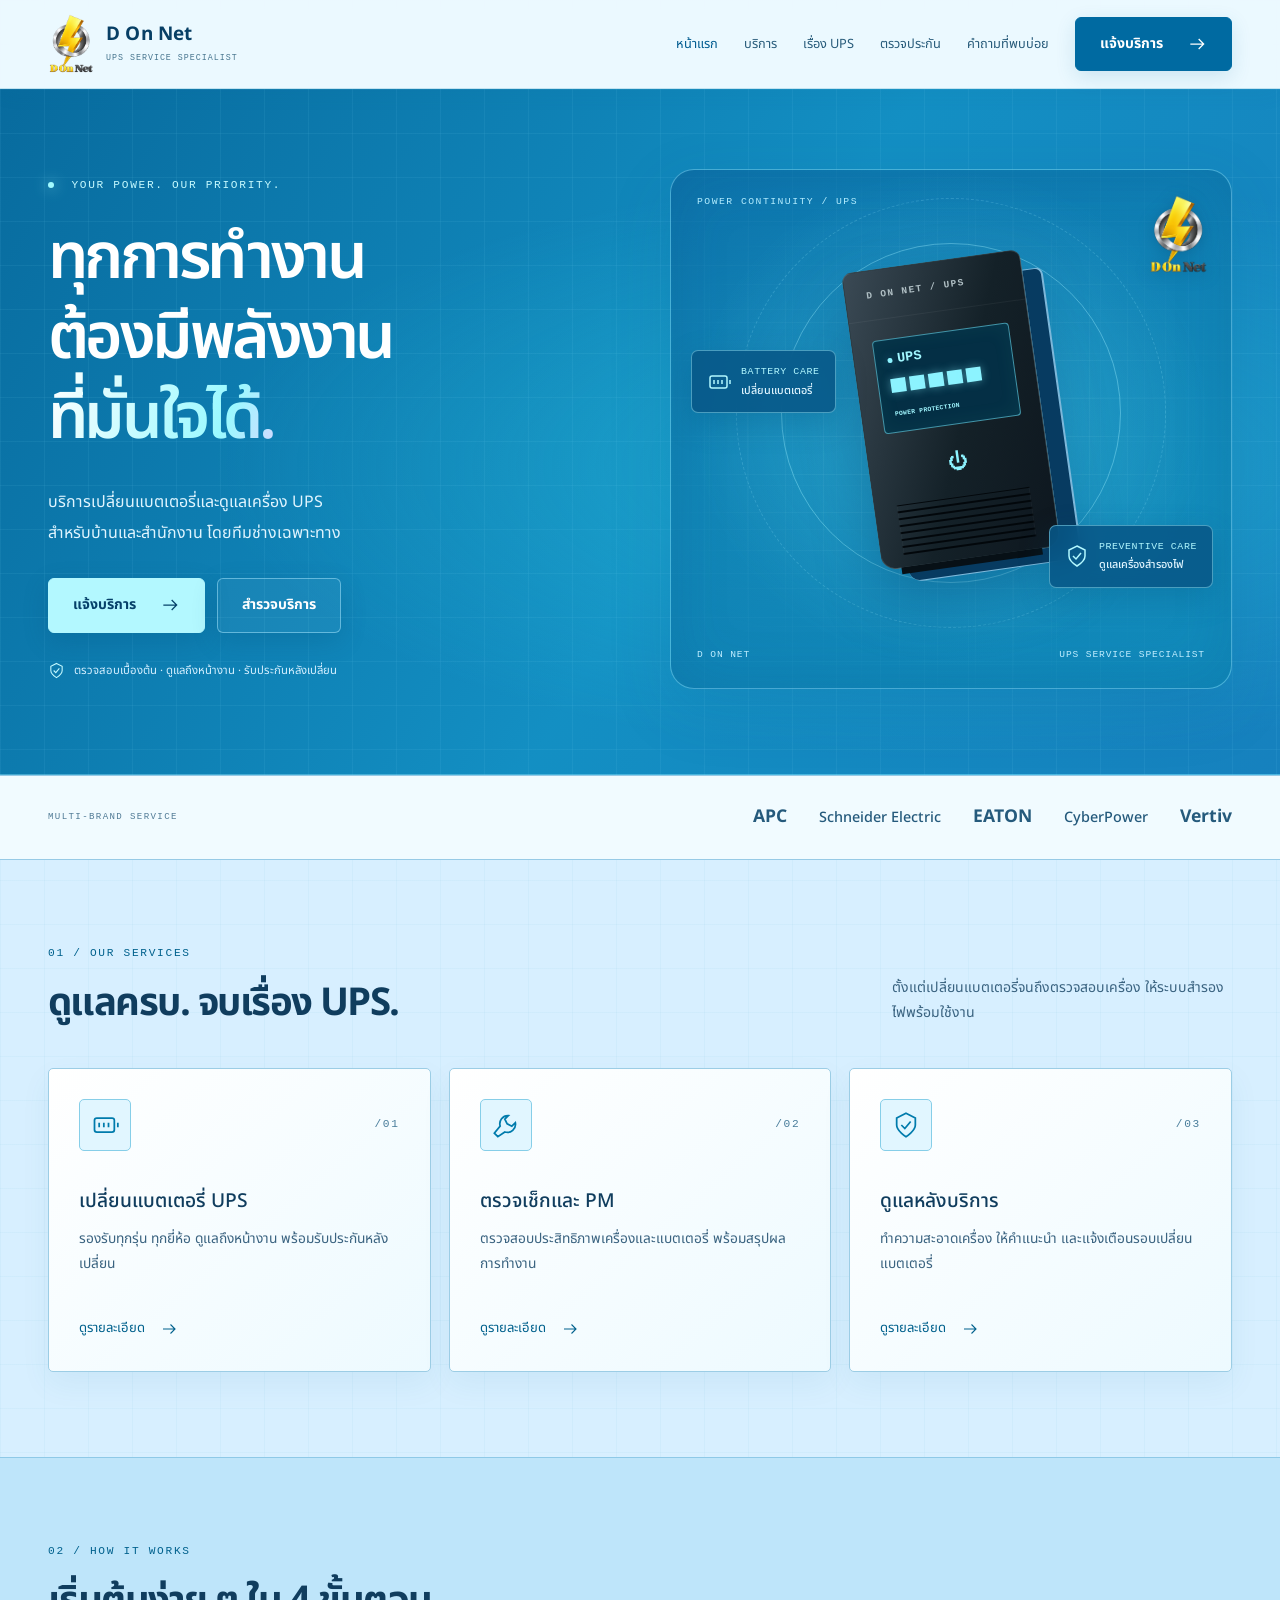
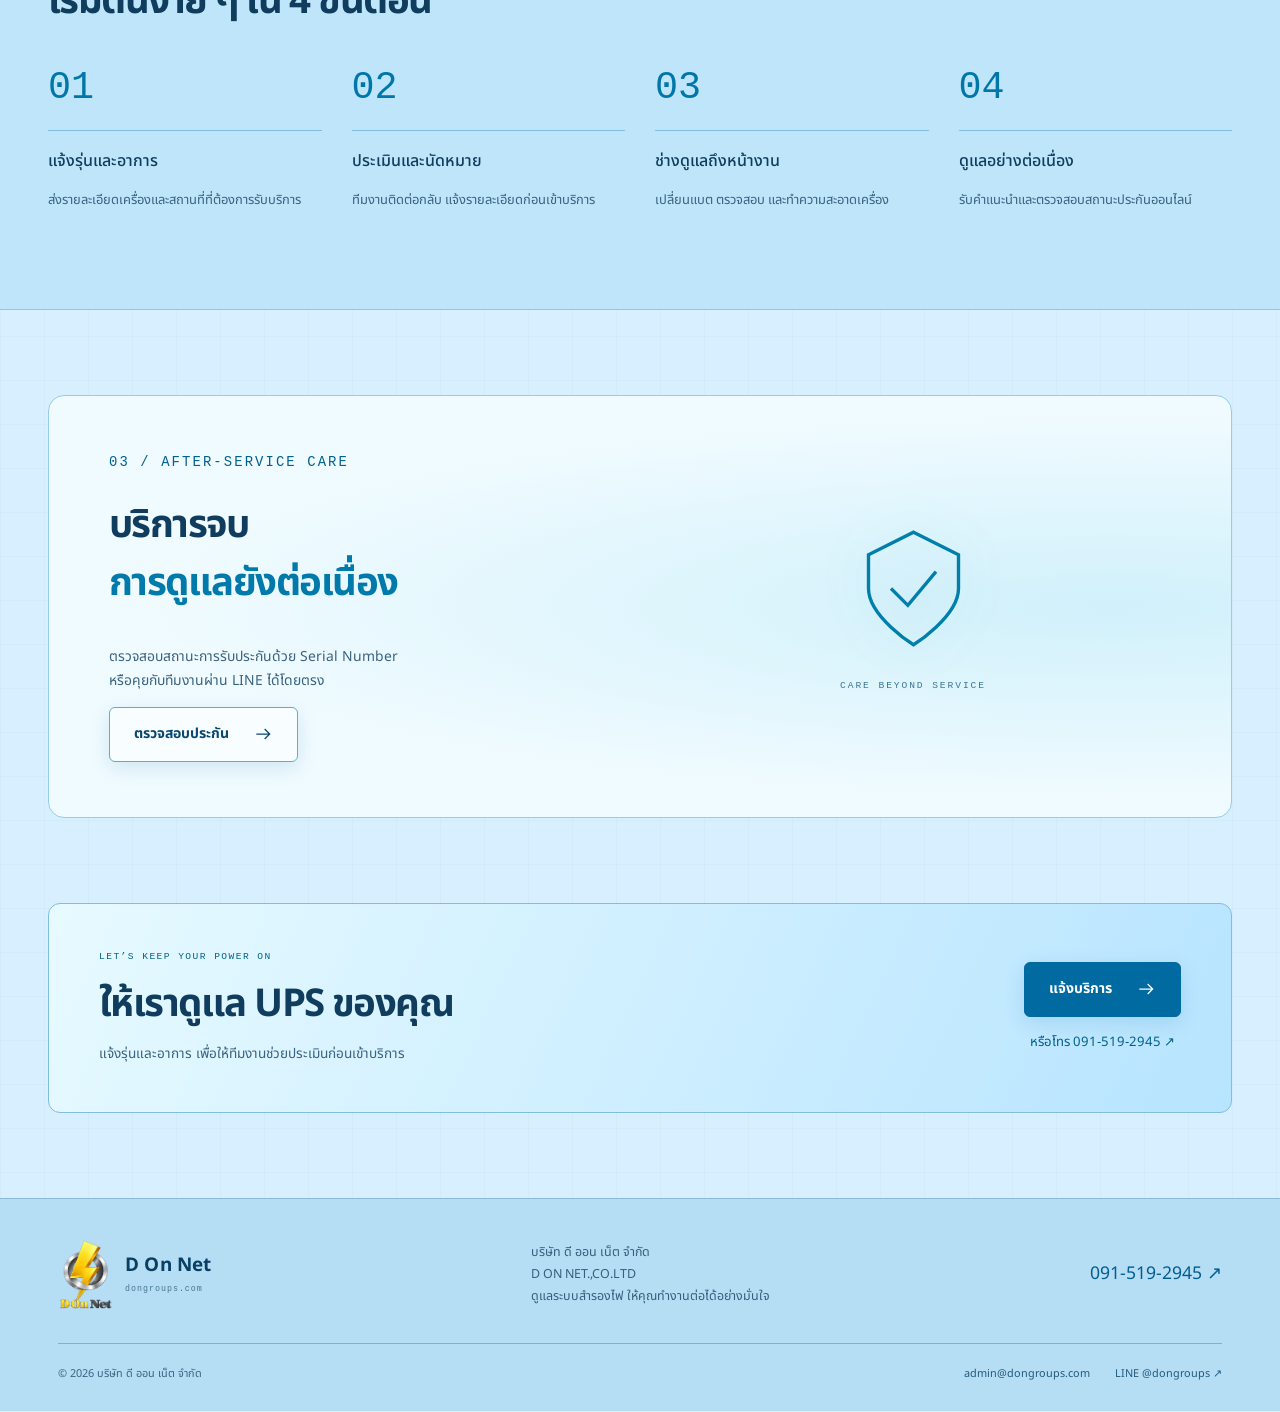
==== index.html @ e54dea1e "Redesign D On Net website with azure cyber theme and Leaflet maps" ====
<!DOCTYPE html><html lang="th"><head><meta charset="UTF-8"><meta name="viewport" content="width=device-width,initial-scale=1"><title>บริการ UPS และเปลี่ยนแบตเตอรี่ | D On Net</title><meta name="description" content="บริการเปลี่ยนแบตเตอรี่ UPS และ PM ตรวจสอบเครื่อง ติดต่อ D On Net โทร 091-519-2945"><link rel="icon" type="image/png" href="assets/d-on-net-logo.png"><link rel="preconnect" href="https://fonts.googleapis.com"><link rel="preconnect" href="https://fonts.gstatic.com" crossorigin><link href="https://fonts.googleapis.com/css2?family=Noto+Sans+Thai:wght@400;500;600;700;800&display=swap" rel="stylesheet"><link rel="stylesheet" href="site.css"><link rel="stylesheet" href="azure.css"></head><body><a class="skip" href="#main">ข้ามไปเนื้อหา</a><header class="site-header"><div class="nav-shell"><a class="logo company-logo" href="index.html" aria-label="D On Net หน้าแรก"><img src="assets/d-on-net-logo.png" alt="โลโก้ D On Net" width="1080" height="1482"><span>D On Net<small>UPS SERVICE SPECIALIST</small></span></a><button class="menu-toggle" aria-controls="site-menu" aria-expanded="false" aria-label="เปิดเมนู">☰</button><nav id="site-menu" class="site-menu" aria-label="เมนูหลัก"><a href="index.html" aria-current="page">หน้าแรก</a><a href="services.html" >บริการ</a><a href="ups-info.html" >เรื่อง UPS</a><a href="warranty.html" >ตรวจประกัน</a><a href="faq.html" >คำถามที่พบบ่อย</a><a class="button small" href="submit.html">แจ้งบริการ <svg viewBox="0 0 24 24" fill="none" stroke="currentColor" stroke-width="1.5" aria-hidden="true"><path d="M4 12h16m-6-6 6 6-6 6"/></svg></a></nav></div></header><main id="main"><section class="home-hero wrap"><div class="hero-copy"><p class="eyebrow"><span class="tiny-dot"></span> YOUR POWER. OUR PRIORITY.</p><h1>ทุกการทำงาน<br>ต้องมีพลังงาน<br><span class="gradient-text">ที่มั่นใจได้.</span></h1><p class="hero-description">บริการเปลี่ยนแบตเตอรี่และดูแลเครื่อง UPS<br>สำหรับบ้านและสำนักงาน โดยทีมช่างเฉพาะทาง</p><div class="hero-actions"><a href="submit.html" class="button">แจ้งบริการ <svg viewBox="0 0 24 24" fill="none" stroke="currentColor" stroke-width="1.5" aria-hidden="true"><path d="M4 12h16m-6-6 6 6-6 6"/></svg></a><a href="services.html" class="button secondary">สำรวจบริการ</a></div><div class="hero-note"><svg viewBox="0 0 24 24" fill="none" stroke="currentColor" stroke-width="1.5" aria-hidden="true"><path d="m12 2 8 4v6c0 5-8 10-8 10S4 17 4 12V6Z"/><path d="m8 12 3 3 5-6"/></svg> ตรวจสอบเบื้องต้น · ดูแลถึงหน้างาน · รับประกันหลังเปลี่ยน</div></div><div class="equipment-scene" aria-label="ภาพกราฟิกเครื่องสำรองไฟ UPS"><div class="scene-grid"></div><span class="scene-caption">POWER CONTINUITY / UPS</span><img class="scene-company-logo" src="assets/d-on-net-logo.png" alt="D On Net" width="1080" height="1482"><div class="orbit orbit-a"></div><div class="orbit orbit-b"></div><div class="ups-device"><div class="device-top">D ON NET / UPS</div><div class="device-display"><span class="display-dot"></span><span>UPS</span><div class="battery-bars"><i></i><i></i><i></i><i></i><i></i></div><small>POWER PROTECTION</small></div><div class="device-button">⏻</div><div class="device-vents"></div><div class="device-foot"></div></div><div class="scene-label label-a"><svg viewBox="0 0 24 24" fill="none" stroke="currentColor" stroke-width="1.5" aria-hidden="true"><rect x="3" y="6" width="17" height="12" rx="2"/><path d="M23 10v4M7 10v4m4-4v4m4-4v4"/></svg><span>BATTERY CARE<small>เปลี่ยนแบตเตอรี่</small></span></div><div class="scene-label label-b"><svg viewBox="0 0 24 24" fill="none" stroke="currentColor" stroke-width="1.5" aria-hidden="true"><path d="m12 2 8 4v6c0 5-8 10-8 10S4 17 4 12V6Z"/><path d="m8 12 3 3 5-6"/></svg><span>PREVENTIVE CARE<small>ดูแลเครื่องสำรองไฟ</small></span></div><div class="scene-base">D ON NET <span>UPS SERVICE SPECIALIST</span></div></div></section><div class="brand-strip"><div class="wrap"><span class="eyebrow">MULTI-BRAND SERVICE</span><div>APC <span>Schneider Electric</span> EATON <span>CyberPower</span> Vertiv</div></div></div><section class="wrap section-space"><div class="section-heading"><div><p class="eyebrow">01 / OUR SERVICES</p><h2>ดูแลครบ. จบเรื่อง UPS.</h2></div><p>ตั้งแต่เปลี่ยนแบตเตอรี่จนถึงตรวจสอบเครื่อง ให้ระบบสำรองไฟพร้อมใช้งาน</p></div><div class="service-grid"><article class="service-card"><div class="card-top"><span class="service-icon"><svg viewBox="0 0 24 24" fill="none" stroke="currentColor" stroke-width="1.5" aria-hidden="true"><rect x="3" y="6" width="17" height="12" rx="2"/><path d="M23 10v4M7 10v4m4-4v4m4-4v4"/></svg></span><span class="code">/01</span></div><h3>เปลี่ยนแบตเตอรี่ UPS</h3><p>รองรับทุกรุ่น ทุกยี่ห้อ ดูแลถึงหน้างาน พร้อมรับประกันหลังเปลี่ยน</p><a class="text-link" href="services.html#service-01">ดูรายละเอียด <svg viewBox="0 0 24 24" fill="none" stroke="currentColor" stroke-width="1.5" aria-hidden="true"><path d="M4 12h16m-6-6 6 6-6 6"/></svg></a></article><article class="service-card"><div class="card-top"><span class="service-icon"><svg viewBox="0 0 24 24" fill="none" stroke="currentColor" stroke-width="1.5" aria-hidden="true"><path d="m14 4-3 3 2 4 4 2 3-3a7 7 0 0 1-9 8l-6 4-3-3 5-6a7 7 0 0 1 7-9Z"/></svg></span><span class="code">/02</span></div><h3>ตรวจเช็กและ PM</h3><p>ตรวจสอบประสิทธิภาพเครื่องและแบตเตอรี่ พร้อมสรุปผลการทำงาน</p><a class="text-link" href="services.html#service-02">ดูรายละเอียด <svg viewBox="0 0 24 24" fill="none" stroke="currentColor" stroke-width="1.5" aria-hidden="true"><path d="M4 12h16m-6-6 6 6-6 6"/></svg></a></article><article class="service-card"><div class="card-top"><span class="service-icon"><svg viewBox="0 0 24 24" fill="none" stroke="currentColor" stroke-width="1.5" aria-hidden="true"><path d="m12 2 8 4v6c0 5-8 10-8 10S4 17 4 12V6Z"/><path d="m8 12 3 3 5-6"/></svg></span><span class="code">/03</span></div><h3>ดูแลหลังบริการ</h3><p>ทำความสะอาดเครื่อง ให้คำแนะนำ และแจ้งเตือนรอบเปลี่ยนแบตเตอรี่</p><a class="text-link" href="services.html#service-03">ดูรายละเอียด <svg viewBox="0 0 24 24" fill="none" stroke="currentColor" stroke-width="1.5" aria-hidden="true"><path d="M4 12h16m-6-6 6 6-6 6"/></svg></a></article></div></section><section class="workflow section-space"><div class="wrap"><div class="section-heading"><div><p class="eyebrow">02 / HOW IT WORKS</p><h2>เริ่มต้นง่าย ๆ ใน 4 ขั้นตอน</h2></div></div><div class="steps"><article><span class="step-number">01</span><h3>แจ้งรุ่นและอาการ</h3><p>ส่งรายละเอียดเครื่องและสถานที่ที่ต้องการรับบริการ</p></article><article><span class="step-number">02</span><h3>ประเมินและนัดหมาย</h3><p>ทีมงานติดต่อกลับ แจ้งรายละเอียดก่อนเข้าบริการ</p></article><article><span class="step-number">03</span><h3>ช่างดูแลถึงหน้างาน</h3><p>เปลี่ยนแบต ตรวจสอบ และทำความสะอาดเครื่อง</p></article><article><span class="step-number">04</span><h3>ดูแลอย่างต่อเนื่อง</h3><p>รับคำแนะนำและตรวจสอบสถานะประกันออนไลน์</p></article></div></div></section><section class="wrap section-space"><div class="care-panel"><div><p class="eyebrow">03 / AFTER-SERVICE CARE</p><h2>บริการจบ<br><span class="accent">การดูแลยังต่อเนื่อง</span></h2><p>ตรวจสอบสถานะการรับประกันด้วย Serial Number<br>หรือคุยกับทีมงานผ่าน LINE ได้โดยตรง</p><a class="button secondary" href="warranty.html">ตรวจสอบประกัน <svg viewBox="0 0 24 24" fill="none" stroke="currentColor" stroke-width="1.5" aria-hidden="true"><path d="M4 12h16m-6-6 6 6-6 6"/></svg></a></div><div class="care-art"><svg viewBox="0 0 24 24" fill="none" stroke="currentColor" stroke-width="1.5" aria-hidden="true"><path d="m12 2 8 4v6c0 5-8 10-8 10S4 17 4 12V6Z"/><path d="m8 12 3 3 5-6"/></svg><span>CARE BEYOND SERVICE</span></div></div></section><section class="contact-banner wrap"><div><p class="eyebrow">LET’S KEEP YOUR POWER ON</p><h2>ให้เราดูแล UPS ของคุณ</h2><p>แจ้งรุ่นและอาการ เพื่อให้ทีมงานช่วยประเมินก่อนเข้าบริการ</p></div><div class="cta-actions"><a class="button" href="submit.html">แจ้งบริการ <svg viewBox="0 0 24 24" fill="none" stroke="currentColor" stroke-width="1.5" aria-hidden="true"><path d="M4 12h16m-6-6 6 6-6 6"/></svg></a><a class="text-link" href="tel:0915192945">หรือโทร 091-519-2945 ↗</a></div></section></main><footer class="site-footer"><div class="footer-top"><a class="logo company-logo" href="index.html"><img src="assets/d-on-net-logo.png" alt="โลโก้ D On Net" width="1080" height="1482"><span>D On Net<small>dongroups.com</small></span></a><p>บริษัท ดี ออน เน็ต จำกัด<br><span lang="en">D ON NET.,CO.LTD</span><br>ดูแลระบบสำรองไฟ ให้คุณทำงานต่อได้อย่างมั่นใจ</p><a href="tel:0915192945">091-519-2945 ↗</a></div><div class="footer-bottom"><span>© 2026 บริษัท ดี ออน เน็ต จำกัด</span><div><a href="mailto:admin@dongroups.com">admin@dongroups.com</a><a href="https://page.line.me/624izvff" target="_blank" rel="noopener">LINE @dongroups ↗</a></div></div></footer><script src="site.js"></script></body></html>
---- site.css ----
*{box-sizing:border-box}html{scroll-behavior:smooth}body{margin:0;background:#080c14;color:#e9eef6;font-family:'Noto Sans Thai',sans-serif;line-height:1.75}a{color:inherit;text-decoration:none}button,input,select,textarea{font:inherit}button,a,input,select,textarea{-webkit-tap-highlight-color:transparent}svg{width:24px;height:24px;flex-shrink:0}button{cursor:pointer}h1,h2,h3,p{margin-top:0}h1,h2,h3{line-height:1.35}p{color:#9cacc2}h2{font-size:clamp(1.8rem,3vw,2.7rem);letter-spacing:-.04em}h3{font-size:1.2rem}::selection{background:#71e9c7;color:#080c14}:focus-visible{outline:2px solid #71e9c7;outline-offset:5px}.wrap{max-width:1260px;width:calc(100% - 96px);margin-inline:auto}.accent{color:#71e9c7}.eyebrow,.code{font:500 .7rem/1.6 Consolas,monospace;letter-spacing:.15em;color:#71e9c7}.eyebrow{margin-bottom:24px}.gradient-text{background:linear-gradient(115deg,#9bf5d7,#7edbfa 70%,#b4a0f5);background-clip:text;-webkit-text-fill-color:transparent}.skip{position:fixed;top:-80px;left:20px;z-index:300;background:#71e9c7;color:#080c14;padding:12px}.skip:focus{top:10px}
.site-header{position:sticky;top:0;z-index:100;background:#080c14eb;backdrop-filter:blur(20px);border-bottom:1px solid #ffffff0d}.nav-shell{max-width:1360px;margin:auto;padding:22px 48px;display:flex;align-items:center;justify-content:space-between;gap:24px}.logo{display:flex;align-items:center;gap:11px;font-weight:800;letter-spacing:.01em;font-size:1.2rem;line-height:1.3;color:#fff}.logo-light{font-weight:400}.logo small{display:block;font:500 .52rem/1.8 Consolas,monospace;letter-spacing:.2em;color:#7f90a8;margin-top:4px}.logo-mark{display:grid;place-items:center;width:38px;height:42px;background:#71e9c70d;border:1px solid #71e9c748;color:#71e9c7;border-radius:8px}.site-menu{display:flex;align-items:center;gap:26px;position:static;background:none;height:auto;padding:0;box-shadow:none}.site-menu>a{color:#a8b5c7;font-size:.8rem;white-space:nowrap}.site-menu>a:hover,.site-menu>a[aria-current]{color:#71e9c7}.menu-toggle{display:none;background:transparent;border:1px solid #334156;border-radius:6px;color:#e9eef6;padding:4px 12px;font-size:1.4rem}.button,.site-menu>a.button{display:inline-flex;align-items:center;justify-content:center;gap:24px;background:#71e9c7;border:1px solid #71e9c7;padding:14px 24px;color:#071711;border-radius:6px;font-size:.88rem;font-weight:700;transition:transform .2s,background .2s}.button:hover{transform:translateY(-2px);background:#a2f3dc}.button svg{width:20px}.button.small{padding:11px 18px;gap:12px}.button.secondary{background:#ffffff03;border-color:#ffffff26;color:#e9eef6}.button.secondary:hover{border-color:#71e9c7;background:#71e9c70a}
.home-hero{display:grid;grid-template-columns:1.05fr 1fr;gap:32px;align-items:center;padding-block:80px 86px}.hero-copy h1{font-size:clamp(3rem,5vw,4.6rem);font-weight:600;letter-spacing:-.055em;margin-bottom:28px;line-height:1.25}.hero-description{font-size:1rem;line-height:1.9;margin-bottom:30px}.hero-actions{display:flex;gap:12px;flex-wrap:wrap}.hero-note{display:flex;align-items:center;gap:9px;font-size:.71rem;color:#889bb2;margin-top:28px}.hero-note svg{width:17px;height:17px;color:#71e9c7}.tiny-dot{display:inline-block;width:6px;height:6px;border-radius:50%;background:#71e9c7;box-shadow:0 0 12px #71e9c7;margin-right:9px}
.equipment-scene{height:520px;position:relative;isolation:isolate;background:radial-gradient(ellipse at 45% 48%,#16483655,transparent 60%),radial-gradient(ellipse at 90% 90%,#53488b30,transparent 60%);border:1px solid #ffffff0e;border-radius:24px;overflow:hidden}.scene-grid{position:absolute;inset:0;background-image:linear-gradient(#71e9c707 1px,transparent 1px),linear-gradient(90deg,#71e9c707 1px,transparent 1px);background-size:38px 38px;mask-image:radial-gradient(#000,transparent 80%)}.scene-caption{position:absolute;top:26px;left:26px;font:500 .61rem Consolas,monospace;letter-spacing:.15em;color:#738d89}.orbit{position:absolute;border:1px solid #71e9c720;width:340px;height:340px;left:50%;top:47%;border-radius:50%;transform:translate(-50%,-50%)}.orbit-b{width:430px;height:430px;border-style:dashed;border-color:#71e9c710}.ups-device{position:absolute;top:90px;left:50%;width:180px;height:300px;transform:translateX(-50%) rotate(-8deg);background:linear-gradient(110deg,#3b4a55,#142128 55%,#0e171f);border:1px solid #708d9250;border-radius:10px 10px 15px 15px;box-shadow:22px 18px 0 -4px #0d1722,23px 18px 0 -3px #334455,0 30px 60px #0009;z-index:2}.device-top{font:600 .6rem Consolas,monospace;color:#b0bfc4;letter-spacing:.14em;padding:19px 21px;border-bottom:1px solid #ffffff0d}.device-display{margin:20px;background:#091610;border:1px solid #6ad6ad55;border-radius:4px;padding:12px;color:#8ae8bd;box-shadow:inset 0 0 20px #63dba810;font:600 .85rem Consolas,monospace}.display-dot{display:inline-block;height:5px;width:5px;background:#8ae8bd;border-radius:50%;margin-right:5px}.battery-bars{display:flex;gap:4px;margin:12px 0}.battery-bars i{width:15px;height:14px;background:#71e9c7;box-shadow:0 0 8px #71e9c740}.device-display small{font-size:.4rem;letter-spacing:.04em}.device-button{text-align:center;margin-bottom:17px;color:#6acbaa;font-size:20px}.device-vents{height:50px;margin-inline:22px;background:repeating-linear-gradient(0deg,#02070b 0 2px,transparent 2px 7px);border-inline:1px solid #ffffff08}.device-foot{position:absolute;left:18px;right:18px;bottom:-7px;height:7px;background:#071016}.scene-label{position:absolute;display:flex;align-items:center;gap:10px;background:#0e1c23e8;backdrop-filter:blur(10px);border:1px solid #71e9c72c;border-radius:7px;padding:12px 15px;z-index:3;color:#71e9c7;font:500 .62rem/1.8 Consolas,monospace;letter-spacing:.06em;box-shadow:0 15px 35px #0003}.scene-label small{display:block;font-family:'Noto Sans Thai',sans-serif;color:#a7b9c7;letter-spacing:0;font-size:.68rem}.label-a{left:20px;top:180px}.label-b{right:18px;bottom:100px}.scene-base{position:absolute;bottom:28px;left:26px;right:26px;display:flex;justify-content:space-between;gap:10px;color:#b0bfcb;font:500 .6rem Consolas,monospace;letter-spacing:.09em}.scene-base span{color:#53697b}
.brand-strip{border-block:1px solid #ffffff0d;padding:26px 0;background:#ffffff02}.brand-strip>.wrap{display:flex;justify-content:space-between;align-items:center;gap:25px}.brand-strip .eyebrow{color:#778a9e;margin:0;font-size:.57rem}.brand-strip .wrap>div{display:flex;gap:32px;align-items:center;color:#b7c1ce;font-weight:700;font-size:1.1rem;flex-wrap:wrap}.brand-strip .wrap>div span{font-size:.9rem;font-weight:500}.section-space{padding-block:85px}.section-heading{display:flex;align-items:end;justify-content:space-between;gap:30px;margin-bottom:38px}.section-heading h2{margin-bottom:0}.section-heading>p{max-width:340px;margin-bottom:4px;font-size:.88rem}.section-heading .eyebrow{margin-bottom:15px}.service-grid{display:grid;grid-template-columns:repeat(3,1fr);gap:18px}.service-card{background:linear-gradient(135deg,#111a27,#0c121b);border:1px solid #ffffff12;border-radius:10px;padding:30px;transition:border-color .2s,transform .2s}.service-card:hover{transform:translateY(-4px);border-color:#71e9c74d}.card-top{display:flex;justify-content:space-between;align-items:center;margin-bottom:38px}.service-icon{width:52px;height:52px;display:grid;place-items:center;border:1px solid #71e9c725;border-radius:9px;background:#71e9c708;color:#71e9c7}.service-icon svg{width:28px;height:28px}.code{color:#5e758c}.service-card h3{margin-bottom:13px;font-weight:500}.service-card p{font-size:.86rem;min-height:72px}.text-link{display:inline-flex;align-items:center;gap:15px;color:#71e9c7;font-size:.82rem}.text-link svg{width:18px}.workflow{background:#0c131f;border-block:1px solid #ffffff0c}.steps{display:grid;grid-template-columns:repeat(4,1fr);gap:30px}.step-number{display:block;font:400 2.4rem Consolas,monospace;color:#71e9c766;border-bottom:1px solid #71e9c722;padding-bottom:20px;margin-bottom:20px}.steps h3{font-size:1rem;font-weight:500}.steps p{font-size:.81rem}.care-panel{display:grid;grid-template-columns:1fr 1fr;align-items:center;gap:30px;padding:55px 60px;border:1px solid #ffffff14;border-radius:16px;background:radial-gradient(ellipse at 95% 50%,#34406b26,transparent 60%),#101721}.care-panel h2{line-height:1.5}.care-panel p{font-size:.87rem}.care-art{display:flex;flex-direction:column;align-items:center;gap:24px;color:#71e9c7}.care-art svg{width:135px;height:135px;stroke-width:.6;filter:drop-shadow(0 0 30px #71e9c730)}.care-art span{font:500 .6rem Consolas,monospace;letter-spacing:.2em;color:#74989b}.contact-banner{display:flex;justify-content:space-between;align-items:center;gap:30px;padding:45px 50px;margin-bottom:85px;background:linear-gradient(120deg,#17382c80,#121b2b);border:1px solid #71e9c72b;border-radius:12px}.contact-banner h2{margin-bottom:12px}.contact-banner .eyebrow{font-size:.6rem;margin-bottom:15px}.contact-banner p:last-child{font-size:.85rem;margin:0}.cta-actions{display:flex;flex-direction:column;align-items:center;gap:14px;flex-shrink:0}.site-footer{display:block;background:#070a10;border-top:1px solid #ffffff0e;padding:38px max(48px,calc((100vw - 1164px)/2)) 28px}.footer-top,.footer-bottom{display:flex;align-items:center;justify-content:space-between;gap:30px}.footer-top{padding-bottom:30px}.footer-top p{font-size:.78rem;margin:0}.footer-top>a:last-child{font-size:1.1rem;color:#71e9c7}.footer-bottom{padding-top:20px;border-top:1px solid #ffffff0d;color:#64798f;font-size:.68rem}.footer-bottom>div{display:flex;gap:25px}.footer-bottom a{color:#97a9bc}
.page-heading{padding-block:70px 55px}.page-heading h1{font-size:clamp(2.2rem,4vw,3.6rem);font-weight:600}.page-heading p:last-child{max-width:550px}.service-list{padding-bottom:75px}.service-row{display:grid;grid-template-columns:.8fr 1.2fr;gap:70px;padding-block:50px;border-top:1px solid #ffffff15;scroll-margin-top:110px}.service-row h2{font-size:2rem}.service-row p{font-size:.92rem}.large-icon{display:flex;flex-direction:column;align-items:center;justify-content:center;gap:30px;background:radial-gradient(circle,#71e9c70c,transparent 70%),#101824;border:1px solid #ffffff10;border-radius:14px;min-height:260px}.large-icon svg{width:100px;height:100px;color:#71e9c7;stroke-width:.7}.check-list{list-style:none;padding:0;margin:20px 0 28px;color:#a5b7cb;font-size:.86rem}.check-list li{margin-bottom:10px}.check-list li::before{content:'✓';color:#71e9c7;margin-right:12px}
/* Connected workflows and reference articles use the same new design system. */
:root{--navy:#080c14;--navy2:#101b2b;--navy3:#1a2b3b;--amber:#71e9c7;--amber2:#a2f3dc;--white:#e9eef6;--off:#101824;--text:#d5dfec;--muted:#9cacc2;--border:#2b394a;--success:#71e9c7;--danger:#ff8585;--font:'Noto Sans Thai',sans-serif;--shadow:0 15px 50px #0004;color-scheme:dark}
main>section:not(.wrap):not(.workflow),main>.page-hero{padding-inline:max(48px,calc((100vw - 1164px)/2))}.page-hero{background:radial-gradient(ellipse at 80% 20%,#274e4433,transparent 65%),#080c14;padding-block:65px;border-bottom:1px solid #ffffff10;text-align:left}.page-hero h1{font-size:clamp(2rem,4vw,3.4rem);font-weight:600}.page-hero h1 em{color:#71e9c7}.page-hero p{margin:0;max-width:600px;color:#9cacc2}.breadcrumb{justify-content:flex-start}.breadcrumb a{color:#9cacc2}.section-title,.form-card h2,.field label,.checklist-field label,.map-field label,.search-box h2,.info-card h3,.article-section h2,.type-card h4,.symptom-item h4,summary{color:#e9eef6}.section-tag{background:#71e9c708;border-color:#71e9c733;color:#71e9c7;border-radius:5px}.form-card,.info-card,.search-box,.type-card,.result-card,.toc{background:#101824;border:1px solid #ffffff16;box-shadow:none}.submit-layout{grid-template-columns:minmax(0,1fr) 340px;gap:30px}.field input,.field textarea,.field select,#serialInput{background:#080f19;color:#d5dfec;border-color:#344358}.field input::placeholder,.field textarea::placeholder{color:#8497ae}.field select option{color:#d5dfec;background:#080f19}.btn-submit,.btn-search,.btn-primary{background:#71e9c7;color:#071711}.btn-navy{background:#152c29;color:#e9eef6;border:1px solid #71e9c744}.map-btn{color:#d5dfec;background:#152033}.check-options label{color:#a8b8cc;background:#0c1420;border-color:#344358}.check-opt:checked+label{background:#71e9c713;color:#71e9c7;border-color:#71e9c7}.contact-link{background:#0c1420;color:#d5dfec}.contact-link:hover{border-color:#71e9c7}.info-section{background:#0c131f}.result-table td{color:#d5dfec}.result-table td:first-child{color:#9cacc2}.status-title{color:#e9eef6}.days-valid,.valid .status-label,#successMsg h3{color:#71e9c7}.days-expire,.expired .status-label{color:#ffb395}.faq-list details{background:#101824}.faq-list .faq-ans{color:#9cacc2}.still-q{border-top:1px solid #ffffff14;background:#0d1824}.article-section h2{border-color:#71e9c744}.badge-green{color:#71e9c7}.badge-amber{color:#ffd899}.badge-blue{color:#9fcbff}.lifespan-table th{background:#182636}.lifespan-table td{color:#d5dfec}.toc a{color:#9cacc2}.site-footer p{color:#9cacc2}.site-header .site-menu{border:0}.site-header .logo{font-family:'Noto Sans Thai',sans-serif}
@media(max-width:1060px){.nav-shell{padding:18px 30px}.menu-toggle{display:block}.site-menu{display:none;position:absolute;top:100%;left:0;right:0;flex-direction:column;align-items:stretch;gap:0;padding:16px 30px;background:#0d1623;border-bottom:1px solid #ffffff20}.site-menu.is-open{display:flex}.site-menu>a{padding:12px 0;font-size:.9rem}.site-menu>a.button{margin-top:12px}.wrap{width:calc(100% - 60px)}.home-hero{gap:20px}.equipment-scene{height:460px}.label-a{left:10px;top:195px}.label-b{right:10px;bottom:60px}.scene-caption{font-size:.5rem}.scene-base span{display:none}.service-card{padding:24px}.brand-strip>.wrap{flex-direction:column;align-items:flex-start}.submit-layout{grid-template-columns:minmax(0,1fr) 290px;gap:20px}.form-card{padding:25px}.site-footer{padding-inline:30px}main>section:not(.wrap):not(.workflow),main>.page-hero{padding-inline:30px}}
@media(max-width:760px){.home-hero{grid-template-columns:1fr;padding-block:48px}.hero-copy h1{font-size:3.4rem}.hero-description br{display:none}.equipment-scene{margin-top:18px;height:440px;max-width:540px;width:100%;justify-self:center}.ups-device{top:65px}.scene-base{bottom:20px}.label-a{left:20px;top:160px}.label-b{right:20px;bottom:80px}.section-space{padding-block:56px}.section-heading{display:block}.section-heading>p{margin-top:20px;max-width:100%}.service-grid{grid-template-columns:1fr}.service-card p{min-height:0}.card-top{margin-bottom:22px}.steps{grid-template-columns:1fr 1fr;gap:22px}.care-panel{padding:30px;grid-template-columns:1fr}.care-art{padding-block:25px}.contact-banner{padding:30px;flex-direction:column;align-items:flex-start;margin-bottom:55px}.cta-actions{align-items:flex-start}.footer-top,.footer-bottom{align-items:flex-start;flex-direction:column;gap:18px}.footer-bottom>div{flex-wrap:wrap;gap:12px}.brand-strip .wrap>div{gap:22px;font-size:.95rem}.service-row{grid-template-columns:1fr;gap:28px}.large-icon{min-height:200px}.submit-layout{grid-template-columns:1fr}.page-hero{padding-block:45px}.page-heading{padding-block:50px 30px}.page-hero h1{font-size:2.2rem}.care-panel p br{display:none}}
@media(max-width:420px){.wrap{width:calc(100% - 36px)}.nav-shell{padding:16px 18px}.logo{font-size:1rem}.logo small{font-size:.44rem}.logo-mark{width:30px;height:36px}.hero-copy h1{font-size:2.8rem}.eyebrow{font-size:.59rem}.hero-actions .button{flex:1;padding:13px 16px;gap:12px}.hero-note{font-size:.61rem;align-items:flex-start}.equipment-scene{height:405px}.scene-label{padding:9px 11px;font-size:.54rem}.label-a{left:10px;top:170px}.label-b{right:10px;bottom:65px}.ups-device{width:155px;height:280px}.scene-base{font-size:.51rem}.steps{grid-template-columns:1fr}.care-panel,.contact-banner{padding:24px}.form-card{padding:20px}.field-row{grid-template-columns:1fr}main>section:not(.wrap):not(.workflow),main>.page-hero{padding-inline:18px}.site-footer{padding-inline:18px}}
@media(prefers-reduced-motion:reduce){html{scroll-behavior:auto}*,*::before,*::after{transition:none!important;animation:none!important}}
.info-block h3{color:#e9eef6}.check-opt{display:block;position:absolute;opacity:0;width:1px;height:1px}.check-opt:focus-visible+label{outline:2px solid #71e9c7;outline-offset:4px}.site-footer .logo{color:#e9eef6}
---- azure.css ----
/* Azure Cyber: bright blue canvas, precise grid, electric cyan accents. */
:root{--navy:#063e68;--navy2:#0a6091;--navy3:#087dac;--amber:#006397;--amber2:#0084b5;--white:#fff;--off:#d9f1ff;--text:#123f60;--muted:#3a6380;--border:#a2cfe6;--success:#087657;--danger:#b42c45;color-scheme:light}
body{color:#103d5e;background-color:#d7efff;background-image:linear-gradient(#087bae09 1px,transparent 1px),linear-gradient(90deg,#087bae09 1px,transparent 1px);background-size:44px 44px}
p{color:#3a6380}.accent{color:#0079ab}.eyebrow,.text-link{color:#00618d}.code{color:#497d9b}.gradient-text{background-image:linear-gradient(115deg,#00649e,#0095b0 65%,#425dc0)}
.site-header{background:#edf9fff2;border-bottom-color:#7cbeda60;box-shadow:0 3px 22px #0c628912}.logo,.site-footer .logo{color:#073f65}.logo small{color:#47768f}.logo-mark{color:#007ab0;background:#008ab00b;border-color:#008ab044}.site-menu>a{color:#285c7b}.site-menu>a:hover,.site-menu>a[aria-current]{color:#005c90}.menu-toggle{color:#06416a;border-color:#7ab6d4}
.button,.site-menu>a.button,.btn-submit,.btn-search,.btn-primary{background:#006aa1;color:#fff;border-color:#006aa1;box-shadow:0 6px 20px #006a9e24}.button:hover,.btn-submit:hover,.btn-search:hover{background:#005484}.button.secondary{background:#ffffff8a;color:#084870;border-color:#66a9ce}.button.secondary:hover{background:#fff;border-color:#006ca2}.skip{background:#006aa1;color:#fff}
.home-hero{position:relative;isolation:isolate;color:#fff}.home-hero::before{content:"";position:absolute;inset:0 calc((100% - 100vw)/2);z-index:-1;background:linear-gradient(#8de4ff12 1px,transparent 1px),linear-gradient(90deg,#8de4ff12 1px,transparent 1px),radial-gradient(ellipse at 75% 55%,#35d8e755,transparent 55%),linear-gradient(120deg,#086b9e,#138fc3 55%,#1681be);background-size:44px 44px,44px 44px,auto,auto;border-bottom:1px solid #80e4ff80}
.hero-copy .gradient-text{background-image:linear-gradient(110deg,#fff,#99f9ff 75%,#d9d6ff)}.hero-copy .eyebrow,.hero-note svg{color:#c5faff}.hero-description{color:#e0f5ff}.hero-note{color:#d4efff}.tiny-dot{background:#a2faff;box-shadow:0 0 15px #a2faff}.hero-actions .button{background:#b3f8ff;color:#06416a;border-color:#b3f8ff;box-shadow:0 8px 26px #00446e33}.hero-actions .button:hover{background:#fff}.hero-actions .secondary{background:#ffffff0b;color:#fff;border-color:#ade9ff80}
.equipment-scene{background:radial-gradient(ellipse at 50% 48%,#72ebff40,transparent 65%),linear-gradient(140deg,#0b619c88,#0b89b488);border-color:#90e7ff70;box-shadow:inset 0 0 60px #0a4c7525,0 20px 65px #004e8222}.scene-grid{background-image:linear-gradient(#b1faff1c 1px,transparent 1px),linear-gradient(90deg,#b1faff1c 1px,transparent 1px)}.scene-caption{color:#b3edff}.orbit{border-color:#99edff66}.orbit-b{border-color:#99edff35}.scene-label{background:#075787df;border-color:#a0efff70;color:#b3f8ff;box-shadow:0 10px 30px #00507840}.scene-label small{color:#e0f5ff}.scene-base,.scene-base span{color:#bfedff}.ups-device{box-shadow:22px 18px 0 -4px #073b61,23px 18px 0 -3px #7db7d9,0 30px 60px #00447270}.device-display{background:#042f45;border-color:#76edff88;color:#a1f7ff}.display-dot,.battery-bars i{background:#8cf3ff;box-shadow:0 0 10px #8cf3ff70}.device-button{color:#8cf3ff}
.brand-strip{background:#f1fbff;border-color:#97cae6}.brand-strip .eyebrow{color:#517b96}.brand-strip .wrap>div{color:#255a7c}.service-card{background:linear-gradient(140deg,#fff,#edfaff);border-color:#9ccde5;box-shadow:0 12px 30px #086b9110;border-radius:5px}.service-card:hover{border-color:#0085b8;box-shadow:0 16px 35px #00659122}.service-icon{color:#007bac;background:#e1f6ff;border-color:#86cee8;border-radius:5px}.workflow{background:#bee5fa;border-color:#8ec9e7}.step-number{color:#0076a9;border-color:#82bedc}.care-panel{background:radial-gradient(ellipse at 90% 50%,#79d3ef44,transparent 65%),#f0fbff;border-color:#97cde6}.care-art{color:#007eac}.care-art svg{filter:drop-shadow(0 0 24px #007eac30)}.care-art span{color:#397698}.contact-banner{background:linear-gradient(115deg,#e7faff,#b7e4ff);border-color:#7fbedf}.large-icon{background:radial-gradient(circle,#63d5f133,transparent 70%),#eaf9ff;border-color:#96c8e4}.large-icon svg{color:#007bac}.check-list{color:#315f7c}.check-list li::before{color:#007cac}.service-row{border-color:#91c3df}
.site-footer{background:#b5ddf4;border-color:#8bbbd8}.site-footer p{color:#355f7c}.footer-top>a:last-child{color:#005d91}.footer-bottom{color:#3a6380;border-color:#7fb2d1}.footer-bottom a{color:#225a7c}
.page-hero{background:linear-gradient(#a8ecff10 1px,transparent 1px),linear-gradient(90deg,#a8ecff10 1px,transparent 1px),linear-gradient(120deg,#096c9f,#138dc0);background-size:44px 44px,44px 44px,auto;border-color:#75cbe9}.page-hero h1{color:#fff}.page-hero h1 em{color:#b3f8ff}.page-hero p,.breadcrumb a{color:#d8f3ff}.breadcrumb span{color:#fff}.section-title,.form-card h2,.field label,.checklist-field label,.map-field label,.search-box h2,.info-card h3,.info-block h3,.article-section h2,.type-card h4,.symptom-item h4,summary{color:#103e60}.section-tag{background:#e9faff;border-color:#84c5e1;color:#006996}.form-card,.info-card,.search-box,.type-card,.result-card,.toc,.info-block{background:#f2fbff;border-color:#96c8e2}.field input,.field textarea,.field select,#serialInput{background:#fff;color:#103e60;border-color:#87b7d3}.field input::placeholder,.field textarea::placeholder{color:#637f94}.field select option{background:#fff;color:#103e60}.map-btn{background:#e0f3ff;color:#174766}.check-options label{background:#e5f5ff;border-color:#97c5df;color:#214d6d}.check-opt:checked+label{background:#006aa1;color:#fff;border-color:#006aa1}.contact-link{background:#fff;color:#164768}.contact-link:hover{border-color:#0082b4}.info-section,.still-q{background:#c7e8fa}.result-table td,.lifespan-table td{color:#164768}.result-table td:first-child{color:#446982}.status-title{color:#164768}.days-valid,.valid .status-label,#successMsg h3{color:#076c4e}.days-expire,.expired .status-label{color:#a44920}.faq-list details{background:#f3fbff}.faq-list .faq-ans{color:#355f7c}.article-section h2{border-color:#86bed9}.badge-green{color:#087555}.badge-amber{color:#885500}.badge-blue{color:#005c97}.lifespan-table th{background:#096b9e;color:#fff}.toc a{color:#245c7d}.btn-navy{background:#096b9e;color:#fff;border-color:#096b9e}.check-opt:focus-visible+label,:focus-visible{outline-color:#005f96}
@media(max-width:1060px){.site-menu{background:#eefaff;border-bottom-color:#87bad8}.site-menu>a{color:#285c7b}}
.company-logo{gap:12px}.company-logo img{display:block;width:46px;height:64px;object-fit:contain;flex-shrink:0}.company-logo>span{font-weight:700;font-size:1.18rem}.company-logo small{letter-spacing:.12em}.scene-company-logo{position:absolute;top:22px;right:22px;width:62px;height:85px;object-fit:contain;z-index:4;filter:drop-shadow(0 3px 8px #00416b55)}.site-footer .company-logo img{width:55px;height:76px}.site-header .nav-shell{padding-block:12px}@media(max-width:420px){.company-logo img{width:35px;height:48px}.company-logo>span{font-size:1rem}.scene-company-logo{width:48px;height:66px;right:15px}}
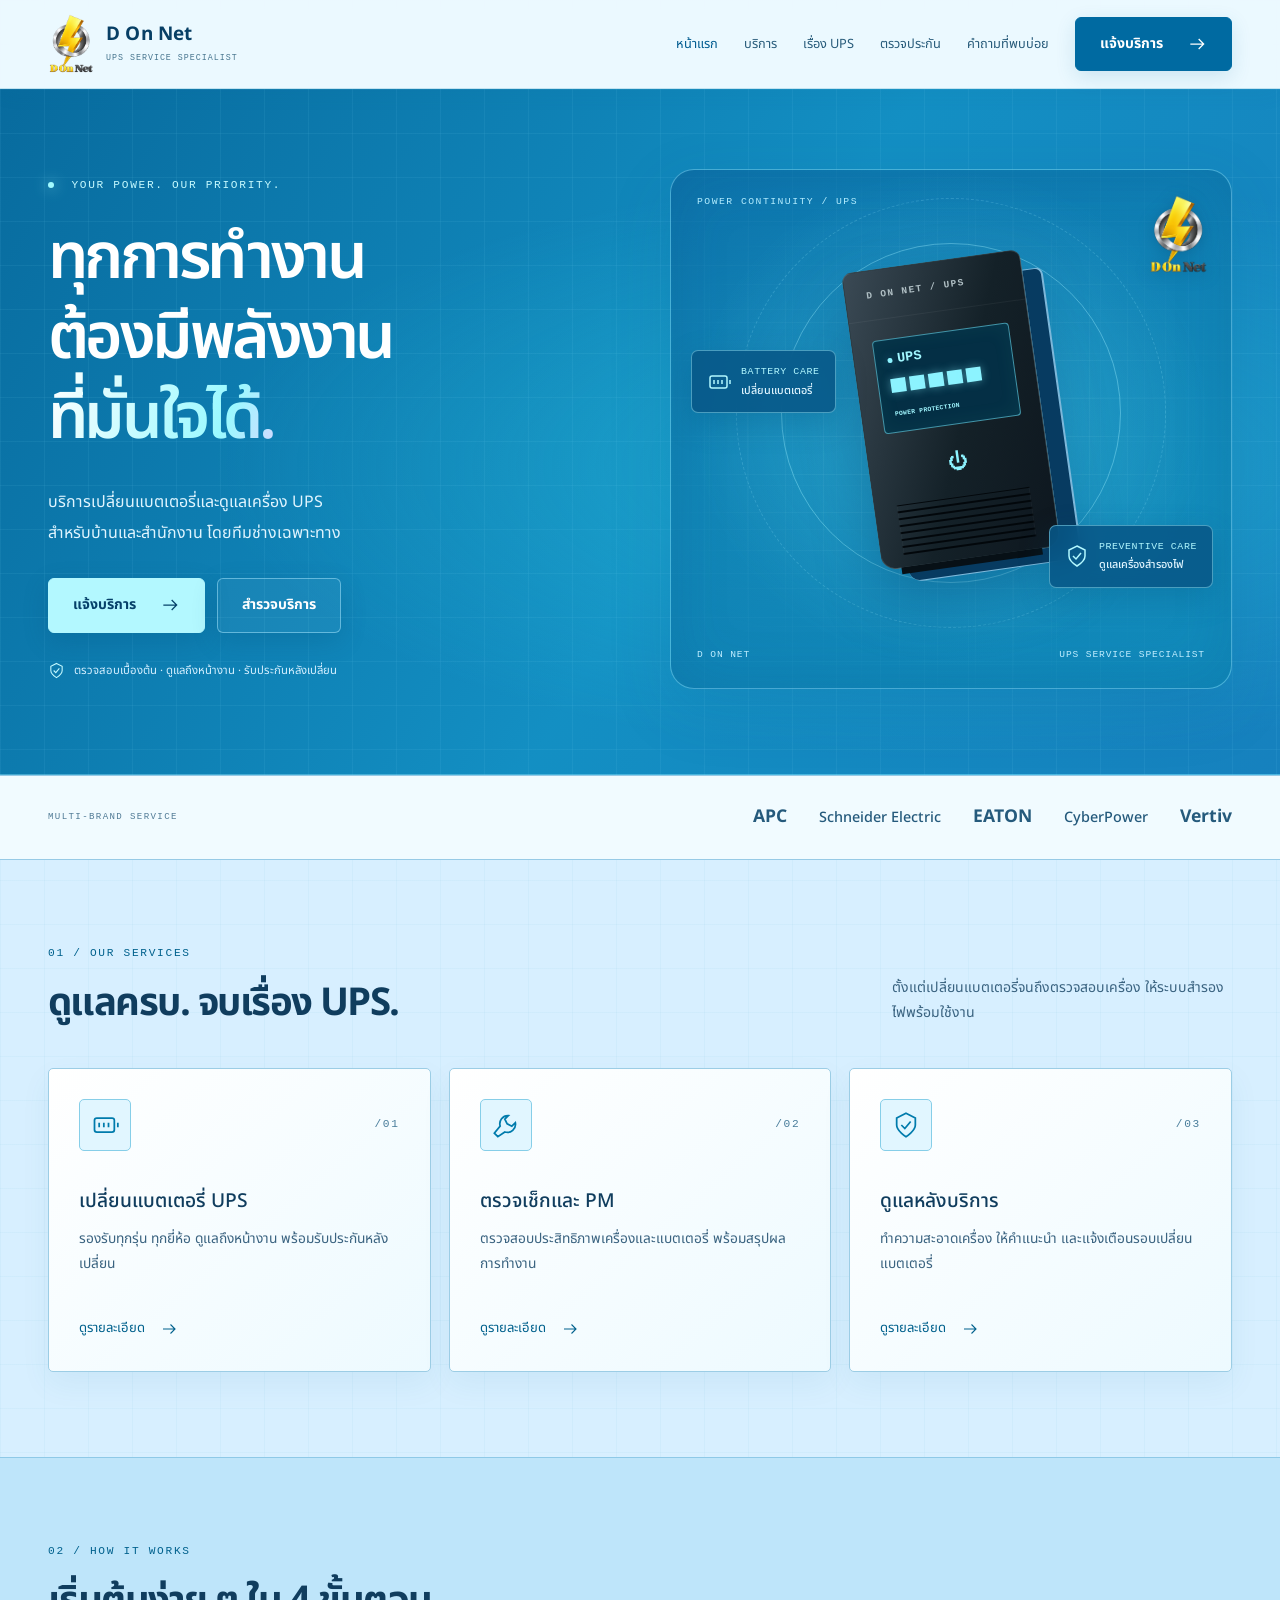
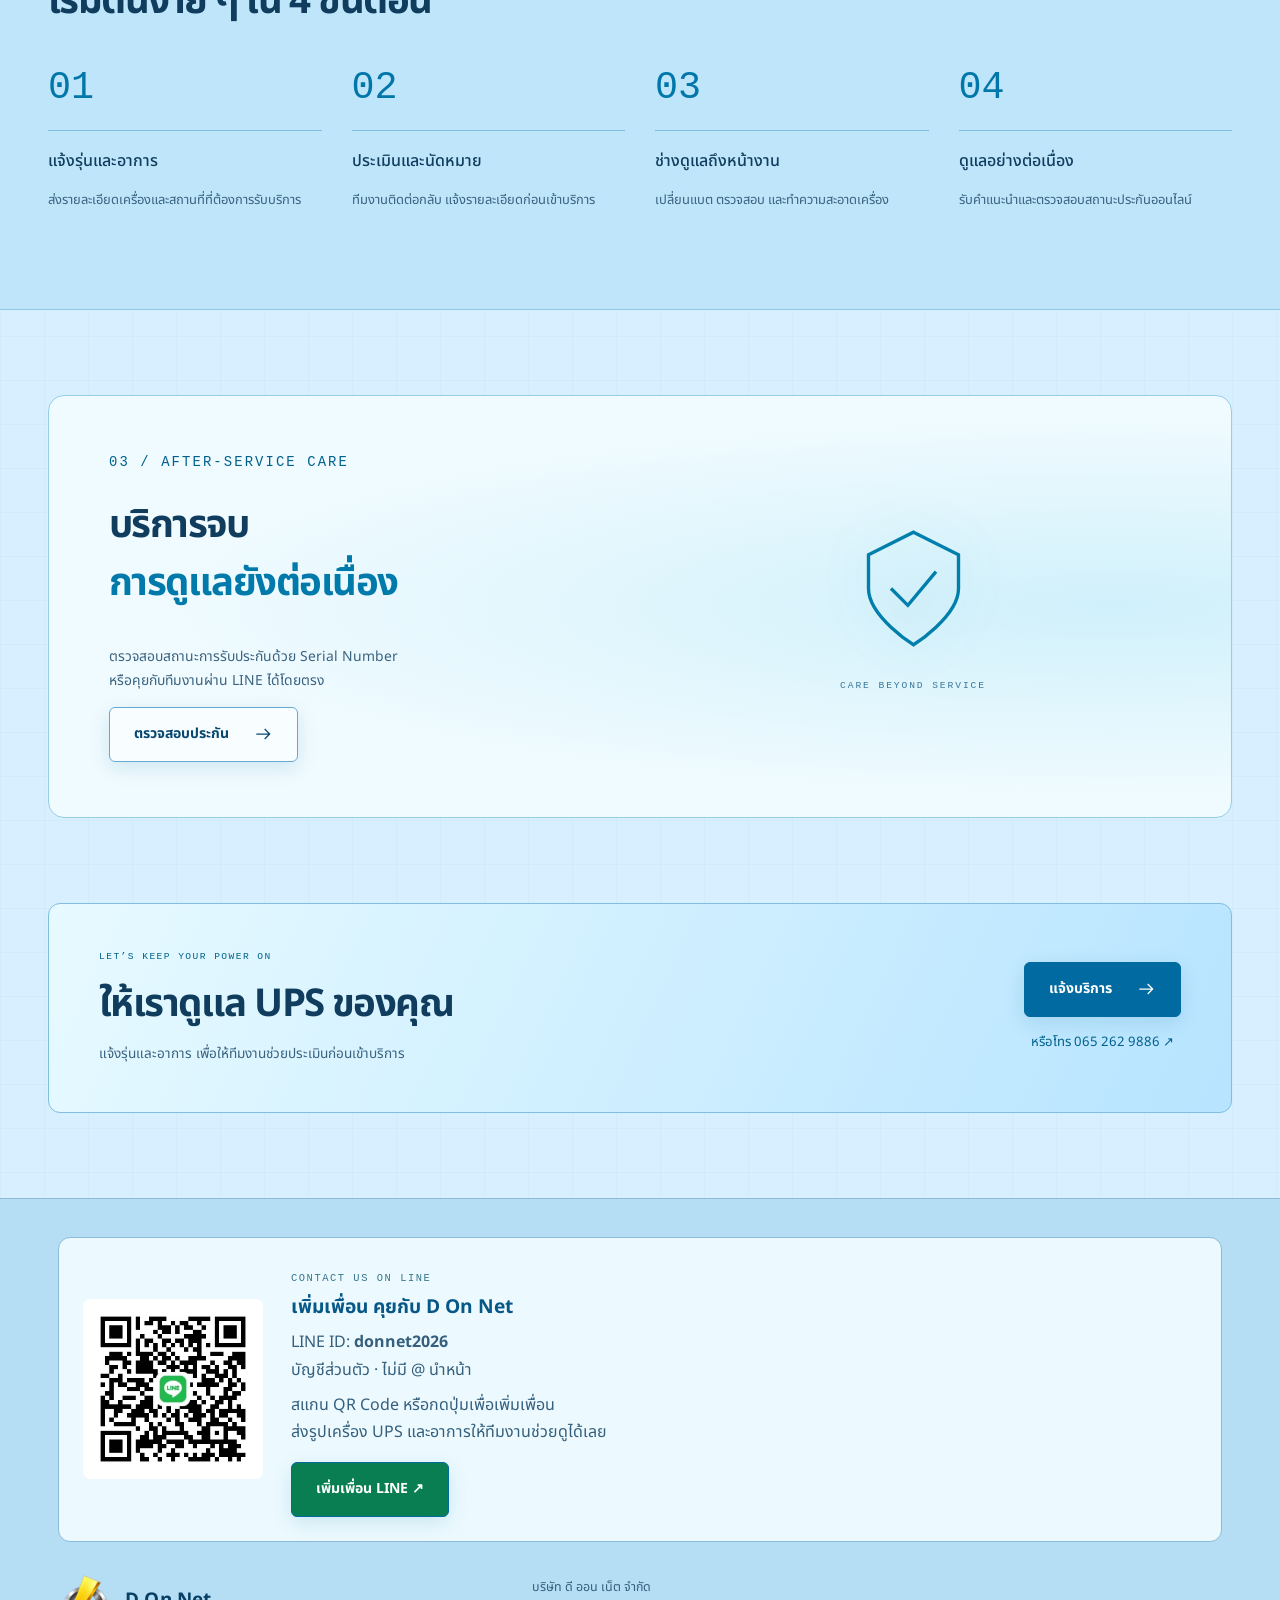
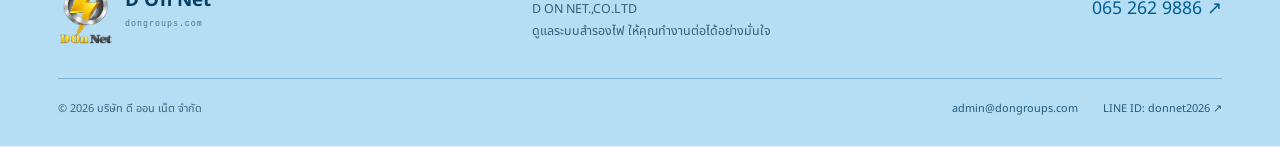
==== commit 00dde9d1: "Update company phone and LINE Personal contact with QR code" ====
--- a/index.html
+++ b/index.html
@@ -1 +1 @@
-<!DOCTYPE html><html lang="th"><head><meta charset="UTF-8"><meta name="viewport" content="width=device-width,initial-scale=1"><title>บริการ UPS และเปลี่ยนแบตเตอรี่ | D On Net</title><meta name="description" content="บริการเปลี่ยนแบตเตอรี่ UPS และ PM ตรวจสอบเครื่อง ติดต่อ D On Net โทร 091-519-2945"><link rel="icon" type="image/png" href="assets/d-on-net-logo.png"><link rel="preconnect" href="https://fonts.googleapis.com"><link rel="preconnect" href="https://fonts.gstatic.com" crossorigin><link href="https://fonts.googleapis.com/css2?family=Noto+Sans+Thai:wght@400;500;600;700;800&display=swap" rel="stylesheet"><link rel="stylesheet" href="site.css"><link rel="stylesheet" href="azure.css"></head><body><a class="skip" href="#main">ข้ามไปเนื้อหา</a><header class="site-header"><div class="nav-shell"><a class="logo company-logo" href="index.html" aria-label="D On Net หน้าแรก"><img src="assets/d-on-net-logo.png" alt="โลโก้ D On Net" width="1080" height="1482"><span>D On Net<small>UPS SERVICE SPECIALIST</small></span></a><button class="menu-toggle" aria-controls="site-menu" aria-expanded="false" aria-label="เปิดเมนู">☰</button><nav id="site-menu" class="site-menu" aria-label="เมนูหลัก"><a href="index.html" aria-current="page">หน้าแรก</a><a href="services.html" >บริการ</a><a href="ups-info.html" >เรื่อง UPS</a><a href="warranty.html" >ตรวจประกัน</a><a href="faq.html" >คำถามที่พบบ่อย</a><a class="button small" href="submit.html">แจ้งบริการ <svg viewBox="0 0 24 24" fill="none" stroke="currentColor" stroke-width="1.5" aria-hidden="true"><path d="M4 12h16m-6-6 6 6-6 6"/></svg></a></nav></div></header><main id="main"><section class="home-hero wrap"><div class="hero-copy"><p class="eyebrow"><span class="tiny-dot"></span> YOUR POWER. OUR PRIORITY.</p><h1>ทุกการทำงาน<br>ต้องมีพลังงาน<br><span class="gradient-text">ที่มั่นใจได้.</span></h1><p class="hero-description">บริการเปลี่ยนแบตเตอรี่และดูแลเครื่อง UPS<br>สำหรับบ้านและสำนักงาน โดยทีมช่างเฉพาะทาง</p><div class="hero-actions"><a href="submit.html" class="button">แจ้งบริการ <svg viewBox="0 0 24 24" fill="none" stroke="currentColor" stroke-width="1.5" aria-hidden="true"><path d="M4 12h16m-6-6 6 6-6 6"/></svg></a><a href="services.html" class="button secondary">สำรวจบริการ</a></div><div class="hero-note"><svg viewBox="0 0 24 24" fill="none" stroke="currentColor" stroke-width="1.5" aria-hidden="true"><path d="m12 2 8 4v6c0 5-8 10-8 10S4 17 4 12V6Z"/><path d="m8 12 3 3 5-6"/></svg> ตรวจสอบเบื้องต้น · ดูแลถึงหน้างาน · รับประกันหลังเปลี่ยน</div></div><div class="equipment-scene" aria-label="ภาพกราฟิกเครื่องสำรองไฟ UPS"><div class="scene-grid"></div><span class="scene-caption">POWER CONTINUITY / UPS</span><img class="scene-company-logo" src="assets/d-on-net-logo.png" alt="D On Net" width="1080" height="1482"><div class="orbit orbit-a"></div><div class="orbit orbit-b"></div><div class="ups-device"><div class="device-top">D ON NET / UPS</div><div class="device-display"><span class="display-dot"></span><span>UPS</span><div class="battery-bars"><i></i><i></i><i></i><i></i><i></i></div><small>POWER PROTECTION</small></div><div class="device-button">⏻</div><div class="device-vents"></div><div class="device-foot"></div></div><div class="scene-label label-a"><svg viewBox="0 0 24 24" fill="none" stroke="currentColor" stroke-width="1.5" aria-hidden="true"><rect x="3" y="6" width="17" height="12" rx="2"/><path d="M23 10v4M7 10v4m4-4v4m4-4v4"/></svg><span>BATTERY CARE<small>เปลี่ยนแบตเตอรี่</small></span></div><div class="scene-label label-b"><svg viewBox="0 0 24 24" fill="none" stroke="currentColor" stroke-width="1.5" aria-hidden="true"><path d="m12 2 8 4v6c0 5-8 10-8 10S4 17 4 12V6Z"/><path d="m8 12 3 3 5-6"/></svg><span>PREVENTIVE CARE<small>ดูแลเครื่องสำรองไฟ</small></span></div><div class="scene-base">D ON NET <span>UPS SERVICE SPECIALIST</span></div></div></section><div class="brand-strip"><div class="wrap"><span class="eyebrow">MULTI-BRAND SERVICE</span><div>APC <span>Schneider Electric</span> EATON <span>CyberPower</span> Vertiv</div></div></div><section class="wrap section-space"><div class="section-heading"><div><p class="eyebrow">01 / OUR SERVICES</p><h2>ดูแลครบ. จบเรื่อง UPS.</h2></div><p>ตั้งแต่เปลี่ยนแบตเตอรี่จนถึงตรวจสอบเครื่อง ให้ระบบสำรองไฟพร้อมใช้งาน</p></div><div class="service-grid"><article class="service-card"><div class="card-top"><span class="service-icon"><svg viewBox="0 0 24 24" fill="none" stroke="currentColor" stroke-width="1.5" aria-hidden="true"><rect x="3" y="6" width="17" height="12" rx="2"/><path d="M23 10v4M7 10v4m4-4v4m4-4v4"/></svg></span><span class="code">/01</span></div><h3>เปลี่ยนแบตเตอรี่ UPS</h3><p>รองรับทุกรุ่น ทุกยี่ห้อ ดูแลถึงหน้างาน พร้อมรับประกันหลังเปลี่ยน</p><a class="text-link" href="services.html#service-01">ดูรายละเอียด <svg viewBox="0 0 24 24" fill="none" stroke="currentColor" stroke-width="1.5" aria-hidden="true"><path d="M4 12h16m-6-6 6 6-6 6"/></svg></a></article><article class="service-card"><div class="card-top"><span class="service-icon"><svg viewBox="0 0 24 24" fill="none" stroke="currentColor" stroke-width="1.5" aria-hidden="true"><path d="m14 4-3 3 2 4 4 2 3-3a7 7 0 0 1-9 8l-6 4-3-3 5-6a7 7 0 0 1 7-9Z"/></svg></span><span class="code">/02</span></div><h3>ตรวจเช็กและ PM</h3><p>ตรวจสอบประสิทธิภาพเครื่องและแบตเตอรี่ พร้อมสรุปผลการทำงาน</p><a class="text-link" href="services.html#service-02">ดูรายละเอียด <svg viewBox="0 0 24 24" fill="none" stroke="currentColor" stroke-width="1.5" aria-hidden="true"><path d="M4 12h16m-6-6 6 6-6 6"/></svg></a></article><article class="service-card"><div class="card-top"><span class="service-icon"><svg viewBox="0 0 24 24" fill="none" stroke="currentColor" stroke-width="1.5" aria-hidden="true"><path d="m12 2 8 4v6c0 5-8 10-8 10S4 17 4 12V6Z"/><path d="m8 12 3 3 5-6"/></svg></span><span class="code">/03</span></div><h3>ดูแลหลังบริการ</h3><p>ทำความสะอาดเครื่อง ให้คำแนะนำ และแจ้งเตือนรอบเปลี่ยนแบตเตอรี่</p><a class="text-link" href="services.html#service-03">ดูรายละเอียด <svg viewBox="0 0 24 24" fill="none" stroke="currentColor" stroke-width="1.5" aria-hidden="true"><path d="M4 12h16m-6-6 6 6-6 6"/></svg></a></article></div></section><section class="workflow section-space"><div class="wrap"><div class="section-heading"><div><p class="eyebrow">02 / HOW IT WORKS</p><h2>เริ่มต้นง่าย ๆ ใน 4 ขั้นตอน</h2></div></div><div class="steps"><article><span class="step-number">01</span><h3>แจ้งรุ่นและอาการ</h3><p>ส่งรายละเอียดเครื่องและสถานที่ที่ต้องการรับบริการ</p></article><article><span class="step-number">02</span><h3>ประเมินและนัดหมาย</h3><p>ทีมงานติดต่อกลับ แจ้งรายละเอียดก่อนเข้าบริการ</p></article><article><span class="step-number">03</span><h3>ช่างดูแลถึงหน้างาน</h3><p>เปลี่ยนแบต ตรวจสอบ และทำความสะอาดเครื่อง</p></article><article><span class="step-number">04</span><h3>ดูแลอย่างต่อเนื่อง</h3><p>รับคำแนะนำและตรวจสอบสถานะประกันออนไลน์</p></article></div></div></section><section class="wrap section-space"><div class="care-panel"><div><p class="eyebrow">03 / AFTER-SERVICE CARE</p><h2>บริการจบ<br><span class="accent">การดูแลยังต่อเนื่อง</span></h2><p>ตรวจสอบสถานะการรับประกันด้วย Serial Number<br>หรือคุยกับทีมงานผ่าน LINE ได้โดยตรง</p><a class="button secondary" href="warranty.html">ตรวจสอบประกัน <svg viewBox="0 0 24 24" fill="none" stroke="currentColor" stroke-width="1.5" aria-hidden="true"><path d="M4 12h16m-6-6 6 6-6 6"/></svg></a></div><div class="care-art"><svg viewBox="0 0 24 24" fill="none" stroke="currentColor" stroke-width="1.5" aria-hidden="true"><path d="m12 2 8 4v6c0 5-8 10-8 10S4 17 4 12V6Z"/><path d="m8 12 3 3 5-6"/></svg><span>CARE BEYOND SERVICE</span></div></div></section><section class="contact-banner wrap"><div><p class="eyebrow">LET’S KEEP YOUR POWER ON</p><h2>ให้เราดูแล UPS ของคุณ</h2><p>แจ้งรุ่นและอาการ เพื่อให้ทีมงานช่วยประเมินก่อนเข้าบริการ</p></div><div class="cta-actions"><a class="button" href="submit.html">แจ้งบริการ <svg viewBox="0 0 24 24" fill="none" stroke="currentColor" stroke-width="1.5" aria-hidden="true"><path d="M4 12h16m-6-6 6 6-6 6"/></svg></a><a class="text-link" href="tel:0915192945">หรือโทร 091-519-2945 ↗</a></div></section></main><footer class="site-footer"><div class="footer-top"><a class="logo company-logo" href="index.html"><img src="assets/d-on-net-logo.png" alt="โลโก้ D On Net" width="1080" height="1482"><span>D On Net<small>dongroups.com</small></span></a><p>บริษัท ดี ออน เน็ต จำกัด<br><span lang="en">D ON NET.,CO.LTD</span><br>ดูแลระบบสำรองไฟ ให้คุณทำงานต่อได้อย่างมั่นใจ</p><a href="tel:0915192945">091-519-2945 ↗</a></div><div class="footer-bottom"><span>© 2026 บริษัท ดี ออน เน็ต จำกัด</span><div><a href="mailto:admin@dongroups.com">admin@dongroups.com</a><a href="https://page.line.me/624izvff" target="_blank" rel="noopener">LINE @dongroups ↗</a></div></div></footer><script src="site.js"></script></body></html>+<!DOCTYPE html><html lang="th"><head><meta charset="UTF-8"><meta name="viewport" content="width=device-width,initial-scale=1"><title>บริการ UPS และเปลี่ยนแบตเตอรี่ | D On Net</title><meta name="description" content="บริการเปลี่ยนแบตเตอรี่ UPS และ PM ตรวจสอบเครื่อง ติดต่อ D On Net โทร 065 262 9886"><link rel="icon" type="image/png" href="assets/d-on-net-logo.png"><link rel="preconnect" href="https://fonts.googleapis.com"><link rel="preconnect" href="https://fonts.gstatic.com" crossorigin><link href="https://fonts.googleapis.com/css2?family=Noto+Sans+Thai:wght@400;500;600;700;800&display=swap" rel="stylesheet"><link rel="stylesheet" href="site.css"><link rel="stylesheet" href="azure.css?v=line20261031"></head><body><a class="skip" href="#main">ข้ามไปเนื้อหา</a><header class="site-header"><div class="nav-shell"><a class="logo company-logo" href="index.html" aria-label="D On Net หน้าแรก"><img src="assets/d-on-net-logo.png" alt="โลโก้ D On Net" width="1080" height="1482"><span>D On Net<small>UPS SERVICE SPECIALIST</small></span></a><button class="menu-toggle" aria-controls="site-menu" aria-expanded="false" aria-label="เปิดเมนู">☰</button><nav id="site-menu" class="site-menu" aria-label="เมนูหลัก"><a href="index.html" aria-current="page">หน้าแรก</a><a href="services.html" >บริการ</a><a href="ups-info.html" >เรื่อง UPS</a><a href="warranty.html" >ตรวจประกัน</a><a href="faq.html" >คำถามที่พบบ่อย</a><a class="button small" href="submit.html">แจ้งบริการ <svg viewBox="0 0 24 24" fill="none" stroke="currentColor" stroke-width="1.5" aria-hidden="true"><path d="M4 12h16m-6-6 6 6-6 6"/></svg></a></nav></div></header><main id="main"><section class="home-hero wrap"><div class="hero-copy"><p class="eyebrow"><span class="tiny-dot"></span> YOUR POWER. OUR PRIORITY.</p><h1>ทุกการทำงาน<br>ต้องมีพลังงาน<br><span class="gradient-text">ที่มั่นใจได้.</span></h1><p class="hero-description">บริการเปลี่ยนแบตเตอรี่และดูแลเครื่อง UPS<br>สำหรับบ้านและสำนักงาน โดยทีมช่างเฉพาะทาง</p><div class="hero-actions"><a href="submit.html" class="button">แจ้งบริการ <svg viewBox="0 0 24 24" fill="none" stroke="currentColor" stroke-width="1.5" aria-hidden="true"><path d="M4 12h16m-6-6 6 6-6 6"/></svg></a><a href="services.html" class="button secondary">สำรวจบริการ</a></div><div class="hero-note"><svg viewBox="0 0 24 24" fill="none" stroke="currentColor" stroke-width="1.5" aria-hidden="true"><path d="m12 2 8 4v6c0 5-8 10-8 10S4 17 4 12V6Z"/><path d="m8 12 3 3 5-6"/></svg> ตรวจสอบเบื้องต้น · ดูแลถึงหน้างาน · รับประกันหลังเปลี่ยน</div></div><div class="equipment-scene" aria-label="ภาพกราฟิกเครื่องสำรองไฟ UPS"><div class="scene-grid"></div><span class="scene-caption">POWER CONTINUITY / UPS</span><img class="scene-company-logo" src="assets/d-on-net-logo.png" alt="D On Net" width="1080" height="1482"><div class="orbit orbit-a"></div><div class="orbit orbit-b"></div><div class="ups-device"><div class="device-top">D ON NET / UPS</div><div class="device-display"><span class="display-dot"></span><span>UPS</span><div class="battery-bars"><i></i><i></i><i></i><i></i><i></i></div><small>POWER PROTECTION</small></div><div class="device-button">⏻</div><div class="device-vents"></div><div class="device-foot"></div></div><div class="scene-label label-a"><svg viewBox="0 0 24 24" fill="none" stroke="currentColor" stroke-width="1.5" aria-hidden="true"><rect x="3" y="6" width="17" height="12" rx="2"/><path d="M23 10v4M7 10v4m4-4v4m4-4v4"/></svg><span>BATTERY CARE<small>เปลี่ยนแบตเตอรี่</small></span></div><div class="scene-label label-b"><svg viewBox="0 0 24 24" fill="none" stroke="currentColor" stroke-width="1.5" aria-hidden="true"><path d="m12 2 8 4v6c0 5-8 10-8 10S4 17 4 12V6Z"/><path d="m8 12 3 3 5-6"/></svg><span>PREVENTIVE CARE<small>ดูแลเครื่องสำรองไฟ</small></span></div><div class="scene-base">D ON NET <span>UPS SERVICE SPECIALIST</span></div></div></section><div class="brand-strip"><div class="wrap"><span class="eyebrow">MULTI-BRAND SERVICE</span><div>APC <span>Schneider Electric</span> EATON <span>CyberPower</span> Vertiv</div></div></div><section class="wrap section-space"><div class="section-heading"><div><p class="eyebrow">01 / OUR SERVICES</p><h2>ดูแลครบ. จบเรื่อง UPS.</h2></div><p>ตั้งแต่เปลี่ยนแบตเตอรี่จนถึงตรวจสอบเครื่อง ให้ระบบสำรองไฟพร้อมใช้งาน</p></div><div class="service-grid"><article class="service-card"><div class="card-top"><span class="service-icon"><svg viewBox="0 0 24 24" fill="none" stroke="currentColor" stroke-width="1.5" aria-hidden="true"><rect x="3" y="6" width="17" height="12" rx="2"/><path d="M23 10v4M7 10v4m4-4v4m4-4v4"/></svg></span><span class="code">/01</span></div><h3>เปลี่ยนแบตเตอรี่ UPS</h3><p>รองรับทุกรุ่น ทุกยี่ห้อ ดูแลถึงหน้างาน พร้อมรับประกันหลังเปลี่ยน</p><a class="text-link" href="services.html#service-01">ดูรายละเอียด <svg viewBox="0 0 24 24" fill="none" stroke="currentColor" stroke-width="1.5" aria-hidden="true"><path d="M4 12h16m-6-6 6 6-6 6"/></svg></a></article><article class="service-card"><div class="card-top"><span class="service-icon"><svg viewBox="0 0 24 24" fill="none" stroke="currentColor" stroke-width="1.5" aria-hidden="true"><path d="m14 4-3 3 2 4 4 2 3-3a7 7 0 0 1-9 8l-6 4-3-3 5-6a7 7 0 0 1 7-9Z"/></svg></span><span class="code">/02</span></div><h3>ตรวจเช็กและ PM</h3><p>ตรวจสอบประสิทธิภาพเครื่องและแบตเตอรี่ พร้อมสรุปผลการทำงาน</p><a class="text-link" href="services.html#service-02">ดูรายละเอียด <svg viewBox="0 0 24 24" fill="none" stroke="currentColor" stroke-width="1.5" aria-hidden="true"><path d="M4 12h16m-6-6 6 6-6 6"/></svg></a></article><article class="service-card"><div class="card-top"><span class="service-icon"><svg viewBox="0 0 24 24" fill="none" stroke="currentColor" stroke-width="1.5" aria-hidden="true"><path d="m12 2 8 4v6c0 5-8 10-8 10S4 17 4 12V6Z"/><path d="m8 12 3 3 5-6"/></svg></span><span class="code">/03</span></div><h3>ดูแลหลังบริการ</h3><p>ทำความสะอาดเครื่อง ให้คำแนะนำ และแจ้งเตือนรอบเปลี่ยนแบตเตอรี่</p><a class="text-link" href="services.html#service-03">ดูรายละเอียด <svg viewBox="0 0 24 24" fill="none" stroke="currentColor" stroke-width="1.5" aria-hidden="true"><path d="M4 12h16m-6-6 6 6-6 6"/></svg></a></article></div></section><section class="workflow section-space"><div class="wrap"><div class="section-heading"><div><p class="eyebrow">02 / HOW IT WORKS</p><h2>เริ่มต้นง่าย ๆ ใน 4 ขั้นตอน</h2></div></div><div class="steps"><article><span class="step-number">01</span><h3>แจ้งรุ่นและอาการ</h3><p>ส่งรายละเอียดเครื่องและสถานที่ที่ต้องการรับบริการ</p></article><article><span class="step-number">02</span><h3>ประเมินและนัดหมาย</h3><p>ทีมงานติดต่อกลับ แจ้งรายละเอียดก่อนเข้าบริการ</p></article><article><span class="step-number">03</span><h3>ช่างดูแลถึงหน้างาน</h3><p>เปลี่ยนแบต ตรวจสอบ และทำความสะอาดเครื่อง</p></article><article><span class="step-number">04</span><h3>ดูแลอย่างต่อเนื่อง</h3><p>รับคำแนะนำและตรวจสอบสถานะประกันออนไลน์</p></article></div></div></section><section class="wrap section-space"><div class="care-panel"><div><p class="eyebrow">03 / AFTER-SERVICE CARE</p><h2>บริการจบ<br><span class="accent">การดูแลยังต่อเนื่อง</span></h2><p>ตรวจสอบสถานะการรับประกันด้วย Serial Number<br>หรือคุยกับทีมงานผ่าน LINE ได้โดยตรง</p><a class="button secondary" href="warranty.html">ตรวจสอบประกัน <svg viewBox="0 0 24 24" fill="none" stroke="currentColor" stroke-width="1.5" aria-hidden="true"><path d="M4 12h16m-6-6 6 6-6 6"/></svg></a></div><div class="care-art"><svg viewBox="0 0 24 24" fill="none" stroke="currentColor" stroke-width="1.5" aria-hidden="true"><path d="m12 2 8 4v6c0 5-8 10-8 10S4 17 4 12V6Z"/><path d="m8 12 3 3 5-6"/></svg><span>CARE BEYOND SERVICE</span></div></div></section><section class="contact-banner wrap"><div><p class="eyebrow">LET’S KEEP YOUR POWER ON</p><h2>ให้เราดูแล UPS ของคุณ</h2><p>แจ้งรุ่นและอาการ เพื่อให้ทีมงานช่วยประเมินก่อนเข้าบริการ</p></div><div class="cta-actions"><a class="button" href="submit.html">แจ้งบริการ <svg viewBox="0 0 24 24" fill="none" stroke="currentColor" stroke-width="1.5" aria-hidden="true"><path d="M4 12h16m-6-6 6 6-6 6"/></svg></a><a class="text-link" href="tel:0652629886">หรือโทร 065 262 9886 ↗</a></div></section></main><footer class="site-footer"><div class="line-contact"><a class="line-contact-qr" href="https://line.me/ti/p/7WVA7WKmYW" target="_blank" rel="noopener" aria-label="เพิ่มเพื่อน LINE donnet2026"><img src="assets/line-donnet2026-qr.jpg" alt="QR Code เพิ่มเพื่อน LINE ส่วนตัว donnet2026" width="574" height="574" loading="lazy"></a><div><p class="eyebrow">CONTACT US ON LINE</p><h3>เพิ่มเพื่อน คุยกับ D On Net</h3><p>LINE ID: <strong>donnet2026</strong><br>บัญชีส่วนตัว · ไม่มี @ นำหน้า</p><p>สแกน QR Code หรือกดปุ่มเพื่อเพิ่มเพื่อน<br>ส่งรูปเครื่อง UPS และอาการให้ทีมงานช่วยดูได้เลย</p><a class="button" href="https://line.me/ti/p/7WVA7WKmYW" target="_blank" rel="noopener">เพิ่มเพื่อน LINE ↗</a></div></div><div class="footer-top"><a class="logo company-logo" href="index.html"><img src="assets/d-on-net-logo.png" alt="โลโก้ D On Net" width="1080" height="1482"><span>D On Net<small>dongroups.com</small></span></a><p>บริษัท ดี ออน เน็ต จำกัด<br><span lang="en">D ON NET.,CO.LTD</span><br>ดูแลระบบสำรองไฟ ให้คุณทำงานต่อได้อย่างมั่นใจ</p><a href="tel:0652629886">065 262 9886 ↗</a></div><div class="footer-bottom"><span>© 2026 บริษัท ดี ออน เน็ต จำกัด</span><div><a href="mailto:admin@dongroups.com">admin@dongroups.com</a><a href="https://line.me/ti/p/7WVA7WKmYW" target="_blank" rel="noopener">LINE ID: donnet2026 ↗</a></div></div></footer><script src="site.js"></script></body></html>
--- a/azure.css
+++ b/azure.css
@@ -12,3 +12,6 @@
 .page-hero{background:linear-gradient(#a8ecff10 1px,transparent 1px),linear-gradient(90deg,#a8ecff10 1px,transparent 1px),linear-gradient(120deg,#096c9f,#138dc0);background-size:44px 44px,44px 44px,auto;border-color:#75cbe9}.page-hero h1{color:#fff}.page-hero h1 em{color:#b3f8ff}.page-hero p,.breadcrumb a{color:#d8f3ff}.breadcrumb span{color:#fff}.section-title,.form-card h2,.field label,.checklist-field label,.map-field label,.search-box h2,.info-card h3,.info-block h3,.article-section h2,.type-card h4,.symptom-item h4,summary{color:#103e60}.section-tag{background:#e9faff;border-color:#84c5e1;color:#006996}.form-card,.info-card,.search-box,.type-card,.result-card,.toc,.info-block{background:#f2fbff;border-color:#96c8e2}.field input,.field textarea,.field select,#serialInput{background:#fff;color:#103e60;border-color:#87b7d3}.field input::placeholder,.field textarea::placeholder{color:#637f94}.field select option{background:#fff;color:#103e60}.map-btn{background:#e0f3ff;color:#174766}.check-options label{background:#e5f5ff;border-color:#97c5df;color:#214d6d}.check-opt:checked+label{background:#006aa1;color:#fff;border-color:#006aa1}.contact-link{background:#fff;color:#164768}.contact-link:hover{border-color:#0082b4}.info-section,.still-q{background:#c7e8fa}.result-table td,.lifespan-table td{color:#164768}.result-table td:first-child{color:#446982}.status-title{color:#164768}.days-valid,.valid .status-label,#successMsg h3{color:#076c4e}.days-expire,.expired .status-label{color:#a44920}.faq-list details{background:#f3fbff}.faq-list .faq-ans{color:#355f7c}.article-section h2{border-color:#86bed9}.badge-green{color:#087555}.badge-amber{color:#885500}.badge-blue{color:#005c97}.lifespan-table th{background:#096b9e;color:#fff}.toc a{color:#245c7d}.btn-navy{background:#096b9e;color:#fff;border-color:#096b9e}.check-opt:focus-visible+label,:focus-visible{outline-color:#005f96}
 @media(max-width:1060px){.site-menu{background:#eefaff;border-bottom-color:#87bad8}.site-menu>a{color:#285c7b}}
 .company-logo{gap:12px}.company-logo img{display:block;width:46px;height:64px;object-fit:contain;flex-shrink:0}.company-logo>span{font-weight:700;font-size:1.18rem}.company-logo small{letter-spacing:.12em}.scene-company-logo{position:absolute;top:22px;right:22px;width:62px;height:85px;object-fit:contain;z-index:4;filter:drop-shadow(0 3px 8px #00416b55)}.site-footer .company-logo img{width:55px;height:76px}.site-header .nav-shell{padding-block:12px}@media(max-width:420px){.company-logo img{width:35px;height:48px}.company-logo>span{font-size:1rem}.scene-company-logo{width:48px;height:66px;right:15px}}
+
+/* Company LINE Personal contact */
+.line-contact{display:flex;align-items:center;gap:28px;max-width:1180px;margin:0 auto 30px;padding:24px;border:1px solid #8bbbd8;border-radius:12px;background:#ecfaff;color:#225a7c}.line-contact-qr{display:block;flex:0 0 180px;background:#fff;border-radius:8px;overflow:hidden}.line-contact-qr img{display:block;width:180px;height:180px;max-width:100%;object-fit:contain}.line-contact h3{margin:0 0 8px;color:#075787}.line-contact p{margin:8px 0;line-height:1.7}.line-contact .eyebrow{font-size:.65rem;color:#35758c}.line-contact .button{margin-top:8px;background:#087e52;color:#fff}.line-contact a:focus-visible{outline:3px solid #087e52;outline-offset:5px}@media(max-width:540px){.line-contact{flex-direction:column;align-items:flex-start;padding:20px;gap:16px}.line-contact-qr{flex-basis:auto}}
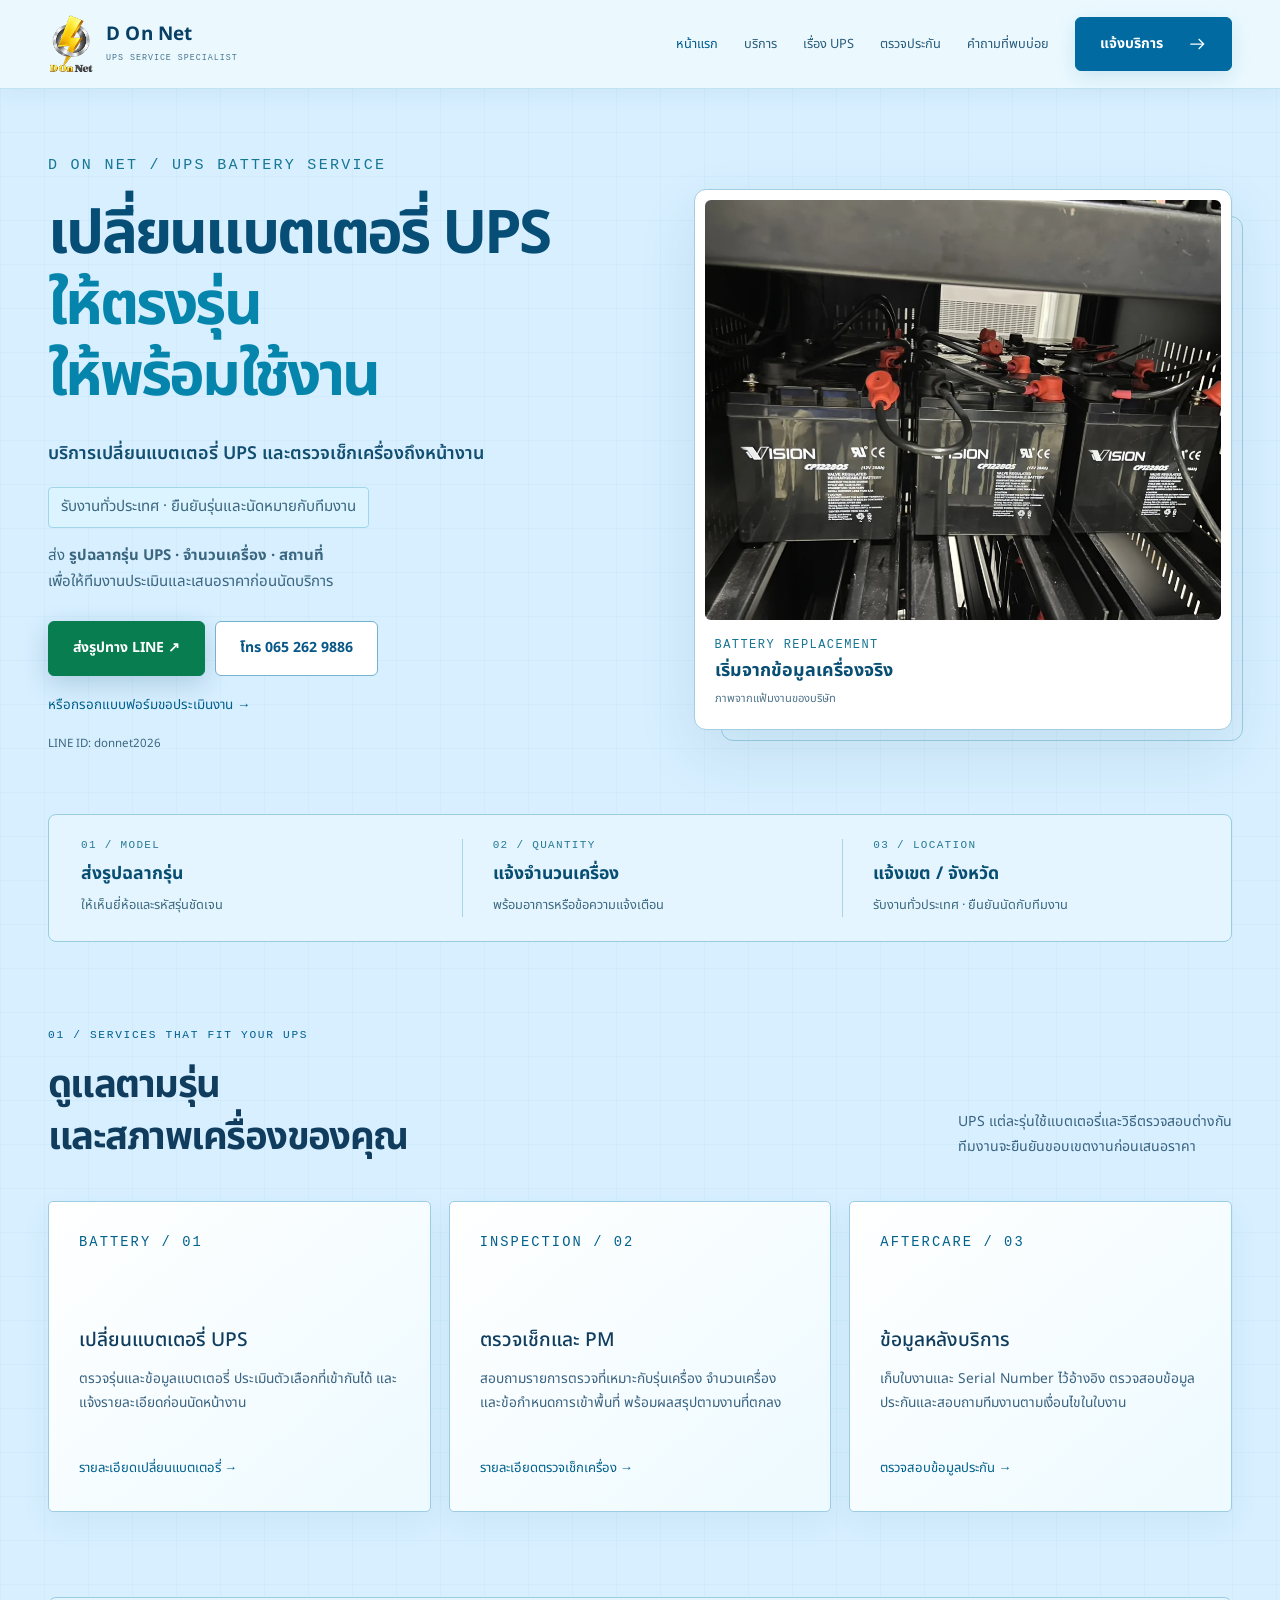
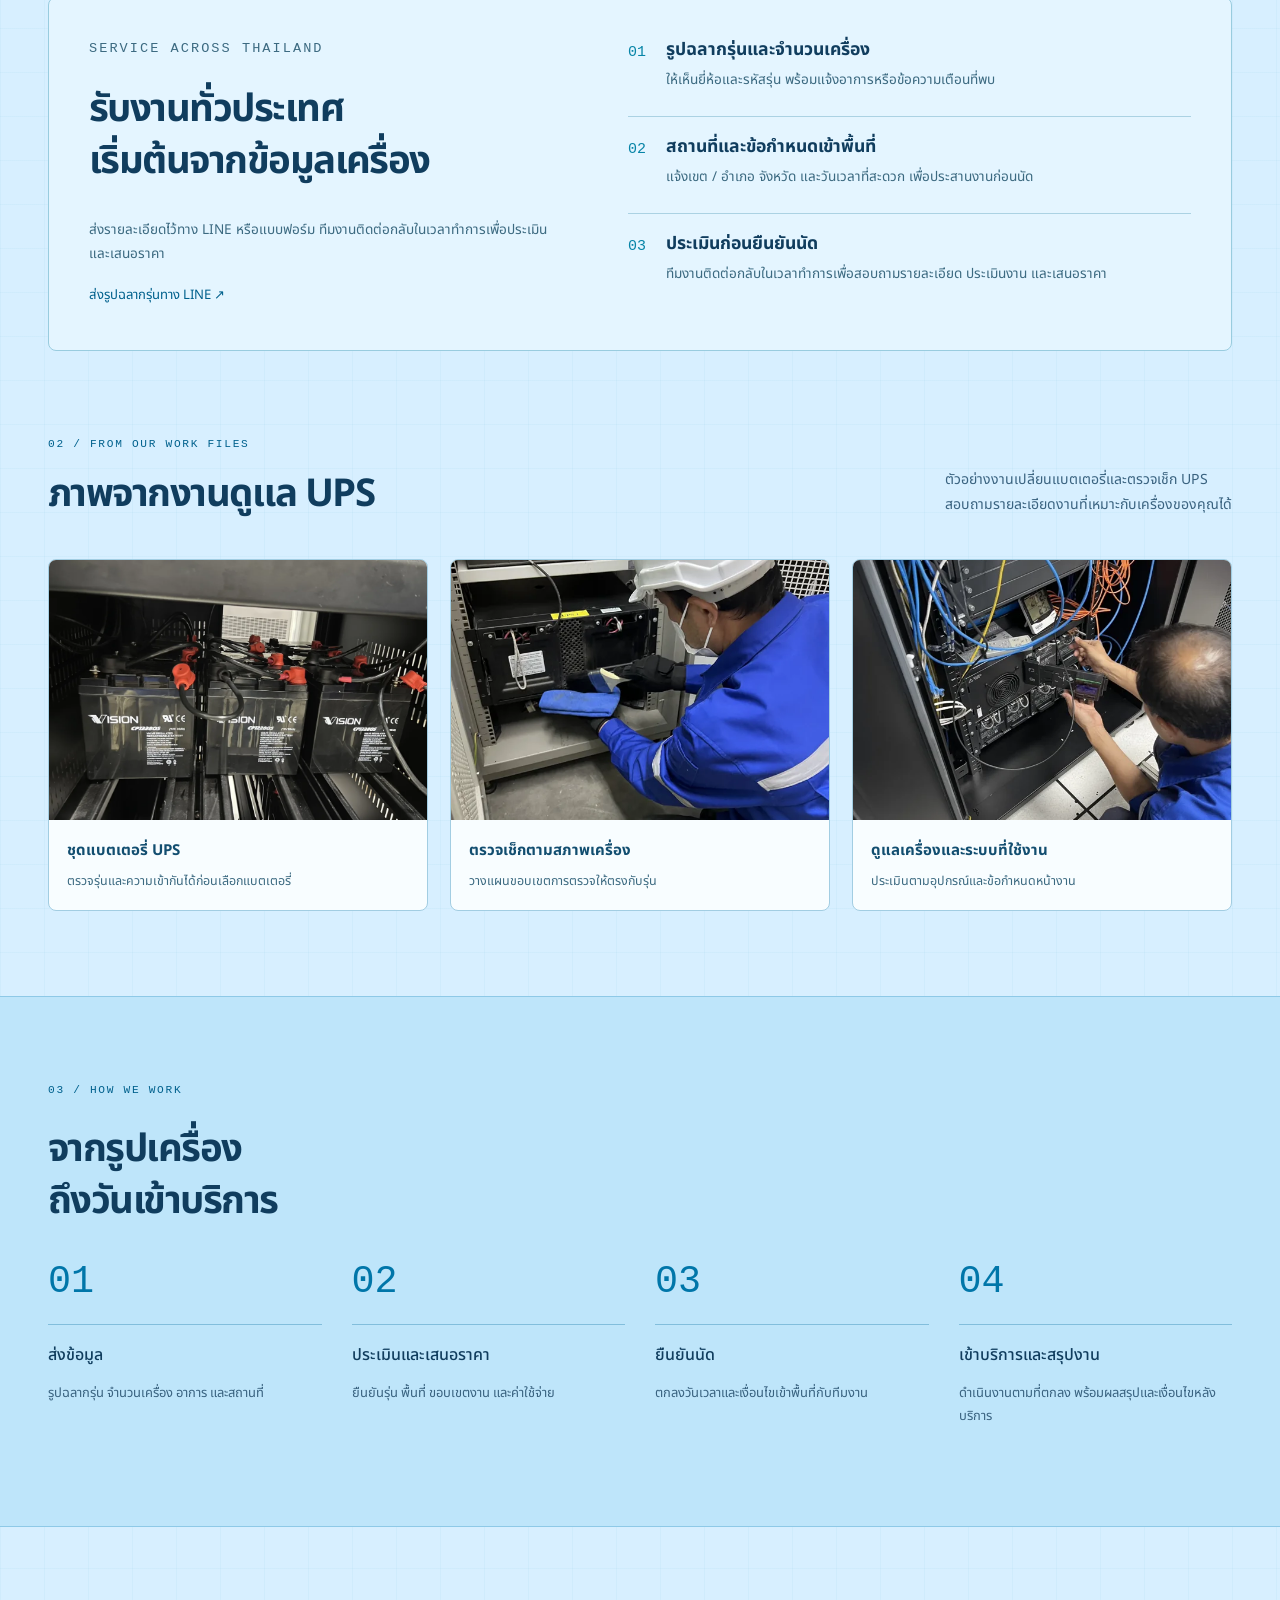
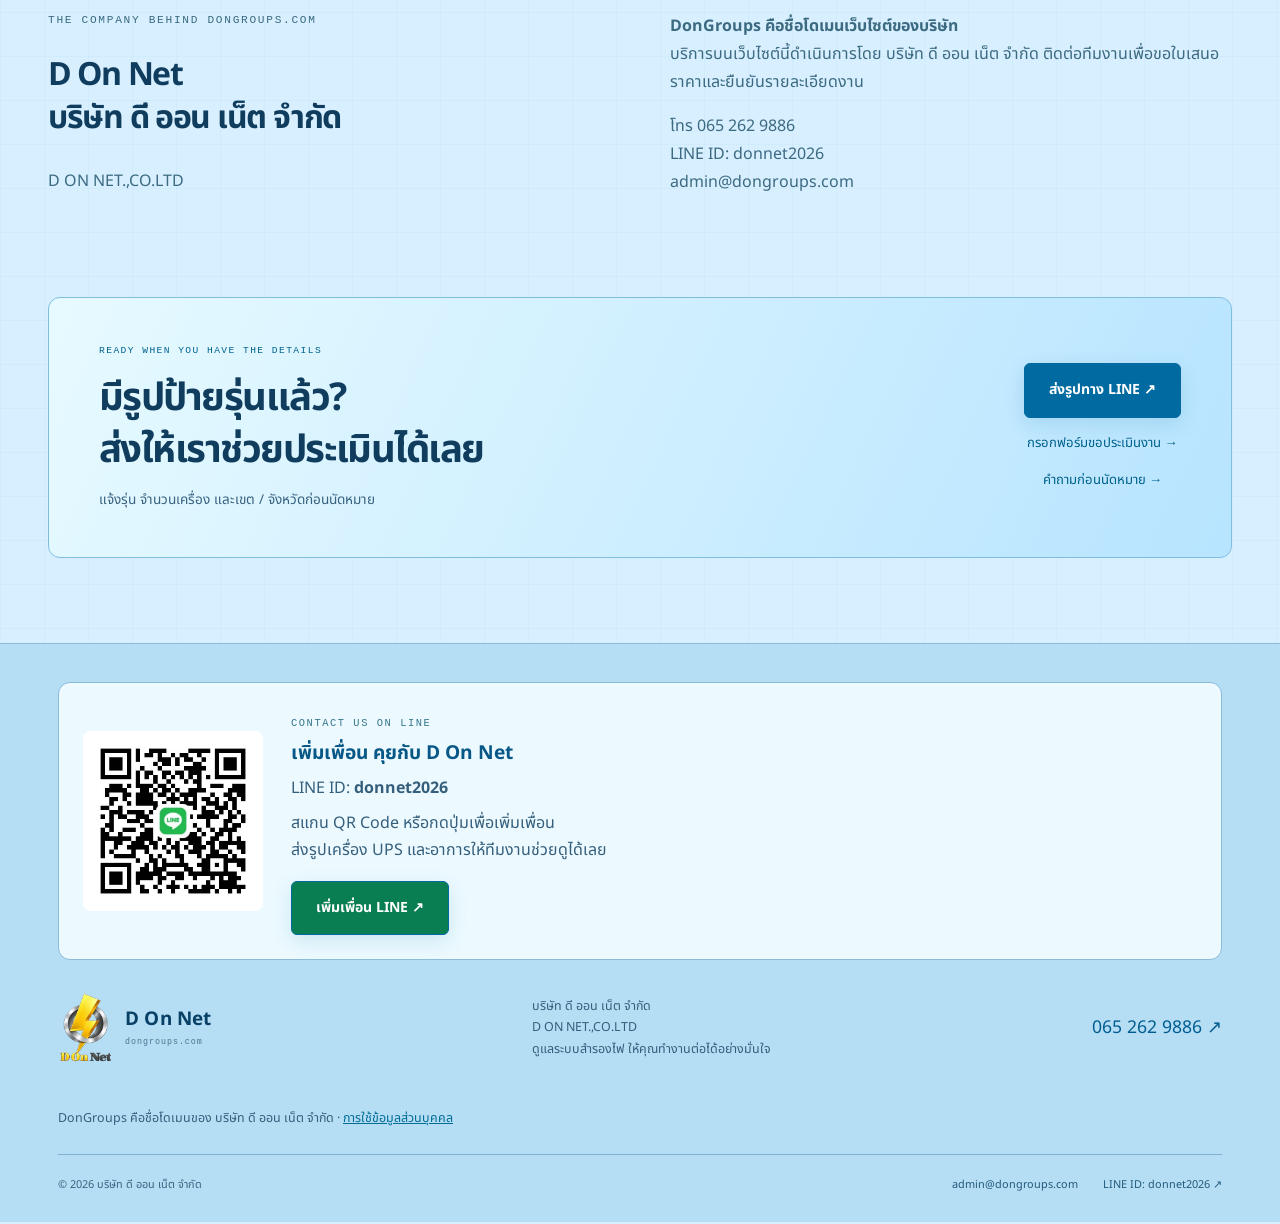
==== commit b52c0d36: "Publish approved UPS service landing page and contact improvements" ====
--- a/index.html
+++ b/index.html
@@ -1 +1,13 @@
-<!DOCTYPE html><html lang="th"><head><meta charset="UTF-8"><meta name="viewport" content="width=device-width,initial-scale=1"><title>บริการ UPS และเปลี่ยนแบตเตอรี่ | D On Net</title><meta name="description" content="บริการเปลี่ยนแบตเตอรี่ UPS และ PM ตรวจสอบเครื่อง ติดต่อ D On Net โทร 065 262 9886"><link rel="icon" type="image/png" href="assets/d-on-net-logo.png"><link rel="preconnect" href="https://fonts.googleapis.com"><link rel="preconnect" href="https://fonts.gstatic.com" crossorigin><link href="https://fonts.googleapis.com/css2?family=Noto+Sans+Thai:wght@400;500;600;700;800&display=swap" rel="stylesheet"><link rel="stylesheet" href="site.css"><link rel="stylesheet" href="azure.css?v=line20261031"></head><body><a class="skip" href="#main">ข้ามไปเนื้อหา</a><header class="site-header"><div class="nav-shell"><a class="logo company-logo" href="index.html" aria-label="D On Net หน้าแรก"><img src="assets/d-on-net-logo.png" alt="โลโก้ D On Net" width="1080" height="1482"><span>D On Net<small>UPS SERVICE SPECIALIST</small></span></a><button class="menu-toggle" aria-controls="site-menu" aria-expanded="false" aria-label="เปิดเมนู">☰</button><nav id="site-menu" class="site-menu" aria-label="เมนูหลัก"><a href="index.html" aria-current="page">หน้าแรก</a><a href="services.html" >บริการ</a><a href="ups-info.html" >เรื่อง UPS</a><a href="warranty.html" >ตรวจประกัน</a><a href="faq.html" >คำถามที่พบบ่อย</a><a class="button small" href="submit.html">แจ้งบริการ <svg viewBox="0 0 24 24" fill="none" stroke="currentColor" stroke-width="1.5" aria-hidden="true"><path d="M4 12h16m-6-6 6 6-6 6"/></svg></a></nav></div></header><main id="main"><section class="home-hero wrap"><div class="hero-copy"><p class="eyebrow"><span class="tiny-dot"></span> YOUR POWER. OUR PRIORITY.</p><h1>ทุกการทำงาน<br>ต้องมีพลังงาน<br><span class="gradient-text">ที่มั่นใจได้.</span></h1><p class="hero-description">บริการเปลี่ยนแบตเตอรี่และดูแลเครื่อง UPS<br>สำหรับบ้านและสำนักงาน โดยทีมช่างเฉพาะทาง</p><div class="hero-actions"><a href="submit.html" class="button">แจ้งบริการ <svg viewBox="0 0 24 24" fill="none" stroke="currentColor" stroke-width="1.5" aria-hidden="true"><path d="M4 12h16m-6-6 6 6-6 6"/></svg></a><a href="services.html" class="button secondary">สำรวจบริการ</a></div><div class="hero-note"><svg viewBox="0 0 24 24" fill="none" stroke="currentColor" stroke-width="1.5" aria-hidden="true"><path d="m12 2 8 4v6c0 5-8 10-8 10S4 17 4 12V6Z"/><path d="m8 12 3 3 5-6"/></svg> ตรวจสอบเบื้องต้น · ดูแลถึงหน้างาน · รับประกันหลังเปลี่ยน</div></div><div class="equipment-scene" aria-label="ภาพกราฟิกเครื่องสำรองไฟ UPS"><div class="scene-grid"></div><span class="scene-caption">POWER CONTINUITY / UPS</span><img class="scene-company-logo" src="assets/d-on-net-logo.png" alt="D On Net" width="1080" height="1482"><div class="orbit orbit-a"></div><div class="orbit orbit-b"></div><div class="ups-device"><div class="device-top">D ON NET / UPS</div><div class="device-display"><span class="display-dot"></span><span>UPS</span><div class="battery-bars"><i></i><i></i><i></i><i></i><i></i></div><small>POWER PROTECTION</small></div><div class="device-button">⏻</div><div class="device-vents"></div><div class="device-foot"></div></div><div class="scene-label label-a"><svg viewBox="0 0 24 24" fill="none" stroke="currentColor" stroke-width="1.5" aria-hidden="true"><rect x="3" y="6" width="17" height="12" rx="2"/><path d="M23 10v4M7 10v4m4-4v4m4-4v4"/></svg><span>BATTERY CARE<small>เปลี่ยนแบตเตอรี่</small></span></div><div class="scene-label label-b"><svg viewBox="0 0 24 24" fill="none" stroke="currentColor" stroke-width="1.5" aria-hidden="true"><path d="m12 2 8 4v6c0 5-8 10-8 10S4 17 4 12V6Z"/><path d="m8 12 3 3 5-6"/></svg><span>PREVENTIVE CARE<small>ดูแลเครื่องสำรองไฟ</small></span></div><div class="scene-base">D ON NET <span>UPS SERVICE SPECIALIST</span></div></div></section><div class="brand-strip"><div class="wrap"><span class="eyebrow">MULTI-BRAND SERVICE</span><div>APC <span>Schneider Electric</span> EATON <span>CyberPower</span> Vertiv</div></div></div><section class="wrap section-space"><div class="section-heading"><div><p class="eyebrow">01 / OUR SERVICES</p><h2>ดูแลครบ. จบเรื่อง UPS.</h2></div><p>ตั้งแต่เปลี่ยนแบตเตอรี่จนถึงตรวจสอบเครื่อง ให้ระบบสำรองไฟพร้อมใช้งาน</p></div><div class="service-grid"><article class="service-card"><div class="card-top"><span class="service-icon"><svg viewBox="0 0 24 24" fill="none" stroke="currentColor" stroke-width="1.5" aria-hidden="true"><rect x="3" y="6" width="17" height="12" rx="2"/><path d="M23 10v4M7 10v4m4-4v4m4-4v4"/></svg></span><span class="code">/01</span></div><h3>เปลี่ยนแบตเตอรี่ UPS</h3><p>รองรับทุกรุ่น ทุกยี่ห้อ ดูแลถึงหน้างาน พร้อมรับประกันหลังเปลี่ยน</p><a class="text-link" href="services.html#service-01">ดูรายละเอียด <svg viewBox="0 0 24 24" fill="none" stroke="currentColor" stroke-width="1.5" aria-hidden="true"><path d="M4 12h16m-6-6 6 6-6 6"/></svg></a></article><article class="service-card"><div class="card-top"><span class="service-icon"><svg viewBox="0 0 24 24" fill="none" stroke="currentColor" stroke-width="1.5" aria-hidden="true"><path d="m14 4-3 3 2 4 4 2 3-3a7 7 0 0 1-9 8l-6 4-3-3 5-6a7 7 0 0 1 7-9Z"/></svg></span><span class="code">/02</span></div><h3>ตรวจเช็กและ PM</h3><p>ตรวจสอบประสิทธิภาพเครื่องและแบตเตอรี่ พร้อมสรุปผลการทำงาน</p><a class="text-link" href="services.html#service-02">ดูรายละเอียด <svg viewBox="0 0 24 24" fill="none" stroke="currentColor" stroke-width="1.5" aria-hidden="true"><path d="M4 12h16m-6-6 6 6-6 6"/></svg></a></article><article class="service-card"><div class="card-top"><span class="service-icon"><svg viewBox="0 0 24 24" fill="none" stroke="currentColor" stroke-width="1.5" aria-hidden="true"><path d="m12 2 8 4v6c0 5-8 10-8 10S4 17 4 12V6Z"/><path d="m8 12 3 3 5-6"/></svg></span><span class="code">/03</span></div><h3>ดูแลหลังบริการ</h3><p>ทำความสะอาดเครื่อง ให้คำแนะนำ และแจ้งเตือนรอบเปลี่ยนแบตเตอรี่</p><a class="text-link" href="services.html#service-03">ดูรายละเอียด <svg viewBox="0 0 24 24" fill="none" stroke="currentColor" stroke-width="1.5" aria-hidden="true"><path d="M4 12h16m-6-6 6 6-6 6"/></svg></a></article></div></section><section class="workflow section-space"><div class="wrap"><div class="section-heading"><div><p class="eyebrow">02 / HOW IT WORKS</p><h2>เริ่มต้นง่าย ๆ ใน 4 ขั้นตอน</h2></div></div><div class="steps"><article><span class="step-number">01</span><h3>แจ้งรุ่นและอาการ</h3><p>ส่งรายละเอียดเครื่องและสถานที่ที่ต้องการรับบริการ</p></article><article><span class="step-number">02</span><h3>ประเมินและนัดหมาย</h3><p>ทีมงานติดต่อกลับ แจ้งรายละเอียดก่อนเข้าบริการ</p></article><article><span class="step-number">03</span><h3>ช่างดูแลถึงหน้างาน</h3><p>เปลี่ยนแบต ตรวจสอบ และทำความสะอาดเครื่อง</p></article><article><span class="step-number">04</span><h3>ดูแลอย่างต่อเนื่อง</h3><p>รับคำแนะนำและตรวจสอบสถานะประกันออนไลน์</p></article></div></div></section><section class="wrap section-space"><div class="care-panel"><div><p class="eyebrow">03 / AFTER-SERVICE CARE</p><h2>บริการจบ<br><span class="accent">การดูแลยังต่อเนื่อง</span></h2><p>ตรวจสอบสถานะการรับประกันด้วย Serial Number<br>หรือคุยกับทีมงานผ่าน LINE ได้โดยตรง</p><a class="button secondary" href="warranty.html">ตรวจสอบประกัน <svg viewBox="0 0 24 24" fill="none" stroke="currentColor" stroke-width="1.5" aria-hidden="true"><path d="M4 12h16m-6-6 6 6-6 6"/></svg></a></div><div class="care-art"><svg viewBox="0 0 24 24" fill="none" stroke="currentColor" stroke-width="1.5" aria-hidden="true"><path d="m12 2 8 4v6c0 5-8 10-8 10S4 17 4 12V6Z"/><path d="m8 12 3 3 5-6"/></svg><span>CARE BEYOND SERVICE</span></div></div></section><section class="contact-banner wrap"><div><p class="eyebrow">LET’S KEEP YOUR POWER ON</p><h2>ให้เราดูแล UPS ของคุณ</h2><p>แจ้งรุ่นและอาการ เพื่อให้ทีมงานช่วยประเมินก่อนเข้าบริการ</p></div><div class="cta-actions"><a class="button" href="submit.html">แจ้งบริการ <svg viewBox="0 0 24 24" fill="none" stroke="currentColor" stroke-width="1.5" aria-hidden="true"><path d="M4 12h16m-6-6 6 6-6 6"/></svg></a><a class="text-link" href="tel:0652629886">หรือโทร 065 262 9886 ↗</a></div></section></main><footer class="site-footer"><div class="line-contact"><a class="line-contact-qr" href="https://line.me/ti/p/7WVA7WKmYW" target="_blank" rel="noopener" aria-label="เพิ่มเพื่อน LINE donnet2026"><img src="assets/line-donnet2026-qr.jpg" alt="QR Code เพิ่มเพื่อน LINE ส่วนตัว donnet2026" width="574" height="574" loading="lazy"></a><div><p class="eyebrow">CONTACT US ON LINE</p><h3>เพิ่มเพื่อน คุยกับ D On Net</h3><p>LINE ID: <strong>donnet2026</strong><br>บัญชีส่วนตัว · ไม่มี @ นำหน้า</p><p>สแกน QR Code หรือกดปุ่มเพื่อเพิ่มเพื่อน<br>ส่งรูปเครื่อง UPS และอาการให้ทีมงานช่วยดูได้เลย</p><a class="button" href="https://line.me/ti/p/7WVA7WKmYW" target="_blank" rel="noopener">เพิ่มเพื่อน LINE ↗</a></div></div><div class="footer-top"><a class="logo company-logo" href="index.html"><img src="assets/d-on-net-logo.png" alt="โลโก้ D On Net" width="1080" height="1482"><span>D On Net<small>dongroups.com</small></span></a><p>บริษัท ดี ออน เน็ต จำกัด<br><span lang="en">D ON NET.,CO.LTD</span><br>ดูแลระบบสำรองไฟ ให้คุณทำงานต่อได้อย่างมั่นใจ</p><a href="tel:0652629886">065 262 9886 ↗</a></div><div class="footer-bottom"><span>© 2026 บริษัท ดี ออน เน็ต จำกัด</span><div><a href="mailto:admin@dongroups.com">admin@dongroups.com</a><a href="https://line.me/ti/p/7WVA7WKmYW" target="_blank" rel="noopener">LINE ID: donnet2026 ↗</a></div></div></footer><script src="site.js"></script></body></html>+<!DOCTYPE html><html lang="th"><head><meta charset="UTF-8"><meta name="viewport" content="width=device-width,initial-scale=1"><title>เปลี่ยนแบตเตอรี่ UPS ถึงหน้างาน · ขอประเมินรุ่นและพื้นที่ | D On Net</title><meta name="description" content="บริการเปลี่ยนแบตเตอรี่ UPS และตรวจเช็กเครื่อง รับงานทั่วประเทศ ส่งรูปฉลากรุ่น จำนวนเครื่อง และพื้นที่ เพื่อขอประเมินก่อนนัดหมาย โทร 065 262 9886 หรือ LINE donnet2026"><link rel="icon" type="image/png" href="assets/d-on-net-logo-small.webp"><link rel="preconnect" href="https://fonts.googleapis.com"><link rel="preconnect" href="https://fonts.gstatic.com" crossorigin><link href="https://fonts.googleapis.com/css2?family=Noto+Sans+Thai:wght@400;500;600;700;800&display=swap" rel="stylesheet"><link rel="stylesheet" href="site.css"><link rel="stylesheet" href="azure.css?v=line20261031"><link rel="stylesheet" href="contact.css?v=ads20261031"></head><body><a class="skip" href="#main">ข้ามไปเนื้อหา</a><header class="site-header"><div class="nav-shell"><a class="logo company-logo" href="index.html" aria-label="D On Net หน้าแรก"><img src="assets/d-on-net-logo-small.webp" alt="โลโก้ D On Net" width="1080" height="1482"><span>D On Net<small>UPS SERVICE SPECIALIST</small></span></a><button class="menu-toggle" aria-controls="site-menu" aria-expanded="false" aria-label="เปิดเมนู">☰</button><nav id="site-menu" class="site-menu" aria-label="เมนูหลัก"><a href="index.html" aria-current="page">หน้าแรก</a><a href="services.html" >บริการ</a><a href="ups-info.html" >เรื่อง UPS</a><a href="warranty.html" >ตรวจประกัน</a><a href="faq.html" >คำถามที่พบบ่อย</a><a class="button small" href="submit.html">แจ้งบริการ <svg viewBox="0 0 24 24" fill="none" stroke="currentColor" stroke-width="1.5" aria-hidden="true"><path d="M4 12h16m-6-6 6 6-6 6"/></svg></a></nav></div></header><main id="main">
+<section class="ads-hero wrap">
+  <div class="ads-hero-copy"><p class="eyebrow">D ON NET / UPS BATTERY SERVICE</p><h1>เปลี่ยนแบตเตอรี่ UPS<br><span>ให้ตรงรุ่น<br>ให้พร้อมใช้งาน</span></h1><p class="ads-lead">บริการเปลี่ยนแบตเตอรี่ UPS และตรวจเช็กเครื่องถึงหน้างาน</p><p class="ads-area">รับงานทั่วประเทศ · ยืนยันรุ่นและนัดหมายกับทีมงาน</p><p>ส่ง <strong>รูปฉลากรุ่น UPS · จำนวนเครื่อง · สถานที่</strong><br>เพื่อให้ทีมงานประเมินและเสนอราคาก่อนนัดบริการ</p><div class="hero-actions"><a class="button" href="https://line.me/ti/p/7WVA7WKmYW" target="_blank" rel="noopener">ส่งรูปทาง LINE ↗</a><a class="button secondary" href="tel:0652629886">โทร 065 262 9886</a></div><a class="text-link ads-form-link" href="submit.html">หรือกรอกแบบฟอร์มขอประเมินงาน →</a><p class="ads-contact-note">LINE ID: donnet2026</p></div>
+  <figure class="ads-hero-photo"><img src="assets/ups-battery-work.webp" width="1100" height="825" alt="ชุดแบตเตอรี่ในเครื่อง UPS จากแฟ้มงานเปลี่ยนแบตเตอรี่ของบริษัท" fetchpriority="high"><figcaption><span>BATTERY REPLACEMENT</span><strong>เริ่มจากข้อมูลเครื่องจริง</strong><small>ภาพจากแฟ้มงานของบริษัท</small></figcaption></figure>
+</section>
+<section class="ads-intro wrap" aria-label="ข้อมูลก่อนขอราคา"><div><span>01 / MODEL</span><strong>ส่งรูปฉลากรุ่น</strong><p>ให้เห็นยี่ห้อและรหัสรุ่นชัดเจน</p></div><div><span>02 / QUANTITY</span><strong>แจ้งจำนวนเครื่อง</strong><p>พร้อมอาการหรือข้อความแจ้งเตือน</p></div><div><span>03 / LOCATION</span><strong>แจ้งเขต / จังหวัด</strong><p>รับงานทั่วประเทศ · ยืนยันนัดกับทีมงาน</p></div></section>
+<section class="section-space wrap"><div class="section-heading"><div><p class="eyebrow">01 / SERVICES THAT FIT YOUR UPS</p><h2>ดูแลตามรุ่น<br>และสภาพเครื่องของคุณ</h2></div><p>UPS แต่ละรุ่นใช้แบตเตอรี่และวิธีตรวจสอบต่างกัน<br>ทีมงานจะยืนยันขอบเขตงานก่อนเสนอราคา</p></div><div class="service-grid"><article class="service-card"><p class="eyebrow">BATTERY / 01</p><h3>เปลี่ยนแบตเตอรี่ UPS</h3><p>ตรวจรุ่นและข้อมูลแบตเตอรี่ ประเมินตัวเลือกที่เข้ากันได้ และแจ้งรายละเอียดก่อนนัดหน้างาน</p><a class="text-link" href="services.html#service-01">รายละเอียดเปลี่ยนแบตเตอรี่ →</a></article><article class="service-card"><p class="eyebrow">INSPECTION / 02</p><h3>ตรวจเช็กและ PM</h3><p>สอบถามรายการตรวจที่เหมาะกับรุ่นเครื่อง จำนวนเครื่อง และข้อกำหนดการเข้าพื้นที่ พร้อมผลสรุปตามงานที่ตกลง</p><a class="text-link" href="services.html#service-02">รายละเอียดตรวจเช็กเครื่อง →</a></article><article class="service-card"><p class="eyebrow">AFTERCARE / 03</p><h3>ข้อมูลหลังบริการ</h3><p>เก็บใบงานและ Serial Number ไว้อ้างอิง ตรวจสอบข้อมูลประกันและสอบถามทีมงานตามเงื่อนไขในใบงาน</p><a class="text-link" href="warranty.html">ตรวจสอบข้อมูลประกัน →</a></article></div></section>
+<section class="ads-terms wrap"><div><p class="eyebrow">SERVICE ACROSS THAILAND</p><h2>รับงานทั่วประเทศ<br>เริ่มต้นจากข้อมูลเครื่อง</h2><p>ส่งรายละเอียดไว้ทาง LINE หรือแบบฟอร์ม ทีมงานติดต่อกลับในเวลาทำการเพื่อประเมินและเสนอราคา</p><a class="text-link" href="https://line.me/ti/p/7WVA7WKmYW" target="_blank" rel="noopener">ส่งรูปฉลากรุ่นทาง LINE ↗</a></div><div class="ads-terms-list"><article><span>01</span><div><h3>รูปฉลากรุ่นและจำนวนเครื่อง</h3><p>ให้เห็นยี่ห้อและรหัสรุ่น พร้อมแจ้งอาการหรือข้อความเตือนที่พบ</p></div></article><article><span>02</span><div><h3>สถานที่และข้อกำหนดเข้าพื้นที่</h3><p>แจ้งเขต / อำเภอ จังหวัด และวันเวลาที่สะดวก เพื่อประสานงานก่อนนัด</p></div></article><article><span>03</span><div><h3>ประเมินก่อนยืนยันนัด</h3><p>ทีมงานติดต่อกลับในเวลาทำการเพื่อสอบถามรายละเอียด ประเมินงาน และเสนอราคา</p></div></article></div></section>
+<section class="section-space wrap"><div class="section-heading"><div><p class="eyebrow">02 / FROM OUR WORK FILES</p><h2>ภาพจากงานดูแล UPS</h2></div><p>ตัวอย่างงานเปลี่ยนแบตเตอรี่และตรวจเช็ก UPS<br>สอบถามรายละเอียดงานที่เหมาะกับเครื่องของคุณได้</p></div><div class="ads-work-grid"><figure><img src="assets/ups-battery-work.webp" alt="ชุดแบตเตอรี่ภายในเครื่อง UPS" width="1100" height="825" loading="lazy"><figcaption><strong>ชุดแบตเตอรี่ UPS</strong><span>ตรวจรุ่นและความเข้ากันได้ก่อนเลือกแบตเตอรี่</span></figcaption></figure><figure><img src="assets/ups-inspection-work.webp" alt="ทีมช่างทำงานตรวจเช็กอุปกรณ์ในตู้ UPS" width="638" height="850" loading="lazy"><figcaption><strong>ตรวจเช็กตามสภาพเครื่อง</strong><span>วางแผนขอบเขตการตรวจให้ตรงกับรุ่น</span></figcaption></figure><figure><img src="assets/ups-maintenance-work.webp" alt="ช่างใช้เครื่องมือวัดตรวจเช็ก UPS ภายในตู้ระบบ" width="638" height="850" loading="lazy"><figcaption><strong>ดูแลเครื่องและระบบที่ใช้งาน</strong><span>ประเมินตามอุปกรณ์และข้อกำหนดหน้างาน</span></figcaption></figure></div></section>
+<section class="workflow"><div class="wrap section-space"><p class="eyebrow">03 / HOW WE WORK</p><h2>จากรูปเครื่อง<br>ถึงวันเข้าบริการ</h2><div class="steps"><article><span class="step-number">01</span><h3>ส่งข้อมูล</h3><p>รูปฉลากรุ่น จำนวนเครื่อง อาการ และสถานที่</p></article><article><span class="step-number">02</span><h3>ประเมินและเสนอราคา</h3><p>ยืนยันรุ่น พื้นที่ ขอบเขตงาน และค่าใช้จ่าย</p></article><article><span class="step-number">03</span><h3>ยืนยันนัด</h3><p>ตกลงวันเวลาและเงื่อนไขเข้าพื้นที่กับทีมงาน</p></article><article><span class="step-number">04</span><h3>เข้าบริการและสรุปงาน</h3><p>ดำเนินงานตามที่ตกลง พร้อมผลสรุปและเงื่อนไขหลังบริการ</p></article></div></div></section>
+<section class="ads-company wrap section-space"><div><p class="eyebrow">THE COMPANY BEHIND DONGROUPS.COM</p><h2>D On Net<br>บริษัท ดี ออน เน็ต จำกัด</h2><p><span lang="en">D ON NET.,CO.LTD</span></p></div><div><p><strong>DonGroups คือชื่อโดเมนเว็บไซต์ของบริษัท</strong><br>บริการบนเว็บไซต์นี้ดำเนินการโดย บริษัท ดี ออน เน็ต จำกัด ติดต่อทีมงานเพื่อขอใบเสนอราคาและยืนยันรายละเอียดงาน</p><p>โทร <a href="tel:0652629886">065 262 9886</a><br>LINE ID: donnet2026<br><a href="mailto:admin@dongroups.com">admin@dongroups.com</a></p></div></section>
+<section class="contact-banner wrap"><div><p class="eyebrow">READY WHEN YOU HAVE THE DETAILS</p><h2>มีรูปป้ายรุ่นแล้ว?<br>ส่งให้เราช่วยประเมินได้เลย</h2><p>แจ้งรุ่น จำนวนเครื่อง และเขต / จังหวัดก่อนนัดหมาย</p></div><div class="cta-actions"><a class="button" href="https://line.me/ti/p/7WVA7WKmYW" target="_blank" rel="noopener">ส่งรูปทาง LINE ↗</a><a class="text-link" href="submit.html">กรอกฟอร์มขอประเมินงาน →</a><a class="text-link" href="faq.html">คำถามก่อนนัดหมาย →</a></div></section>
+</main><footer class="site-footer"><div class="line-contact"><a class="line-contact-qr" href="https://line.me/ti/p/7WVA7WKmYW" target="_blank" rel="noopener" aria-label="เพิ่มเพื่อน LINE donnet2026"><img src="assets/line-donnet2026-qr.jpg" alt="QR Code เพิ่มเพื่อน LINE ส่วนตัว donnet2026" width="574" height="574" loading="lazy"></a><div><p class="eyebrow">CONTACT US ON LINE</p><h3>เพิ่มเพื่อน คุยกับ D On Net</h3><p>LINE ID: <strong>donnet2026</strong><br></p><p>สแกน QR Code หรือกดปุ่มเพื่อเพิ่มเพื่อน<br>ส่งรูปเครื่อง UPS และอาการให้ทีมงานช่วยดูได้เลย</p><a class="button" href="https://line.me/ti/p/7WVA7WKmYW" target="_blank" rel="noopener">เพิ่มเพื่อน LINE ↗</a></div></div><div class="footer-top"><a class="logo company-logo" href="index.html"><img src="assets/d-on-net-logo-small.webp" alt="โลโก้ D On Net" width="1080" height="1482"><span>D On Net<small>dongroups.com</small></span></a><p>บริษัท ดี ออน เน็ต จำกัด<br><span lang="en">D ON NET.,CO.LTD</span><br>ดูแลระบบสำรองไฟ ให้คุณทำงานต่อได้อย่างมั่นใจ</p><a href="tel:0652629886">065 262 9886 ↗</a></div><p class="ads-company-note">DonGroups คือชื่อโดเมนของ บริษัท ดี ออน เน็ต จำกัด · <a href="privacy.html">การใช้ข้อมูลส่วนบุคคล</a></p><div class="footer-bottom"><span>© 2026 บริษัท ดี ออน เน็ต จำกัด</span><div><a href="mailto:admin@dongroups.com">admin@dongroups.com</a><a href="https://line.me/ti/p/7WVA7WKmYW" target="_blank" rel="noopener">LINE ID: donnet2026 ↗</a></div></div></footer><script src="service-config.js?v=ads20261031"></script><script src="analytics-config.js?v=ads20261031"></script><script src="measurement.js?v=ads20261031"></script><script src="site.js"></script><script src="contact.js?v=ads20261031"></script><nav class="mobile-contact" aria-label="ติดต่อทีมงาน"><a class="button" href="https://line.me/ti/p/7WVA7WKmYW" target="_blank" rel="noopener">ส่งรูปทาง LINE ↗</a><a class="button secondary" href="tel:0652629886">โทร 065 262 9886</a></nav></body></html>
--- a/contact.css
+++ b/contact.css
@@ -0,0 +1,5 @@
+:root{--contact-height:0px}html{scroll-padding-top:120px}body{padding-bottom:var(--contact-height)}[hidden]{display:none!important}.ads-hero{display:grid;grid-template-columns:1.08fr 1fr;gap:64px;align-items:center;padding-block:64px 48px}.ads-hero h1{font-size:clamp(2.7rem,4.7vw,4.5rem);font-weight:700;line-height:1.18;letter-spacing:-.045em;margin-bottom:26px;color:#074e76}.ads-hero h1 span{color:#0585ab}.ads-hero .eyebrow{color:#167694;margin-bottom:22px}.ads-hero p{color:#3a667f;font-size:.94rem}.ads-hero .ads-lead{font-size:1.12rem;color:#124e70;font-weight:600}.ads-area{display:inline-block;padding:6px 12px;background:#dcf4ff;border:1px solid #a0d6e8;border-radius:4px}.ads-hero .hero-actions{display:flex;gap:10px;flex-wrap:wrap;margin-top:26px}.ads-hero .hero-actions .button:first-child{background:#087d50;color:#fff;border-color:#087d50}.ads-form-link{display:inline-block;font-size:.84rem;margin-top:18px}.ads-hero .ads-contact-note{font-size:.72rem;margin-top:16px}.ads-hero-photo{margin:0;position:relative;padding:10px;background:#fff;border:1px solid #a2cde2;border-radius:12px;box-shadow:0 22px 60px #0055781a}.ads-hero-photo::before{content:'';position:absolute;inset:26px -12px -12px 26px;border:1px solid #9bcddf;z-index:-1;border-radius:12px}.ads-hero-photo img{width:100%;height:420px;object-fit:cover;display:block;border-radius:6px}.ads-hero-photo figcaption{padding:18px 10px 10px;display:grid;gap:3px}.ads-hero-photo figcaption span{font:12px Consolas,monospace;letter-spacing:.12em;color:#167694}.ads-hero-photo figcaption strong{font-size:1.12rem;color:#084e73}.ads-hero-photo figcaption small{font-size:.7rem;color:#50758b}.ads-intro{display:grid;grid-template-columns:repeat(3,1fr);background:#e4f5ff;border:1px solid #99ccdf;border-radius:8px;padding:24px 32px;gap:24px}.ads-intro>div+div{border-left:1px solid #a7d3e4;padding-left:30px}.ads-intro span{display:block;font:11px Consolas,monospace;letter-spacing:.12em;color:#287995;margin-bottom:8px}.ads-intro strong{color:#084e73;font-size:1.1rem}.ads-intro p{font-size:.8rem;margin:5px 0 0;color:#3c6a81}.ads-terms{display:grid;grid-template-columns:1fr 1.2fr;gap:70px;padding:40px;background:#e4f5ff;border:1px solid #99ccdf;border-radius:8px}.ads-terms p{color:#3c6a81;font-size:.85rem}.ads-terms-list article{display:flex;gap:20px;border-bottom:1px solid #abd2e3;margin-bottom:18px;padding-bottom:10px}.ads-terms-list article:last-child{border:0;margin-bottom:0}.ads-terms-list article>span{color:#0784a7;font:15px Consolas,monospace;padding-top:6px}.ads-terms-list h3{margin-bottom:7px;font-size:1.1rem}.ads-work-grid{display:grid;grid-template-columns:repeat(3,1fr);gap:22px}.ads-work-grid figure{margin:0;border:1px solid #a2cde2;background:#f8fdff;border-radius:8px;overflow:hidden}.ads-work-grid img{width:100%;height:260px;object-fit:cover;display:block}.ads-work-grid figcaption{padding:18px;display:grid;gap:6px}.ads-work-grid strong{font-size:.94rem;color:#124e70}.ads-work-grid span{font-size:.78rem;color:#3c6a81}.ads-company{display:grid;grid-template-columns:1fr 1fr;gap:60px}.ads-company h2{font-size:2rem}.ads-company p{color:#3c6a81}.ads-company-note{max-width:1180px;margin:12px auto 24px;font-size:.78rem}.ads-company-note a,.ads-privacy a{color:#006d97;text-decoration:underline}.ads-privacy{max-width:860px}.ads-privacy h1{font-size:2.6rem}.ads-privacy h2{font-size:1.3rem;margin-top:32px}.ads-privacy p{color:#3c6a81}.ads-upload-note{padding:18px;background:#e2f6ff;border:1px solid #a2cde2;margin-block:20px;border-radius:6px}.ads-upload-note p{font-size:.8rem;color:#3c6a81}.mobile-contact{display:none}.request-section label{scroll-margin-top:120px}.request-field label[for=detail]::after{content:' *';color:#ad3150}.request-field input[type=number]{min-height:48px}.button{min-height:44px}:focus-visible{outline:3px solid #087ca0;outline-offset:4px}a,button,input,select,textarea{touch-action:manipulation}
+@media(max-width:1060px){.ads-hero{gap:32px}.ads-hero h1{font-size:3rem}.ads-hero-photo img{height:370px}.ads-terms{gap:30px;padding:28px}.ads-work-grid img{height:230px}}
+@media(max-width:760px){:root{--contact-height:calc(78px + env(safe-area-inset-bottom))}.ads-hero{grid-template-columns:1fr;padding-block:36px;gap:28px}.ads-hero h1{font-size:clamp(2.25rem,8.8vw,3.5rem)}.ads-hero .eyebrow{font-size:.64rem}.ads-hero .ads-lead{font-size:1rem}.ads-hero p{font-size:.86rem}.ads-hero .hero-actions{flex-direction:column}.ads-hero .hero-actions .button{justify-content:center;width:100%;padding:14px}.ads-hero-photo img{height:290px}.ads-hero-photo::before{display:none}.ads-intro{grid-template-columns:1fr;padding:22px;gap:16px}.ads-intro>div+div{border-left:0;padding-left:0;border-top:1px solid #a7d3e4;padding-top:16px}.ads-terms{grid-template-columns:1fr;padding:24px;gap:20px}.ads-work-grid{grid-template-columns:1fr}.ads-work-grid img{height:260px}.ads-company{grid-template-columns:1fr;gap:15px}.ads-company h2{font-size:1.8rem}.ads-privacy h1{font-size:2rem}.mobile-contact{display:grid;grid-template-columns:1fr 1fr;gap:9px;position:fixed;bottom:0;left:0;width:100%;padding:10px 16px calc(10px + env(safe-area-inset-bottom));background:#f4fcfff5;border-top:1px solid #8dc7dd;box-shadow:0 -4px 16px #07648512;z-index:900}.mobile-contact .button{min-width:0;justify-content:center;gap:4px;font-size:.77rem;padding:12px 8px}.mobile-contact .button:first-child{background:#087d50;color:white;border-color:#087d50}body.form-focused .mobile-contact,body.keyboard-open .mobile-contact{display:none}.request-aside{min-width:0}.request-support{overflow-wrap:anywhere}.site-menu{max-height:75vh;overflow:auto}.line-contact{margin-bottom:22px}body,main,.wrap{min-width:0}.request-route span{overflow-wrap:anywhere}}
+@media(prefers-reduced-motion:reduce){html{scroll-behavior:auto}*{animation:none!important;transition:none!important}}
+.ads-hero .button.secondary,.mobile-contact .button.secondary{background:#fff;color:#075787;border:1px solid #75b2cd;box-shadow:none}.hero-actions .button.secondary:hover{background:#dff5ff;color:#064e73}
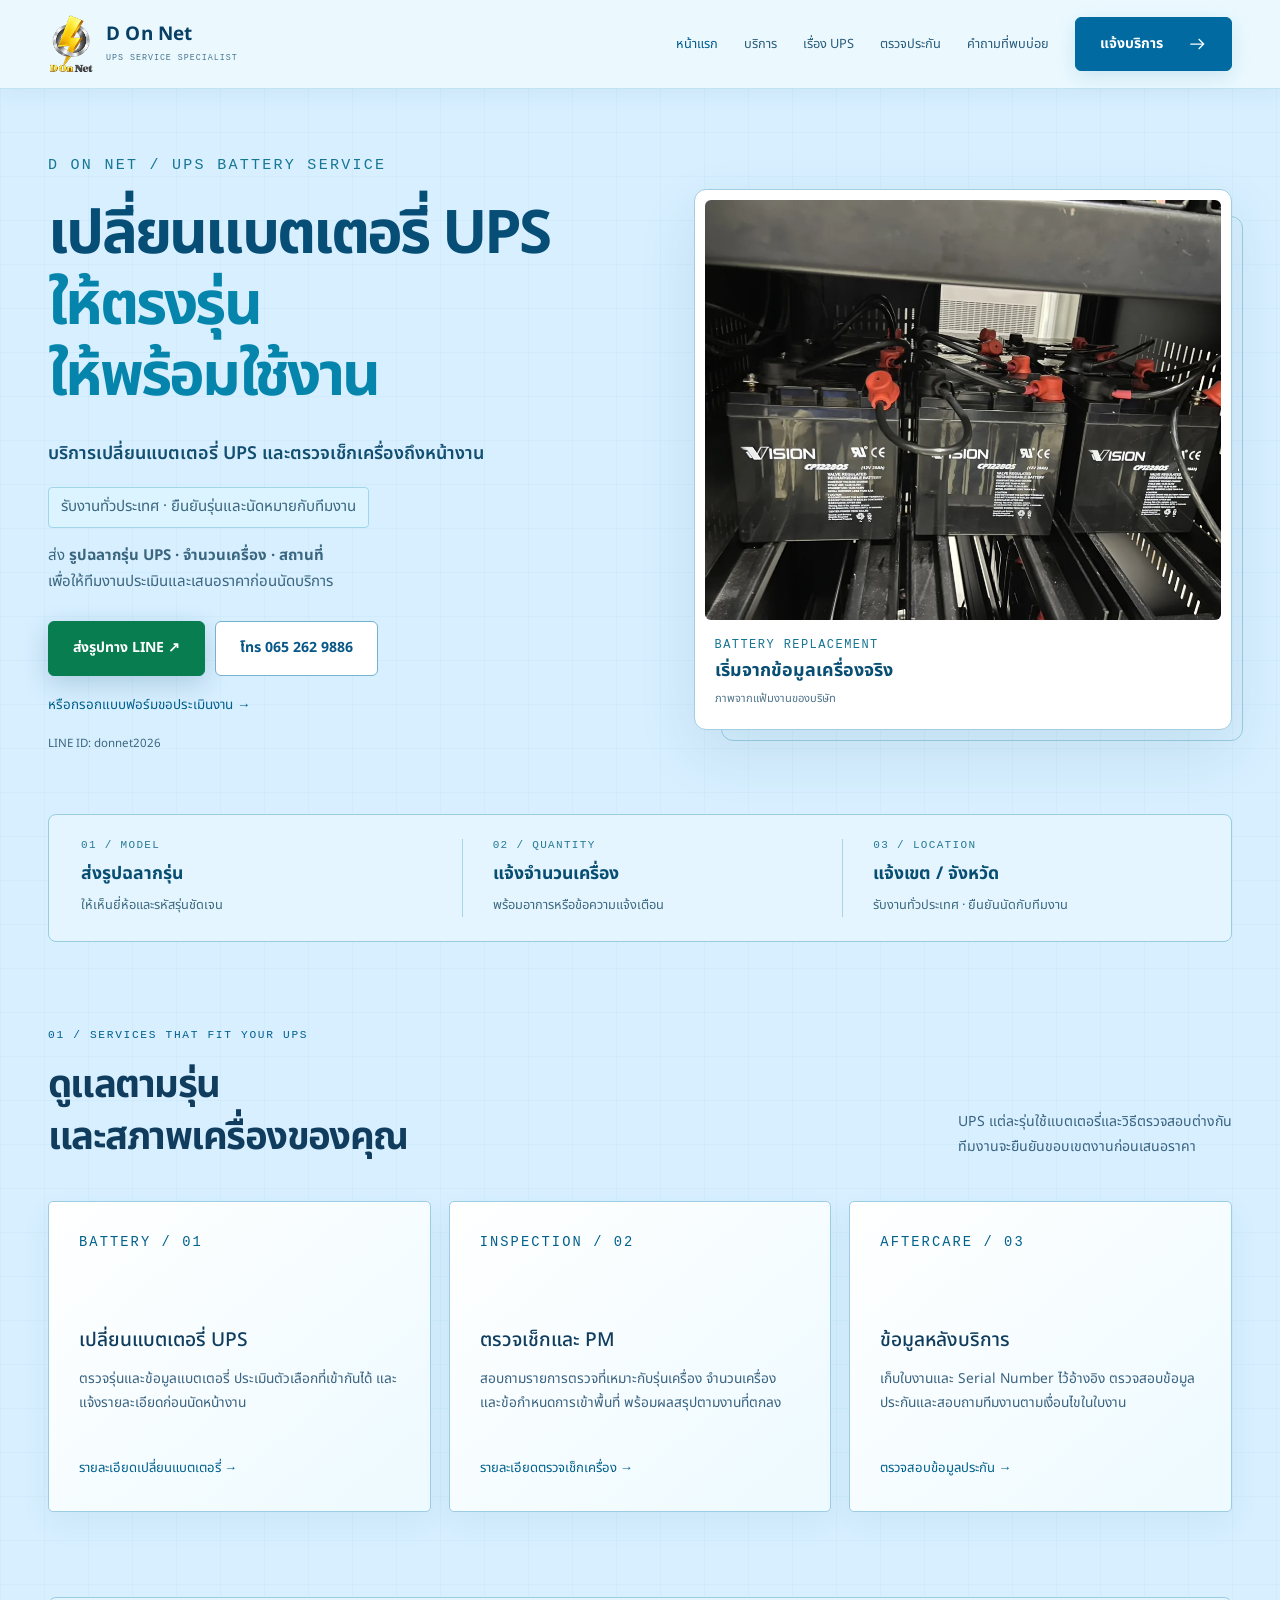
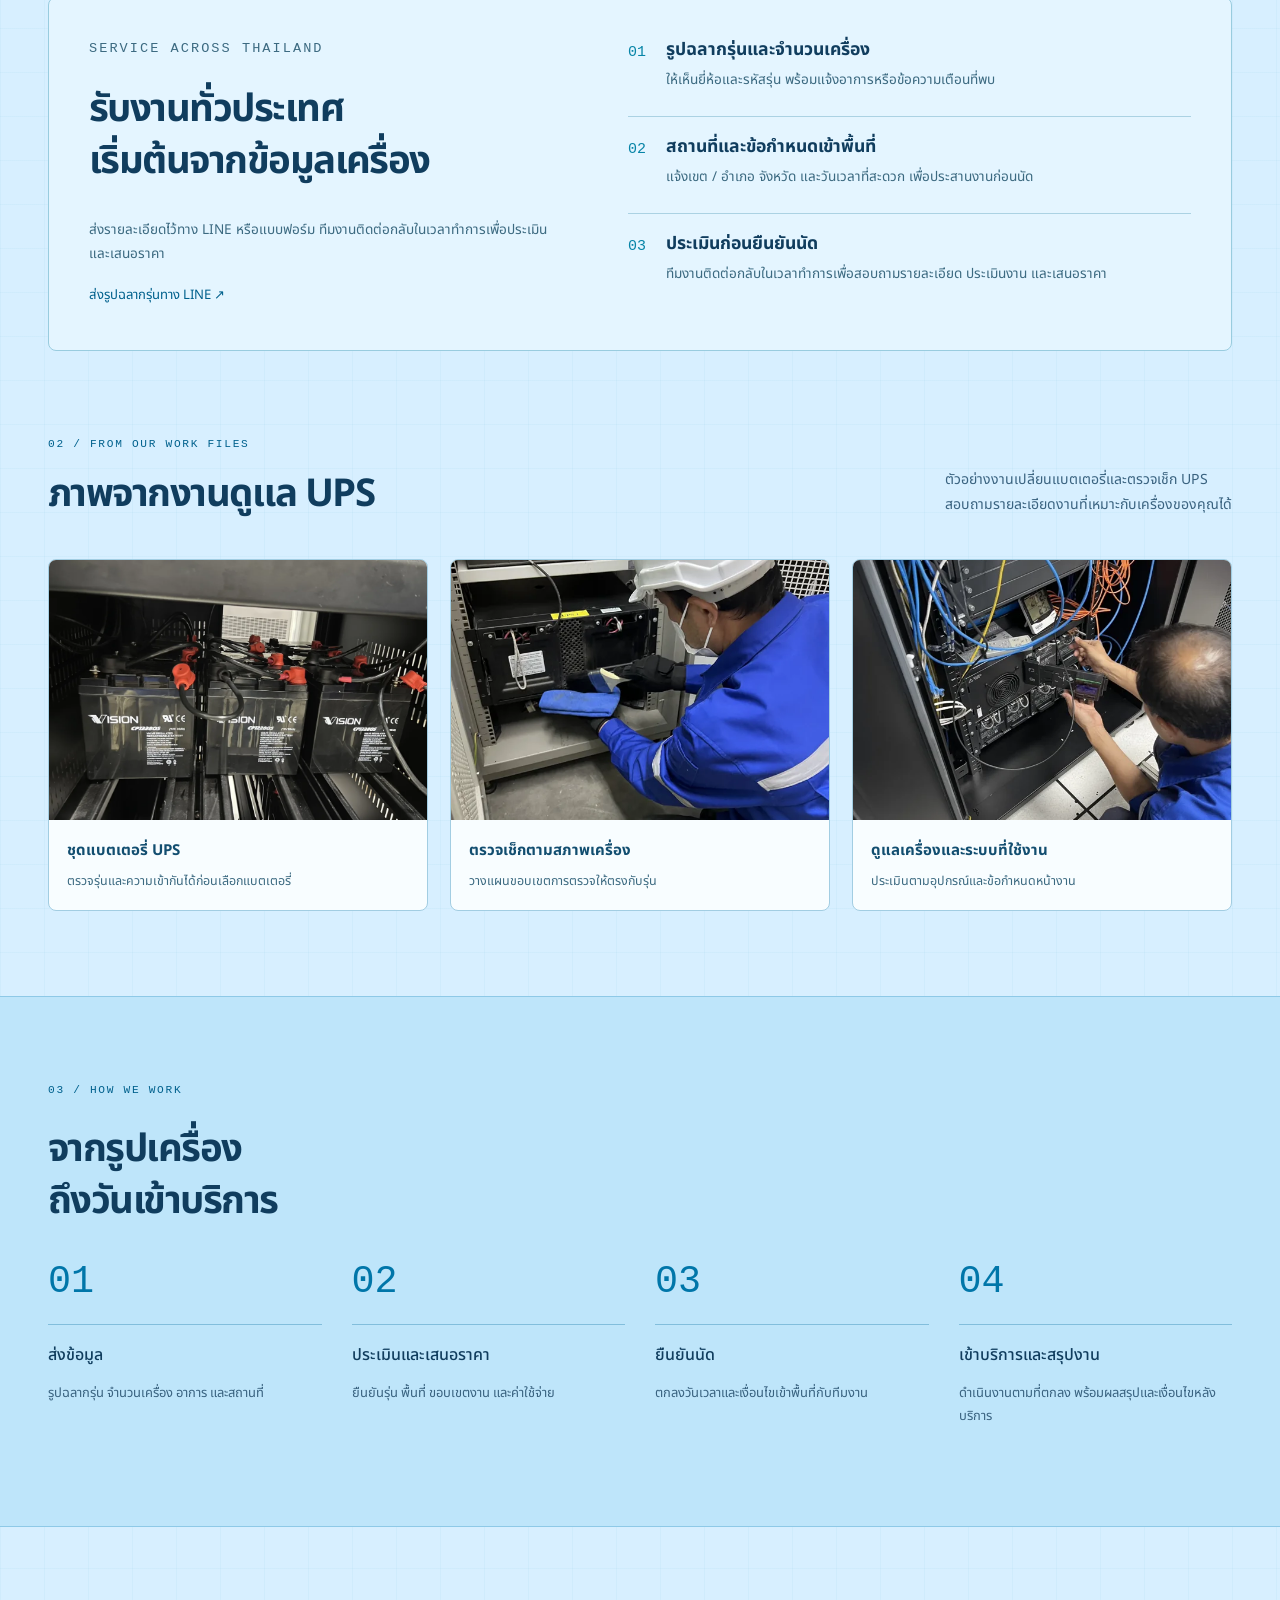
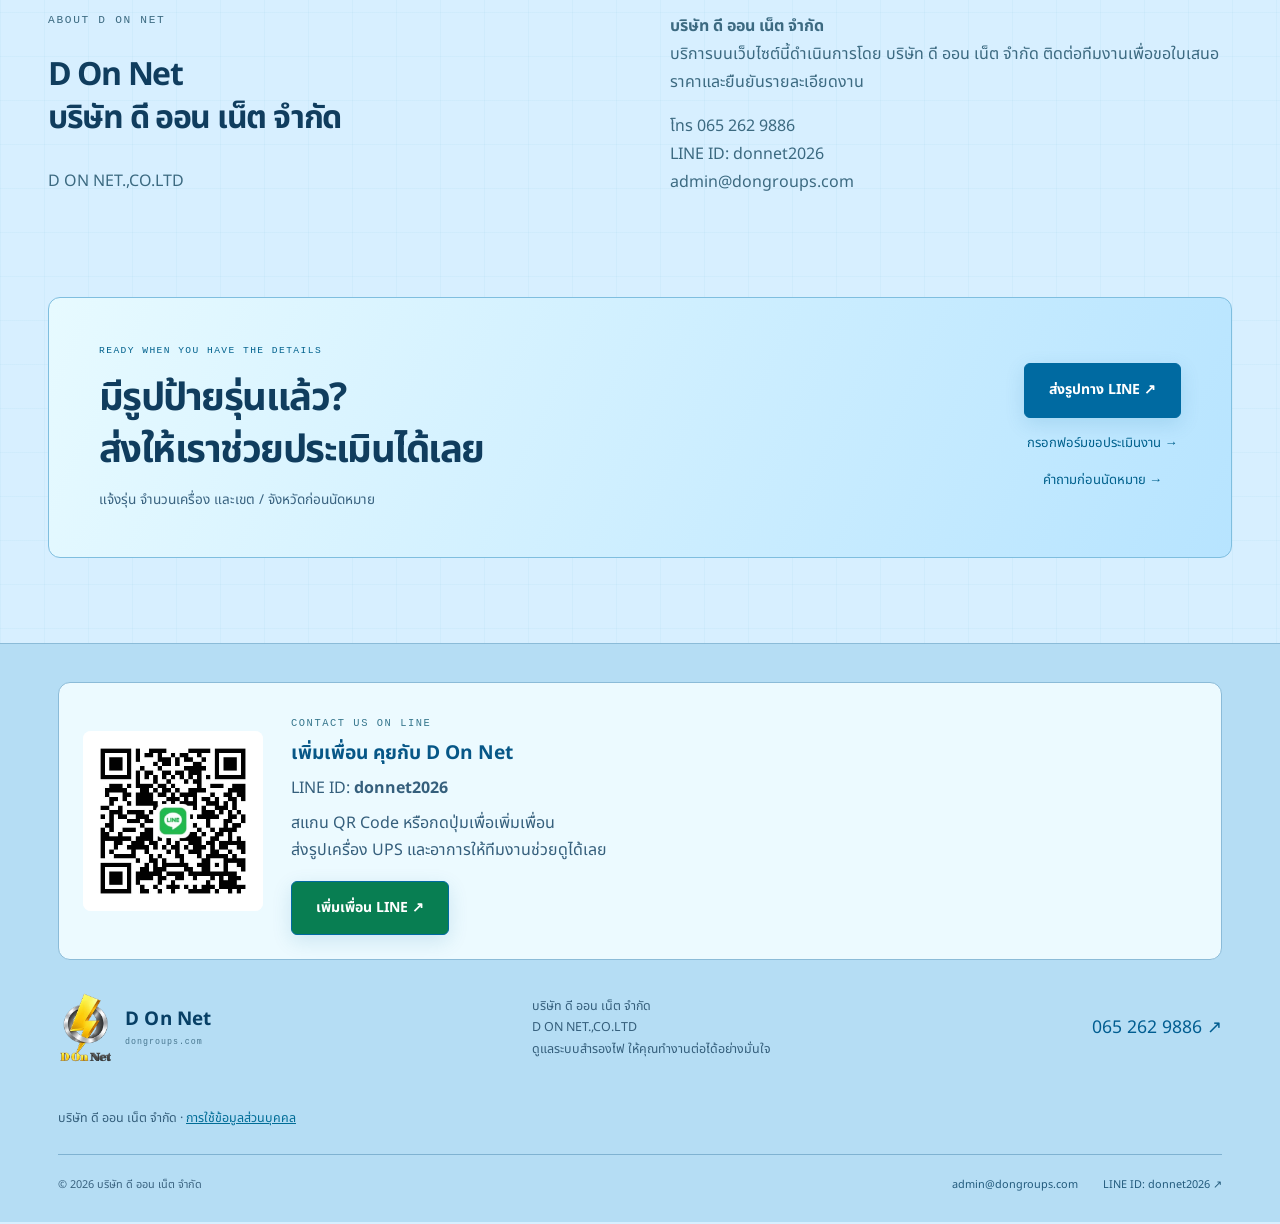
==== commit b39fd17b: "Clarify company name without domain explanation" ====
--- a/index.html
+++ b/index.html
@@ -8,6 +8,6 @@
 <section class="ads-terms wrap"><div><p class="eyebrow">SERVICE ACROSS THAILAND</p><h2>รับงานทั่วประเทศ<br>เริ่มต้นจากข้อมูลเครื่อง</h2><p>ส่งรายละเอียดไว้ทาง LINE หรือแบบฟอร์ม ทีมงานติดต่อกลับในเวลาทำการเพื่อประเมินและเสนอราคา</p><a class="text-link" href="https://line.me/ti/p/7WVA7WKmYW" target="_blank" rel="noopener">ส่งรูปฉลากรุ่นทาง LINE ↗</a></div><div class="ads-terms-list"><article><span>01</span><div><h3>รูปฉลากรุ่นและจำนวนเครื่อง</h3><p>ให้เห็นยี่ห้อและรหัสรุ่น พร้อมแจ้งอาการหรือข้อความเตือนที่พบ</p></div></article><article><span>02</span><div><h3>สถานที่และข้อกำหนดเข้าพื้นที่</h3><p>แจ้งเขต / อำเภอ จังหวัด และวันเวลาที่สะดวก เพื่อประสานงานก่อนนัด</p></div></article><article><span>03</span><div><h3>ประเมินก่อนยืนยันนัด</h3><p>ทีมงานติดต่อกลับในเวลาทำการเพื่อสอบถามรายละเอียด ประเมินงาน และเสนอราคา</p></div></article></div></section>
 <section class="section-space wrap"><div class="section-heading"><div><p class="eyebrow">02 / FROM OUR WORK FILES</p><h2>ภาพจากงานดูแล UPS</h2></div><p>ตัวอย่างงานเปลี่ยนแบตเตอรี่และตรวจเช็ก UPS<br>สอบถามรายละเอียดงานที่เหมาะกับเครื่องของคุณได้</p></div><div class="ads-work-grid"><figure><img src="assets/ups-battery-work.webp" alt="ชุดแบตเตอรี่ภายในเครื่อง UPS" width="1100" height="825" loading="lazy"><figcaption><strong>ชุดแบตเตอรี่ UPS</strong><span>ตรวจรุ่นและความเข้ากันได้ก่อนเลือกแบตเตอรี่</span></figcaption></figure><figure><img src="assets/ups-inspection-work.webp" alt="ทีมช่างทำงานตรวจเช็กอุปกรณ์ในตู้ UPS" width="638" height="850" loading="lazy"><figcaption><strong>ตรวจเช็กตามสภาพเครื่อง</strong><span>วางแผนขอบเขตการตรวจให้ตรงกับรุ่น</span></figcaption></figure><figure><img src="assets/ups-maintenance-work.webp" alt="ช่างใช้เครื่องมือวัดตรวจเช็ก UPS ภายในตู้ระบบ" width="638" height="850" loading="lazy"><figcaption><strong>ดูแลเครื่องและระบบที่ใช้งาน</strong><span>ประเมินตามอุปกรณ์และข้อกำหนดหน้างาน</span></figcaption></figure></div></section>
 <section class="workflow"><div class="wrap section-space"><p class="eyebrow">03 / HOW WE WORK</p><h2>จากรูปเครื่อง<br>ถึงวันเข้าบริการ</h2><div class="steps"><article><span class="step-number">01</span><h3>ส่งข้อมูล</h3><p>รูปฉลากรุ่น จำนวนเครื่อง อาการ และสถานที่</p></article><article><span class="step-number">02</span><h3>ประเมินและเสนอราคา</h3><p>ยืนยันรุ่น พื้นที่ ขอบเขตงาน และค่าใช้จ่าย</p></article><article><span class="step-number">03</span><h3>ยืนยันนัด</h3><p>ตกลงวันเวลาและเงื่อนไขเข้าพื้นที่กับทีมงาน</p></article><article><span class="step-number">04</span><h3>เข้าบริการและสรุปงาน</h3><p>ดำเนินงานตามที่ตกลง พร้อมผลสรุปและเงื่อนไขหลังบริการ</p></article></div></div></section>
-<section class="ads-company wrap section-space"><div><p class="eyebrow">THE COMPANY BEHIND DONGROUPS.COM</p><h2>D On Net<br>บริษัท ดี ออน เน็ต จำกัด</h2><p><span lang="en">D ON NET.,CO.LTD</span></p></div><div><p><strong>DonGroups คือชื่อโดเมนเว็บไซต์ของบริษัท</strong><br>บริการบนเว็บไซต์นี้ดำเนินการโดย บริษัท ดี ออน เน็ต จำกัด ติดต่อทีมงานเพื่อขอใบเสนอราคาและยืนยันรายละเอียดงาน</p><p>โทร <a href="tel:0652629886">065 262 9886</a><br>LINE ID: donnet2026<br><a href="mailto:admin@dongroups.com">admin@dongroups.com</a></p></div></section>
+<section class="ads-company wrap section-space"><div><p class="eyebrow">ABOUT D ON NET</p><h2>D On Net<br>บริษัท ดี ออน เน็ต จำกัด</h2><p><span lang="en">D ON NET.,CO.LTD</span></p></div><div><p><strong>บริษัท ดี ออน เน็ต จำกัด</strong><br>บริการบนเว็บไซต์นี้ดำเนินการโดย บริษัท ดี ออน เน็ต จำกัด ติดต่อทีมงานเพื่อขอใบเสนอราคาและยืนยันรายละเอียดงาน</p><p>โทร <a href="tel:0652629886">065 262 9886</a><br>LINE ID: donnet2026<br><a href="mailto:admin@dongroups.com">admin@dongroups.com</a></p></div></section>
 <section class="contact-banner wrap"><div><p class="eyebrow">READY WHEN YOU HAVE THE DETAILS</p><h2>มีรูปป้ายรุ่นแล้ว?<br>ส่งให้เราช่วยประเมินได้เลย</h2><p>แจ้งรุ่น จำนวนเครื่อง และเขต / จังหวัดก่อนนัดหมาย</p></div><div class="cta-actions"><a class="button" href="https://line.me/ti/p/7WVA7WKmYW" target="_blank" rel="noopener">ส่งรูปทาง LINE ↗</a><a class="text-link" href="submit.html">กรอกฟอร์มขอประเมินงาน →</a><a class="text-link" href="faq.html">คำถามก่อนนัดหมาย →</a></div></section>
-</main><footer class="site-footer"><div class="line-contact"><a class="line-contact-qr" href="https://line.me/ti/p/7WVA7WKmYW" target="_blank" rel="noopener" aria-label="เพิ่มเพื่อน LINE donnet2026"><img src="assets/line-donnet2026-qr.jpg" alt="QR Code เพิ่มเพื่อน LINE ส่วนตัว donnet2026" width="574" height="574" loading="lazy"></a><div><p class="eyebrow">CONTACT US ON LINE</p><h3>เพิ่มเพื่อน คุยกับ D On Net</h3><p>LINE ID: <strong>donnet2026</strong><br></p><p>สแกน QR Code หรือกดปุ่มเพื่อเพิ่มเพื่อน<br>ส่งรูปเครื่อง UPS และอาการให้ทีมงานช่วยดูได้เลย</p><a class="button" href="https://line.me/ti/p/7WVA7WKmYW" target="_blank" rel="noopener">เพิ่มเพื่อน LINE ↗</a></div></div><div class="footer-top"><a class="logo company-logo" href="index.html"><img src="assets/d-on-net-logo-small.webp" alt="โลโก้ D On Net" width="1080" height="1482"><span>D On Net<small>dongroups.com</small></span></a><p>บริษัท ดี ออน เน็ต จำกัด<br><span lang="en">D ON NET.,CO.LTD</span><br>ดูแลระบบสำรองไฟ ให้คุณทำงานต่อได้อย่างมั่นใจ</p><a href="tel:0652629886">065 262 9886 ↗</a></div><p class="ads-company-note">DonGroups คือชื่อโดเมนของ บริษัท ดี ออน เน็ต จำกัด · <a href="privacy.html">การใช้ข้อมูลส่วนบุคคล</a></p><div class="footer-bottom"><span>© 2026 บริษัท ดี ออน เน็ต จำกัด</span><div><a href="mailto:admin@dongroups.com">admin@dongroups.com</a><a href="https://line.me/ti/p/7WVA7WKmYW" target="_blank" rel="noopener">LINE ID: donnet2026 ↗</a></div></div></footer><script src="service-config.js?v=ads20261031"></script><script src="analytics-config.js?v=ads20261031"></script><script src="measurement.js?v=ads20261031"></script><script src="site.js"></script><script src="contact.js?v=ads20261031"></script><nav class="mobile-contact" aria-label="ติดต่อทีมงาน"><a class="button" href="https://line.me/ti/p/7WVA7WKmYW" target="_blank" rel="noopener">ส่งรูปทาง LINE ↗</a><a class="button secondary" href="tel:0652629886">โทร 065 262 9886</a></nav></body></html>+</main><footer class="site-footer"><div class="line-contact"><a class="line-contact-qr" href="https://line.me/ti/p/7WVA7WKmYW" target="_blank" rel="noopener" aria-label="เพิ่มเพื่อน LINE donnet2026"><img src="assets/line-donnet2026-qr.jpg" alt="QR Code เพิ่มเพื่อน LINE ส่วนตัว donnet2026" width="574" height="574" loading="lazy"></a><div><p class="eyebrow">CONTACT US ON LINE</p><h3>เพิ่มเพื่อน คุยกับ D On Net</h3><p>LINE ID: <strong>donnet2026</strong><br></p><p>สแกน QR Code หรือกดปุ่มเพื่อเพิ่มเพื่อน<br>ส่งรูปเครื่อง UPS และอาการให้ทีมงานช่วยดูได้เลย</p><a class="button" href="https://line.me/ti/p/7WVA7WKmYW" target="_blank" rel="noopener">เพิ่มเพื่อน LINE ↗</a></div></div><div class="footer-top"><a class="logo company-logo" href="index.html"><img src="assets/d-on-net-logo-small.webp" alt="โลโก้ D On Net" width="1080" height="1482"><span>D On Net<small>dongroups.com</small></span></a><p>บริษัท ดี ออน เน็ต จำกัด<br><span lang="en">D ON NET.,CO.LTD</span><br>ดูแลระบบสำรองไฟ ให้คุณทำงานต่อได้อย่างมั่นใจ</p><a href="tel:0652629886">065 262 9886 ↗</a></div><p class="ads-company-note">บริษัท ดี ออน เน็ต จำกัด · <a href="privacy.html">การใช้ข้อมูลส่วนบุคคล</a></p><div class="footer-bottom"><span>© 2026 บริษัท ดี ออน เน็ต จำกัด</span><div><a href="mailto:admin@dongroups.com">admin@dongroups.com</a><a href="https://line.me/ti/p/7WVA7WKmYW" target="_blank" rel="noopener">LINE ID: donnet2026 ↗</a></div></div></footer><script src="service-config.js?v=ads20261031"></script><script src="analytics-config.js?v=ads20261031"></script><script src="measurement.js?v=ads20261031"></script><script src="site.js"></script><script src="contact.js?v=ads20261031"></script><nav class="mobile-contact" aria-label="ติดต่อทีมงาน"><a class="button" href="https://line.me/ti/p/7WVA7WKmYW" target="_blank" rel="noopener">ส่งรูปทาง LINE ↗</a><a class="button secondary" href="tel:0652629886">โทร 065 262 9886</a></nav></body></html>
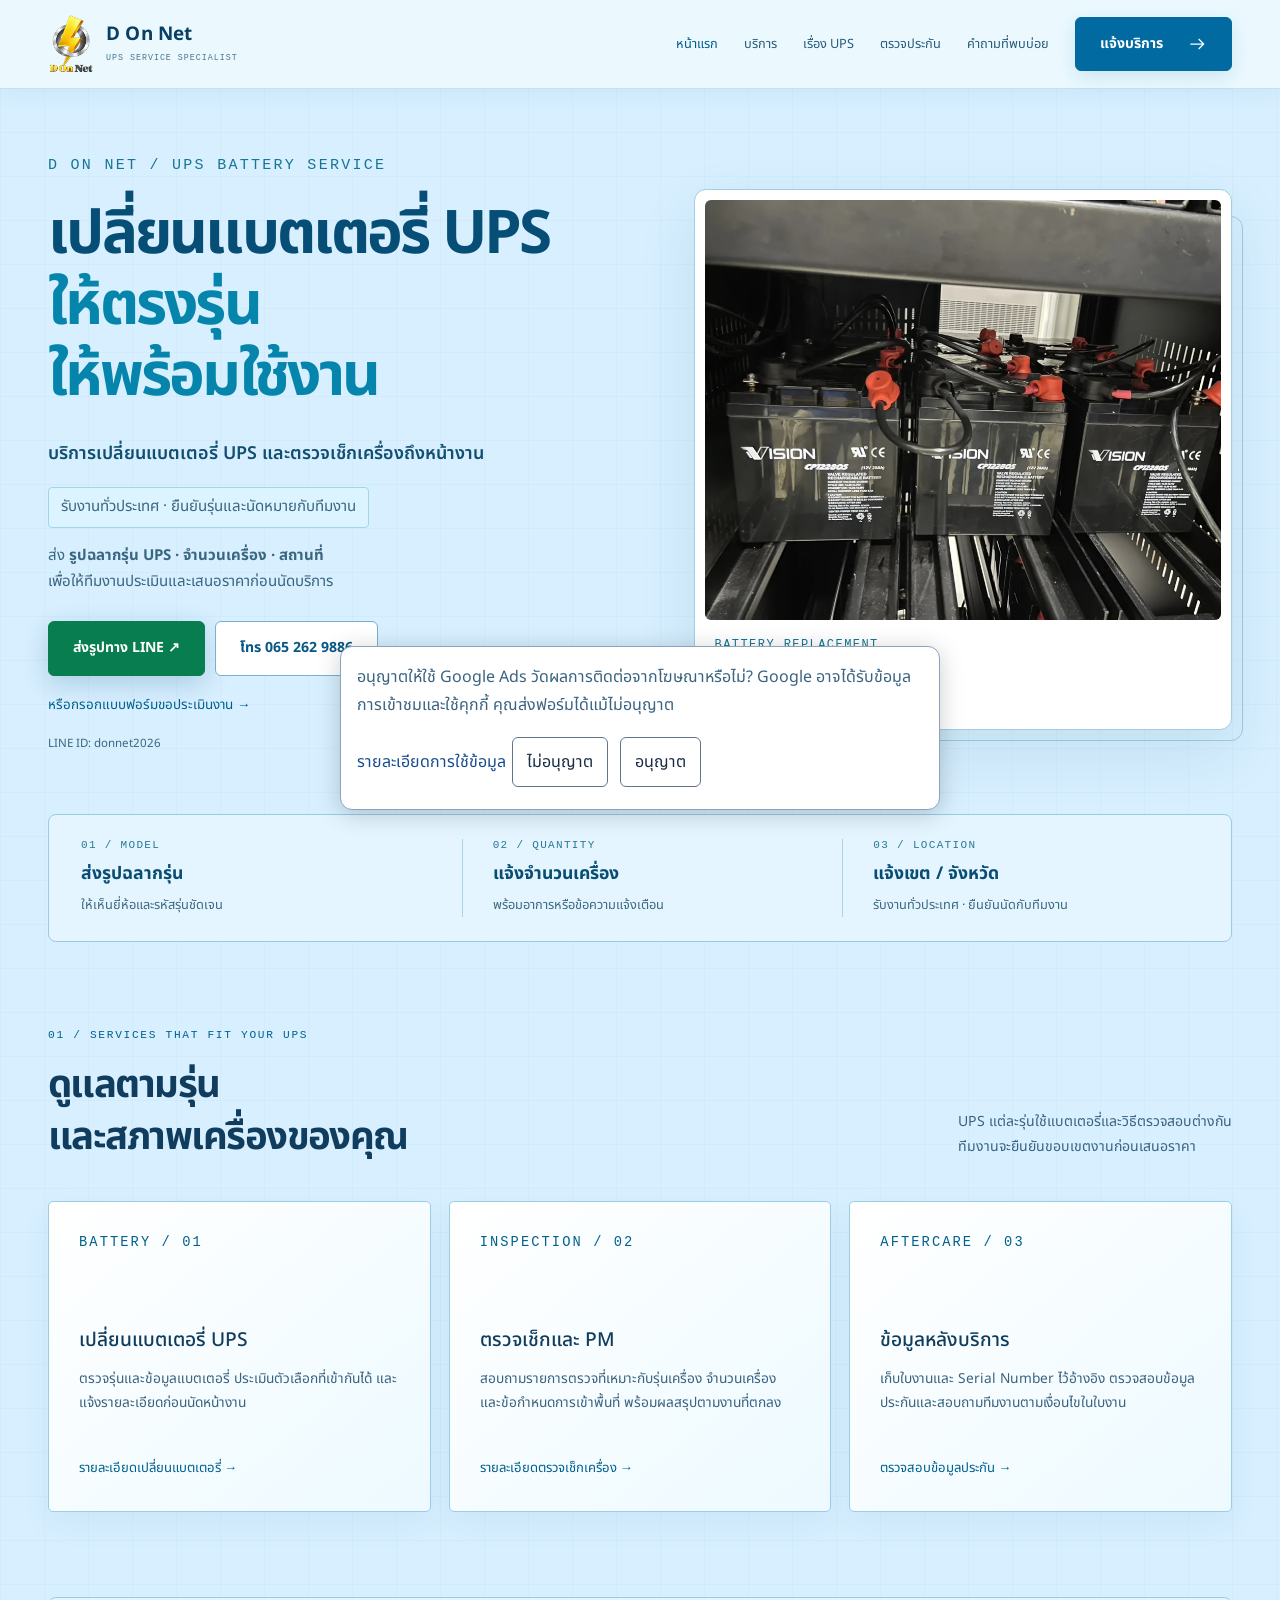
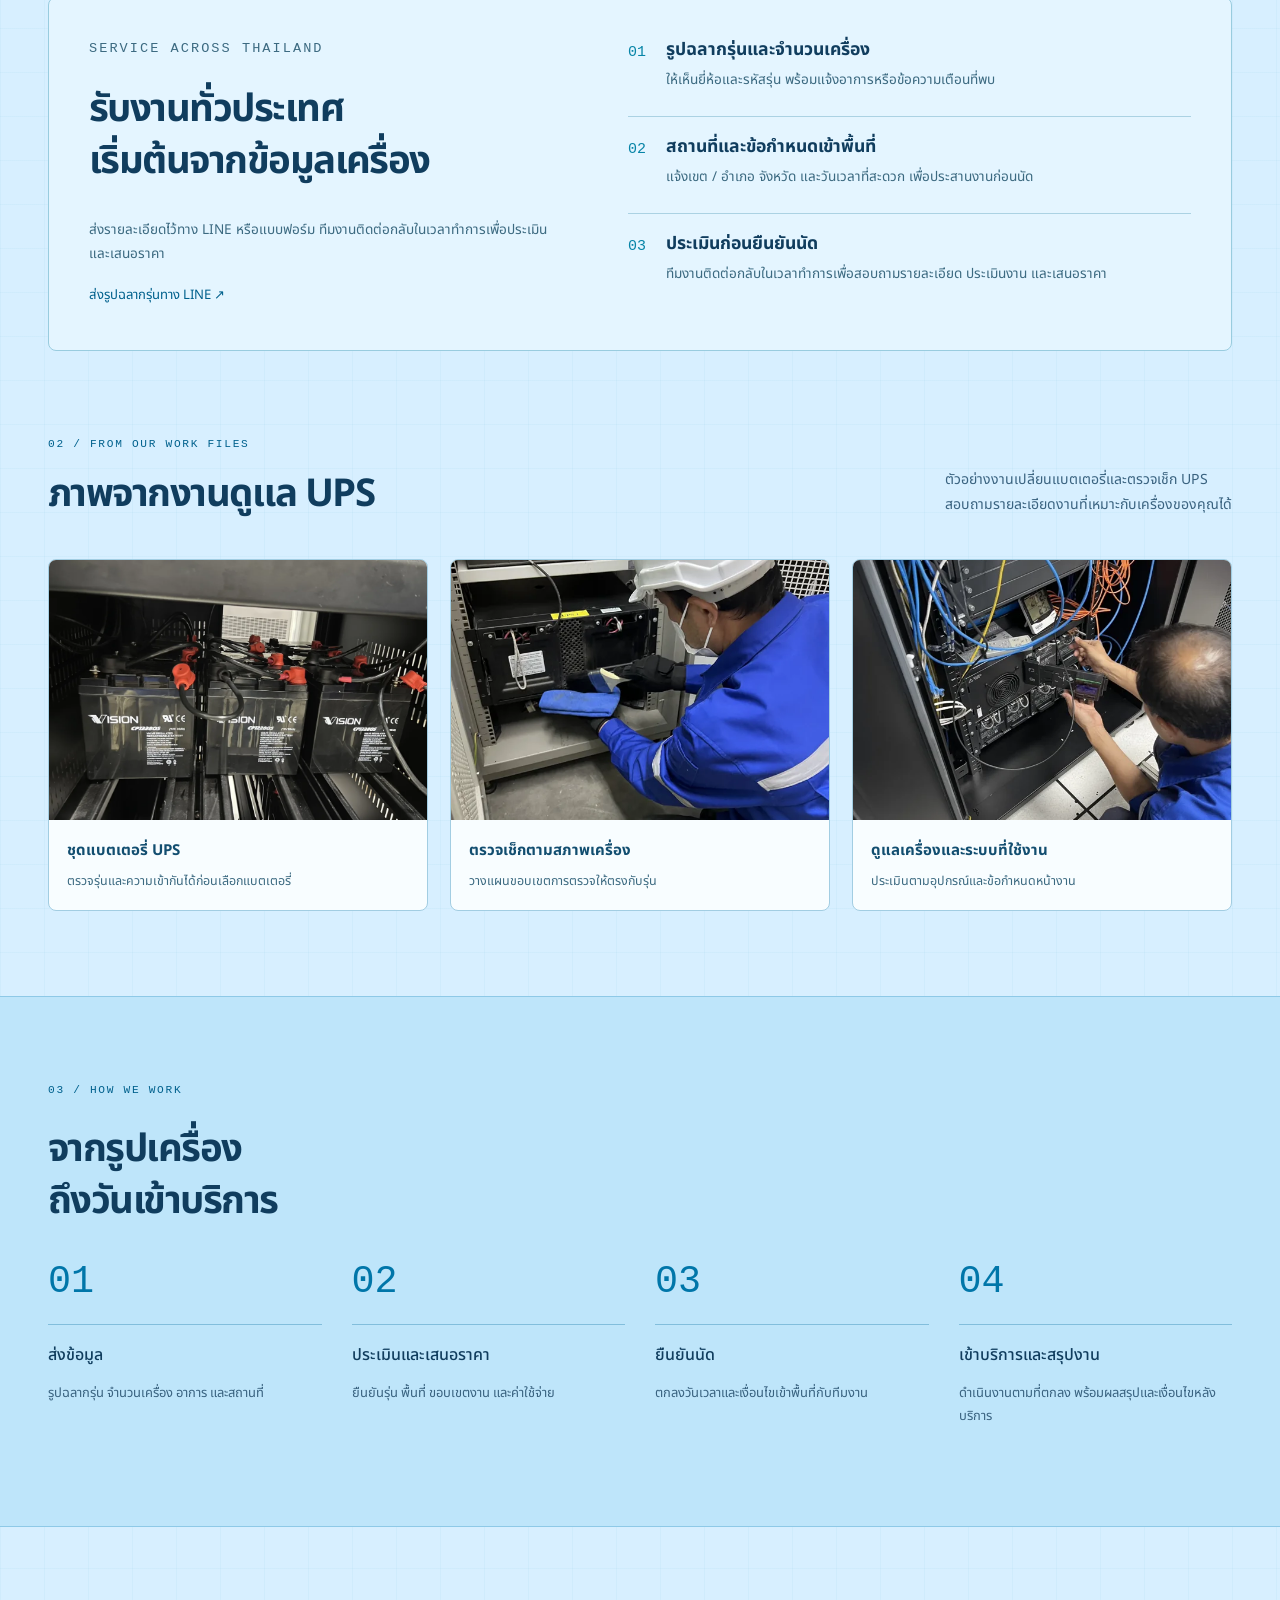
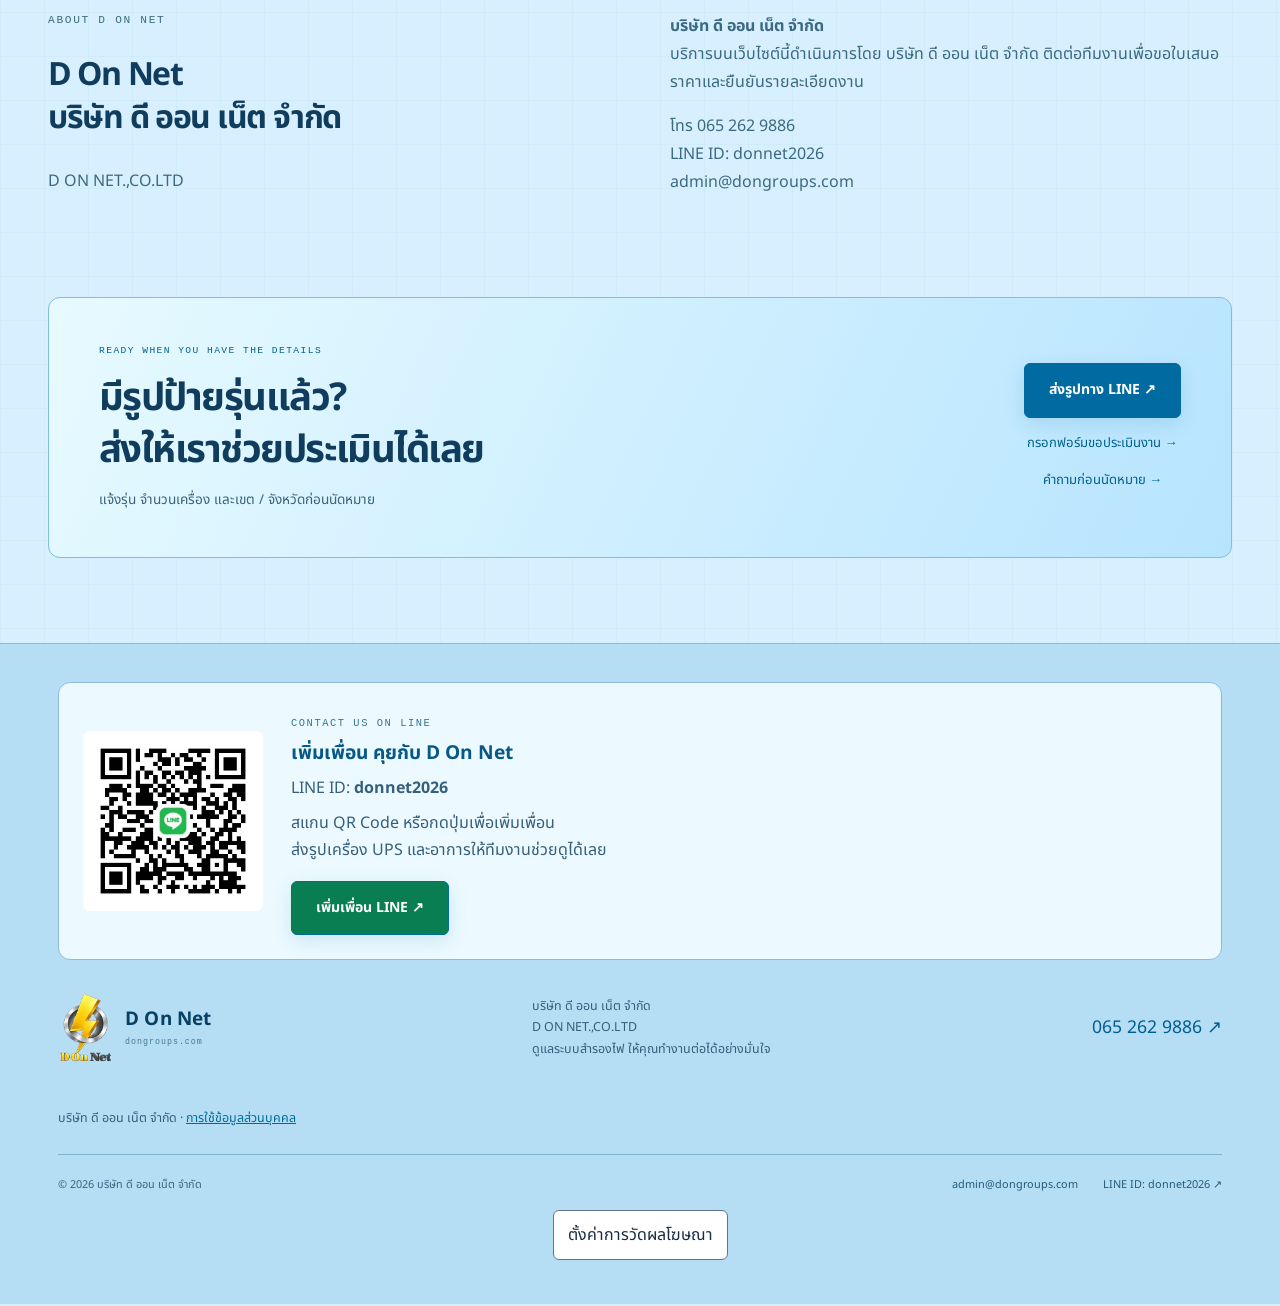
==== commit 6749cc66: "Enable consent-gated Google Ads tag across website" ====
--- a/index.html
+++ b/index.html
@@ -1,4 +1,4 @@
-<!DOCTYPE html><html lang="th"><head><meta charset="UTF-8"><meta name="viewport" content="width=device-width,initial-scale=1"><title>เปลี่ยนแบตเตอรี่ UPS ถึงหน้างาน · ขอประเมินรุ่นและพื้นที่ | D On Net</title><meta name="description" content="บริการเปลี่ยนแบตเตอรี่ UPS และตรวจเช็กเครื่อง รับงานทั่วประเทศ ส่งรูปฉลากรุ่น จำนวนเครื่อง และพื้นที่ เพื่อขอประเมินก่อนนัดหมาย โทร 065 262 9886 หรือ LINE donnet2026"><link rel="icon" type="image/png" href="assets/d-on-net-logo-small.webp"><link rel="preconnect" href="https://fonts.googleapis.com"><link rel="preconnect" href="https://fonts.gstatic.com" crossorigin><link href="https://fonts.googleapis.com/css2?family=Noto+Sans+Thai:wght@400;500;600;700;800&display=swap" rel="stylesheet"><link rel="stylesheet" href="site.css"><link rel="stylesheet" href="azure.css?v=line20261031"><link rel="stylesheet" href="contact.css?v=ads20261031"></head><body><a class="skip" href="#main">ข้ามไปเนื้อหา</a><header class="site-header"><div class="nav-shell"><a class="logo company-logo" href="index.html" aria-label="D On Net หน้าแรก"><img src="assets/d-on-net-logo-small.webp" alt="โลโก้ D On Net" width="1080" height="1482"><span>D On Net<small>UPS SERVICE SPECIALIST</small></span></a><button class="menu-toggle" aria-controls="site-menu" aria-expanded="false" aria-label="เปิดเมนู">☰</button><nav id="site-menu" class="site-menu" aria-label="เมนูหลัก"><a href="index.html" aria-current="page">หน้าแรก</a><a href="services.html" >บริการ</a><a href="ups-info.html" >เรื่อง UPS</a><a href="warranty.html" >ตรวจประกัน</a><a href="faq.html" >คำถามที่พบบ่อย</a><a class="button small" href="submit.html">แจ้งบริการ <svg viewBox="0 0 24 24" fill="none" stroke="currentColor" stroke-width="1.5" aria-hidden="true"><path d="M4 12h16m-6-6 6 6-6 6"/></svg></a></nav></div></header><main id="main">
+<!DOCTYPE html><html lang="th"><head><meta charset="UTF-8"><meta name="viewport" content="width=device-width,initial-scale=1"><title>เปลี่ยนแบตเตอรี่ UPS ถึงหน้างาน · ขอประเมินรุ่นและพื้นที่ | D On Net</title><meta name="description" content="บริการเปลี่ยนแบตเตอรี่ UPS และตรวจเช็กเครื่อง รับงานทั่วประเทศ ส่งรูปฉลากรุ่น จำนวนเครื่อง และพื้นที่ เพื่อขอประเมินก่อนนัดหมาย โทร 065 262 9886 หรือ LINE donnet2026"><link rel="icon" type="image/png" href="assets/d-on-net-logo-small.webp"><link rel="preconnect" href="https://fonts.googleapis.com"><link rel="preconnect" href="https://fonts.gstatic.com" crossorigin><link href="https://fonts.googleapis.com/css2?family=Noto+Sans+Thai:wght@400;500;600;700;800&display=swap" rel="stylesheet"><link rel="stylesheet" href="site.css"><link rel="stylesheet" href="azure.css?v=line20261031"><link rel="stylesheet" href="contact.css?v=ads20261031"><script defer src="analytics-config.js?v=tag20261102"></script><script defer src="measurement.js?v=tag20261102"></script></head><body><a class="skip" href="#main">ข้ามไปเนื้อหา</a><header class="site-header"><div class="nav-shell"><a class="logo company-logo" href="index.html" aria-label="D On Net หน้าแรก"><img src="assets/d-on-net-logo-small.webp" alt="โลโก้ D On Net" width="1080" height="1482"><span>D On Net<small>UPS SERVICE SPECIALIST</small></span></a><button class="menu-toggle" aria-controls="site-menu" aria-expanded="false" aria-label="เปิดเมนู">☰</button><nav id="site-menu" class="site-menu" aria-label="เมนูหลัก"><a href="index.html" aria-current="page">หน้าแรก</a><a href="services.html" >บริการ</a><a href="ups-info.html" >เรื่อง UPS</a><a href="warranty.html" >ตรวจประกัน</a><a href="faq.html" >คำถามที่พบบ่อย</a><a class="button small" href="submit.html">แจ้งบริการ <svg viewBox="0 0 24 24" fill="none" stroke="currentColor" stroke-width="1.5" aria-hidden="true"><path d="M4 12h16m-6-6 6 6-6 6"/></svg></a></nav></div></header><main id="main">
 <section class="ads-hero wrap">
   <div class="ads-hero-copy"><p class="eyebrow">D ON NET / UPS BATTERY SERVICE</p><h1>เปลี่ยนแบตเตอรี่ UPS<br><span>ให้ตรงรุ่น<br>ให้พร้อมใช้งาน</span></h1><p class="ads-lead">บริการเปลี่ยนแบตเตอรี่ UPS และตรวจเช็กเครื่องถึงหน้างาน</p><p class="ads-area">รับงานทั่วประเทศ · ยืนยันรุ่นและนัดหมายกับทีมงาน</p><p>ส่ง <strong>รูปฉลากรุ่น UPS · จำนวนเครื่อง · สถานที่</strong><br>เพื่อให้ทีมงานประเมินและเสนอราคาก่อนนัดบริการ</p><div class="hero-actions"><a class="button" href="https://line.me/ti/p/7WVA7WKmYW" target="_blank" rel="noopener">ส่งรูปทาง LINE ↗</a><a class="button secondary" href="tel:0652629886">โทร 065 262 9886</a></div><a class="text-link ads-form-link" href="submit.html">หรือกรอกแบบฟอร์มขอประเมินงาน →</a><p class="ads-contact-note">LINE ID: donnet2026</p></div>
   <figure class="ads-hero-photo"><img src="assets/ups-battery-work.webp" width="1100" height="825" alt="ชุดแบตเตอรี่ในเครื่อง UPS จากแฟ้มงานเปลี่ยนแบตเตอรี่ของบริษัท" fetchpriority="high"><figcaption><span>BATTERY REPLACEMENT</span><strong>เริ่มจากข้อมูลเครื่องจริง</strong><small>ภาพจากแฟ้มงานของบริษัท</small></figcaption></figure>
@@ -10,4 +10,4 @@
 <section class="workflow"><div class="wrap section-space"><p class="eyebrow">03 / HOW WE WORK</p><h2>จากรูปเครื่อง<br>ถึงวันเข้าบริการ</h2><div class="steps"><article><span class="step-number">01</span><h3>ส่งข้อมูล</h3><p>รูปฉลากรุ่น จำนวนเครื่อง อาการ และสถานที่</p></article><article><span class="step-number">02</span><h3>ประเมินและเสนอราคา</h3><p>ยืนยันรุ่น พื้นที่ ขอบเขตงาน และค่าใช้จ่าย</p></article><article><span class="step-number">03</span><h3>ยืนยันนัด</h3><p>ตกลงวันเวลาและเงื่อนไขเข้าพื้นที่กับทีมงาน</p></article><article><span class="step-number">04</span><h3>เข้าบริการและสรุปงาน</h3><p>ดำเนินงานตามที่ตกลง พร้อมผลสรุปและเงื่อนไขหลังบริการ</p></article></div></div></section>
 <section class="ads-company wrap section-space"><div><p class="eyebrow">ABOUT D ON NET</p><h2>D On Net<br>บริษัท ดี ออน เน็ต จำกัด</h2><p><span lang="en">D ON NET.,CO.LTD</span></p></div><div><p><strong>บริษัท ดี ออน เน็ต จำกัด</strong><br>บริการบนเว็บไซต์นี้ดำเนินการโดย บริษัท ดี ออน เน็ต จำกัด ติดต่อทีมงานเพื่อขอใบเสนอราคาและยืนยันรายละเอียดงาน</p><p>โทร <a href="tel:0652629886">065 262 9886</a><br>LINE ID: donnet2026<br><a href="mailto:admin@dongroups.com">admin@dongroups.com</a></p></div></section>
 <section class="contact-banner wrap"><div><p class="eyebrow">READY WHEN YOU HAVE THE DETAILS</p><h2>มีรูปป้ายรุ่นแล้ว?<br>ส่งให้เราช่วยประเมินได้เลย</h2><p>แจ้งรุ่น จำนวนเครื่อง และเขต / จังหวัดก่อนนัดหมาย</p></div><div class="cta-actions"><a class="button" href="https://line.me/ti/p/7WVA7WKmYW" target="_blank" rel="noopener">ส่งรูปทาง LINE ↗</a><a class="text-link" href="submit.html">กรอกฟอร์มขอประเมินงาน →</a><a class="text-link" href="faq.html">คำถามก่อนนัดหมาย →</a></div></section>
-</main><footer class="site-footer"><div class="line-contact"><a class="line-contact-qr" href="https://line.me/ti/p/7WVA7WKmYW" target="_blank" rel="noopener" aria-label="เพิ่มเพื่อน LINE donnet2026"><img src="assets/line-donnet2026-qr.jpg" alt="QR Code เพิ่มเพื่อน LINE ส่วนตัว donnet2026" width="574" height="574" loading="lazy"></a><div><p class="eyebrow">CONTACT US ON LINE</p><h3>เพิ่มเพื่อน คุยกับ D On Net</h3><p>LINE ID: <strong>donnet2026</strong><br></p><p>สแกน QR Code หรือกดปุ่มเพื่อเพิ่มเพื่อน<br>ส่งรูปเครื่อง UPS และอาการให้ทีมงานช่วยดูได้เลย</p><a class="button" href="https://line.me/ti/p/7WVA7WKmYW" target="_blank" rel="noopener">เพิ่มเพื่อน LINE ↗</a></div></div><div class="footer-top"><a class="logo company-logo" href="index.html"><img src="assets/d-on-net-logo-small.webp" alt="โลโก้ D On Net" width="1080" height="1482"><span>D On Net<small>dongroups.com</small></span></a><p>บริษัท ดี ออน เน็ต จำกัด<br><span lang="en">D ON NET.,CO.LTD</span><br>ดูแลระบบสำรองไฟ ให้คุณทำงานต่อได้อย่างมั่นใจ</p><a href="tel:0652629886">065 262 9886 ↗</a></div><p class="ads-company-note">บริษัท ดี ออน เน็ต จำกัด · <a href="privacy.html">การใช้ข้อมูลส่วนบุคคล</a></p><div class="footer-bottom"><span>© 2026 บริษัท ดี ออน เน็ต จำกัด</span><div><a href="mailto:admin@dongroups.com">admin@dongroups.com</a><a href="https://line.me/ti/p/7WVA7WKmYW" target="_blank" rel="noopener">LINE ID: donnet2026 ↗</a></div></div></footer><script src="service-config.js?v=ads20261031"></script><script src="analytics-config.js?v=ads20261031"></script><script src="measurement.js?v=ads20261031"></script><script src="site.js"></script><script src="contact.js?v=ads20261031"></script><nav class="mobile-contact" aria-label="ติดต่อทีมงาน"><a class="button" href="https://line.me/ti/p/7WVA7WKmYW" target="_blank" rel="noopener">ส่งรูปทาง LINE ↗</a><a class="button secondary" href="tel:0652629886">โทร 065 262 9886</a></nav></body></html>+</main><footer class="site-footer"><div class="line-contact"><a class="line-contact-qr" href="https://line.me/ti/p/7WVA7WKmYW" target="_blank" rel="noopener" aria-label="เพิ่มเพื่อน LINE donnet2026"><img src="assets/line-donnet2026-qr.jpg" alt="QR Code เพิ่มเพื่อน LINE ส่วนตัว donnet2026" width="574" height="574" loading="lazy"></a><div><p class="eyebrow">CONTACT US ON LINE</p><h3>เพิ่มเพื่อน คุยกับ D On Net</h3><p>LINE ID: <strong>donnet2026</strong><br></p><p>สแกน QR Code หรือกดปุ่มเพื่อเพิ่มเพื่อน<br>ส่งรูปเครื่อง UPS และอาการให้ทีมงานช่วยดูได้เลย</p><a class="button" href="https://line.me/ti/p/7WVA7WKmYW" target="_blank" rel="noopener">เพิ่มเพื่อน LINE ↗</a></div></div><div class="footer-top"><a class="logo company-logo" href="index.html"><img src="assets/d-on-net-logo-small.webp" alt="โลโก้ D On Net" width="1080" height="1482"><span>D On Net<small>dongroups.com</small></span></a><p>บริษัท ดี ออน เน็ต จำกัด<br><span lang="en">D ON NET.,CO.LTD</span><br>ดูแลระบบสำรองไฟ ให้คุณทำงานต่อได้อย่างมั่นใจ</p><a href="tel:0652629886">065 262 9886 ↗</a></div><p class="ads-company-note">บริษัท ดี ออน เน็ต จำกัด · <a href="privacy.html">การใช้ข้อมูลส่วนบุคคล</a></p><div class="footer-bottom"><span>© 2026 บริษัท ดี ออน เน็ต จำกัด</span><div><a href="mailto:admin@dongroups.com">admin@dongroups.com</a><a href="https://line.me/ti/p/7WVA7WKmYW" target="_blank" rel="noopener">LINE ID: donnet2026 ↗</a></div></div></footer><script src="service-config.js?v=ads20261031"></script><script src="site.js"></script><script src="contact.js?v=ads20261031"></script><nav class="mobile-contact" aria-label="ติดต่อทีมงาน"><a class="button" href="https://line.me/ti/p/7WVA7WKmYW" target="_blank" rel="noopener">ส่งรูปทาง LINE ↗</a><a class="button secondary" href="tel:0652629886">โทร 065 262 9886</a></nav></body></html>
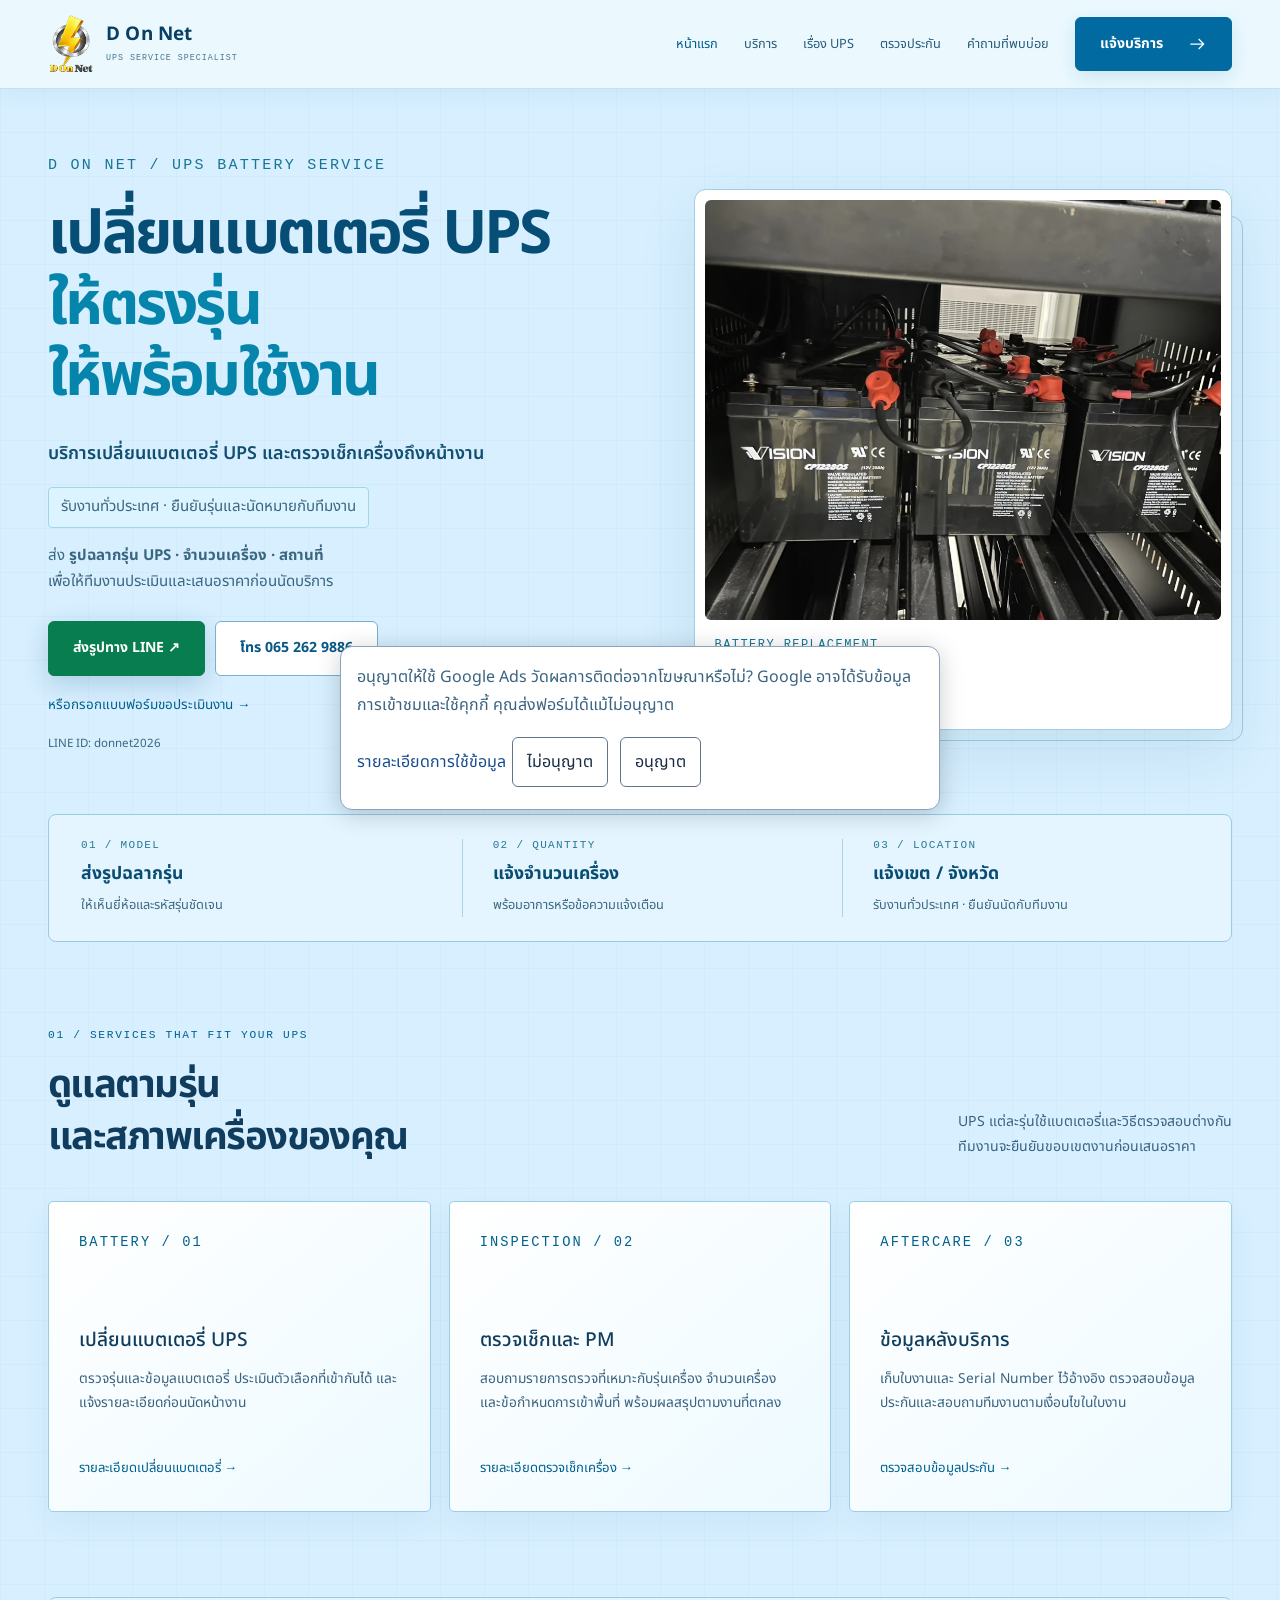
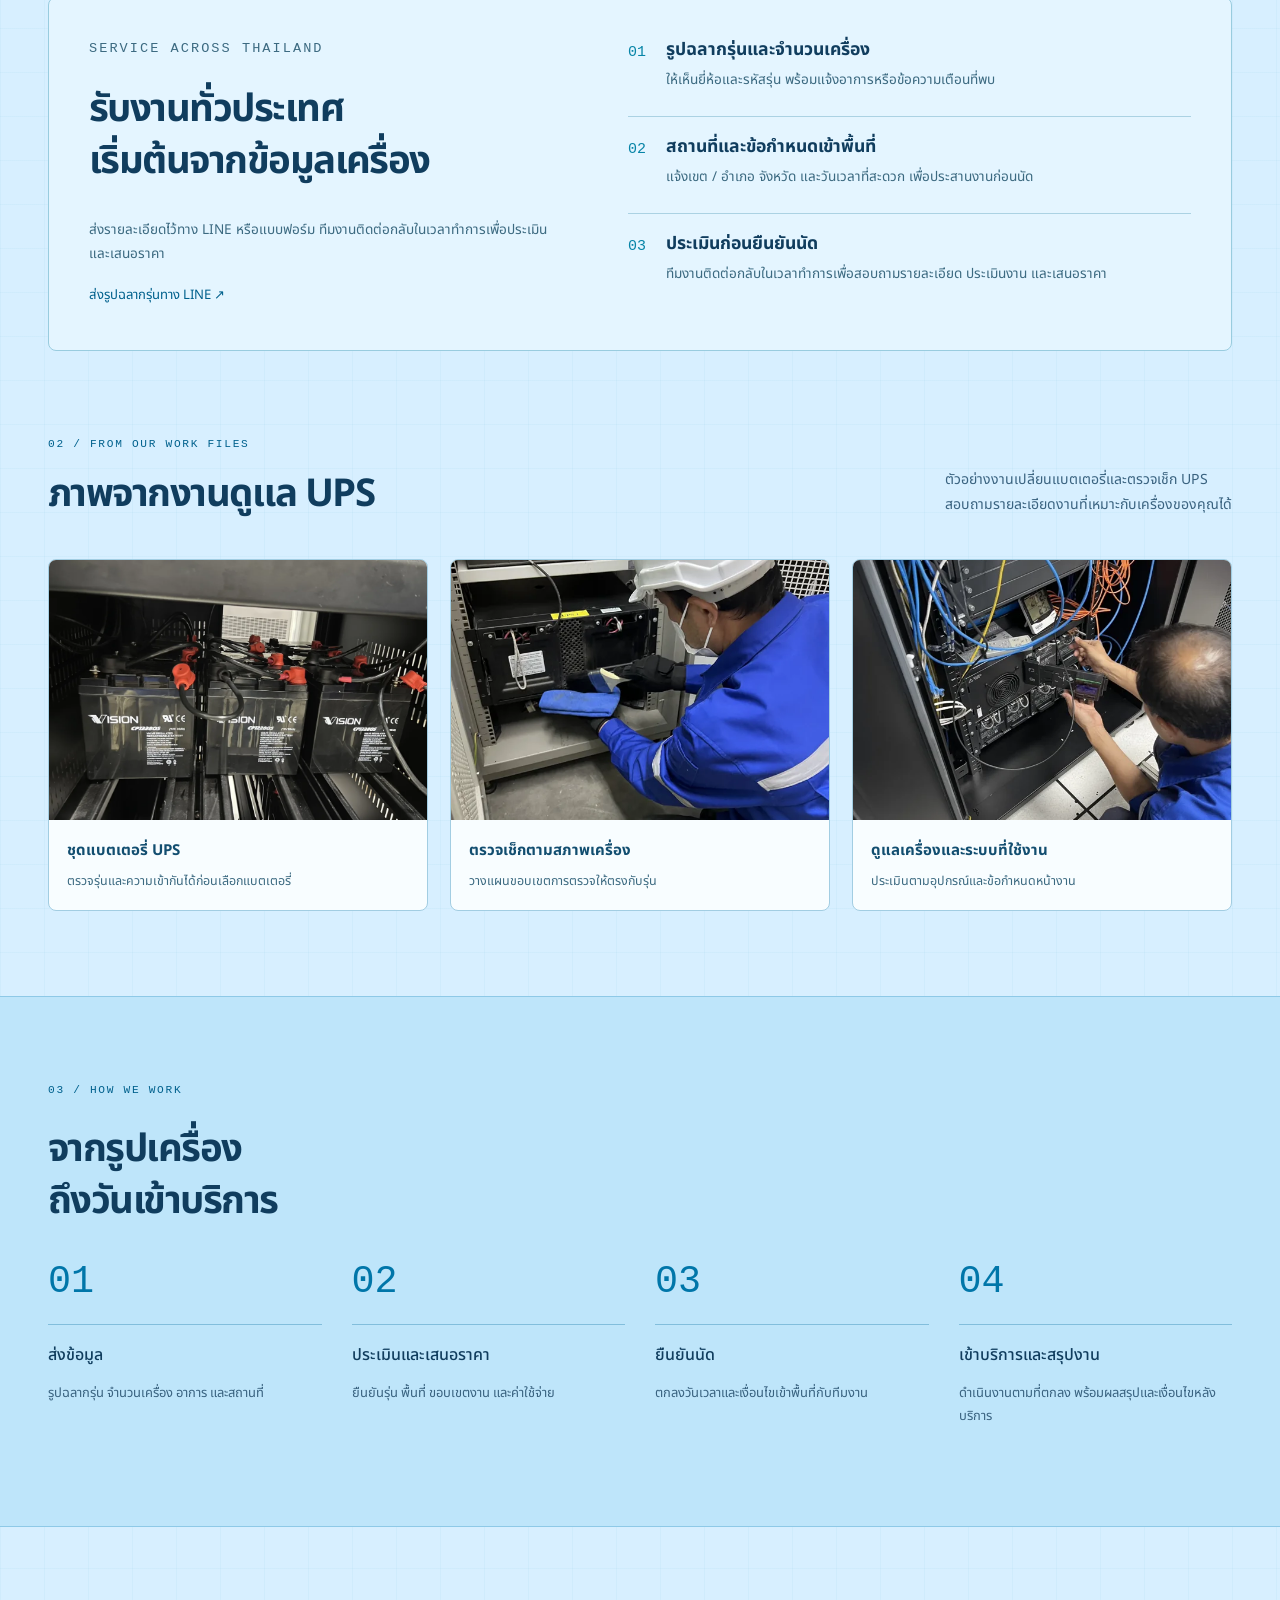
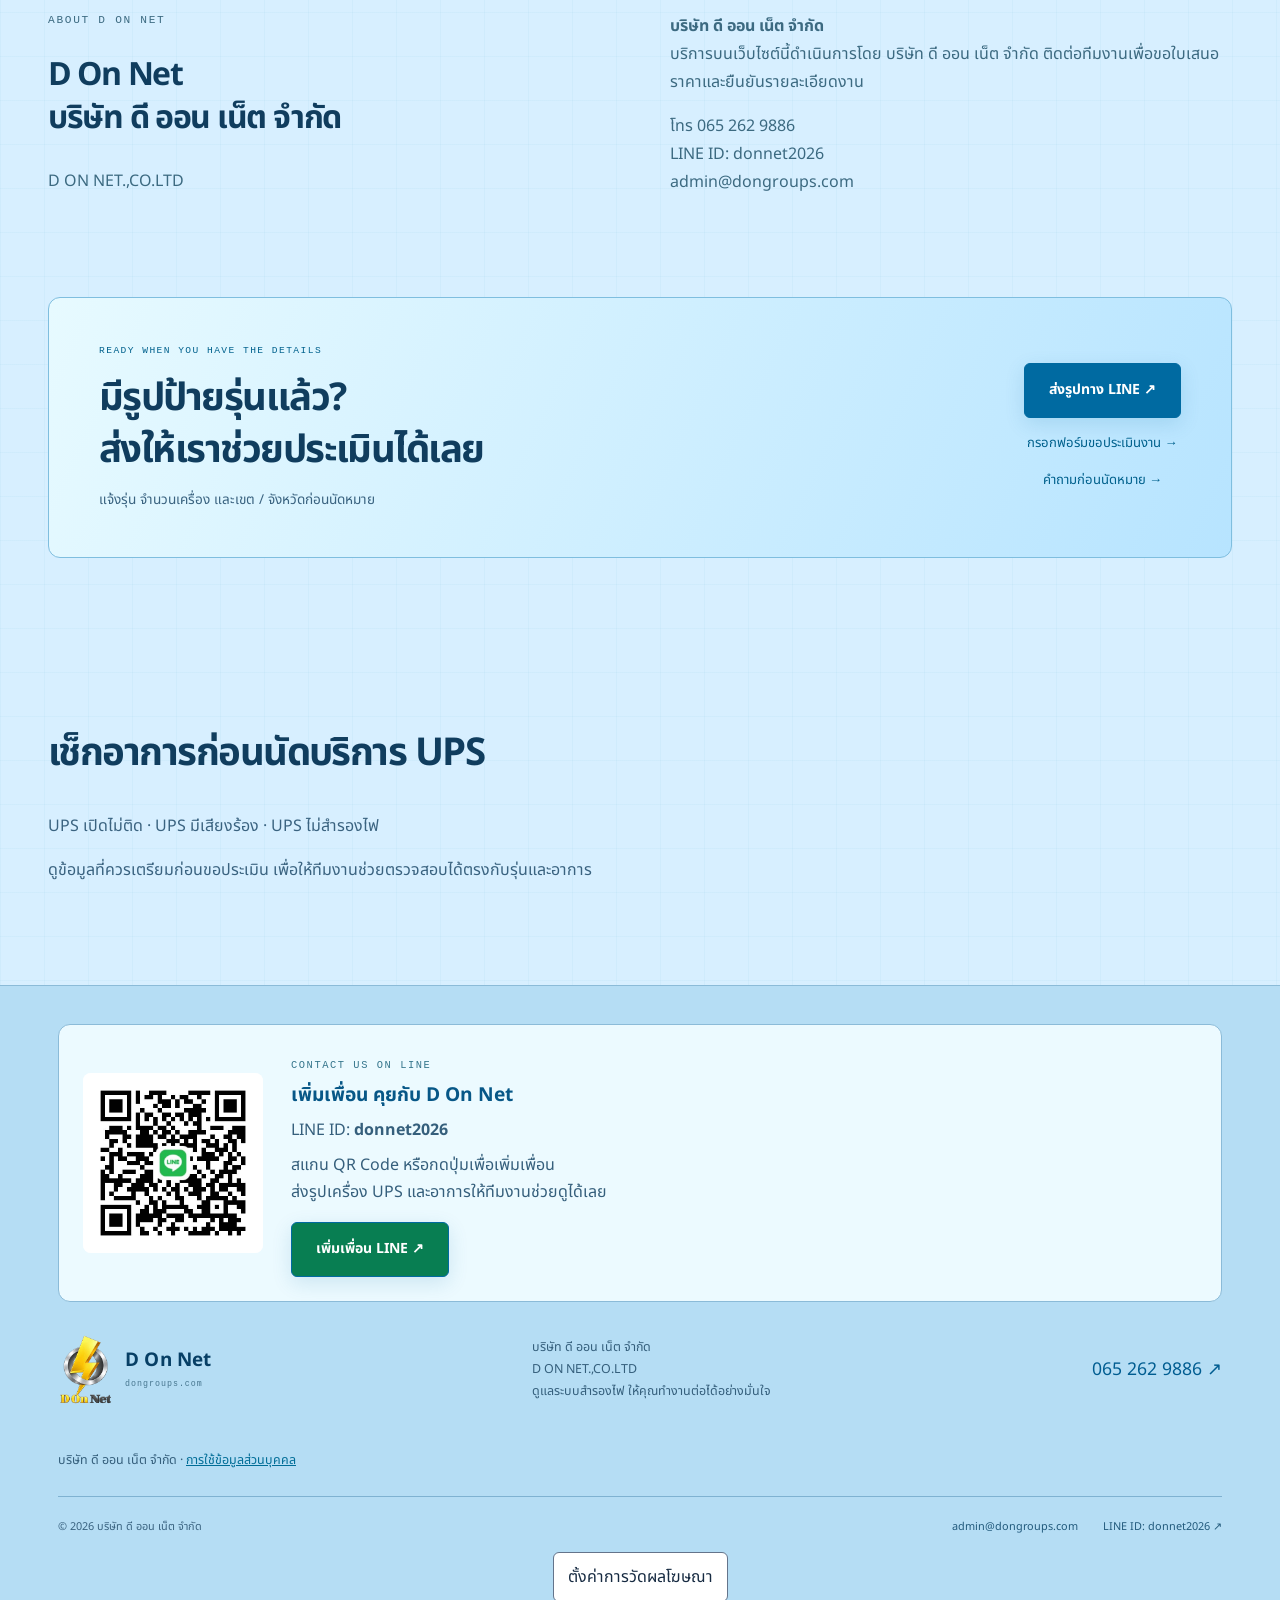
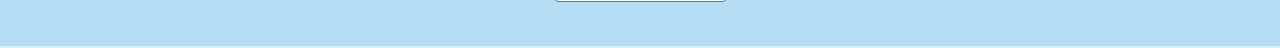
==== commit e1b7259d: "Improve page SEO metadata and UPS troubleshooting content" ====
--- a/index.html
+++ b/index.html
@@ -1,4 +1,4 @@
-<!DOCTYPE html><html lang="th"><head><meta charset="UTF-8"><meta name="viewport" content="width=device-width,initial-scale=1"><title>เปลี่ยนแบตเตอรี่ UPS ถึงหน้างาน · ขอประเมินรุ่นและพื้นที่ | D On Net</title><meta name="description" content="บริการเปลี่ยนแบตเตอรี่ UPS และตรวจเช็กเครื่อง รับงานทั่วประเทศ ส่งรูปฉลากรุ่น จำนวนเครื่อง และพื้นที่ เพื่อขอประเมินก่อนนัดหมาย โทร 065 262 9886 หรือ LINE donnet2026"><link rel="icon" type="image/png" href="assets/d-on-net-logo-small.webp"><link rel="preconnect" href="https://fonts.googleapis.com"><link rel="preconnect" href="https://fonts.gstatic.com" crossorigin><link href="https://fonts.googleapis.com/css2?family=Noto+Sans+Thai:wght@400;500;600;700;800&display=swap" rel="stylesheet"><link rel="stylesheet" href="site.css"><link rel="stylesheet" href="azure.css?v=line20261031"><link rel="stylesheet" href="contact.css?v=ads20261031"><script defer src="analytics-config.js?v=tag20261102"></script><script defer src="measurement.js?v=tag20261102"></script></head><body><a class="skip" href="#main">ข้ามไปเนื้อหา</a><header class="site-header"><div class="nav-shell"><a class="logo company-logo" href="index.html" aria-label="D On Net หน้าแรก"><img src="assets/d-on-net-logo-small.webp" alt="โลโก้ D On Net" width="1080" height="1482"><span>D On Net<small>UPS SERVICE SPECIALIST</small></span></a><button class="menu-toggle" aria-controls="site-menu" aria-expanded="false" aria-label="เปิดเมนู">☰</button><nav id="site-menu" class="site-menu" aria-label="เมนูหลัก"><a href="index.html" aria-current="page">หน้าแรก</a><a href="services.html" >บริการ</a><a href="ups-info.html" >เรื่อง UPS</a><a href="warranty.html" >ตรวจประกัน</a><a href="faq.html" >คำถามที่พบบ่อย</a><a class="button small" href="submit.html">แจ้งบริการ <svg viewBox="0 0 24 24" fill="none" stroke="currentColor" stroke-width="1.5" aria-hidden="true"><path d="M4 12h16m-6-6 6 6-6 6"/></svg></a></nav></div></header><main id="main">
+<!DOCTYPE html><html lang="th"><head><meta charset="UTF-8"><meta name="viewport" content="width=device-width,initial-scale=1"><title>เปลี่ยนแบตเตอรี่ UPS ถึงหน้างาน | D On Net</title><meta name="description" content="บริการเปลี่ยนแบตเตอรี่ UPS และตรวจเช็กเครื่องถึงหน้างาน ส่งรูปป้ายรุ่น จำนวนเครื่อง และพื้นที่เพื่อขอประเมินราคา ติดต่อ D On Net โทร 065 262 9886"><link rel="icon" type="image/png" href="assets/d-on-net-logo-small.webp"><link rel="preconnect" href="https://fonts.googleapis.com"><link rel="preconnect" href="https://fonts.gstatic.com" crossorigin><link href="https://fonts.googleapis.com/css2?family=Noto+Sans+Thai:wght@400;500;600;700;800&display=swap" rel="stylesheet"><link rel="stylesheet" href="site.css"><link rel="stylesheet" href="azure.css?v=line20261031"><link rel="stylesheet" href="contact.css?v=ads20261031"><script defer src="analytics-config.js?v=tag20261102"></script><script defer src="measurement.js?v=tag20261102"></script><link rel="canonical" href="https://www.dongroups.com/"><meta property="og:type" content="website"><meta property="og:locale" content="th_TH"><meta property="og:site_name" content="D On Net"><meta property="og:title" content="เปลี่ยนแบตเตอรี่ UPS ถึงหน้างาน | D On Net"><meta property="og:description" content="บริการเปลี่ยนแบตเตอรี่ UPS และตรวจเช็กเครื่องถึงหน้างาน ส่งรูปป้ายรุ่น จำนวนเครื่อง และพื้นที่เพื่อขอประเมินราคา ติดต่อ D On Net โทร 065 262 9886"><meta property="og:url" content="https://www.dongroups.com/"><script type="application/ld+json">{"@context":"https://schema.org","@graph":[{"@type":"Organization","@id":"https://www.dongroups.com/#organization","name":"D On Net","legalName":"บริษัท ดี ออน เน็ต จำกัด","url":"https://www.dongroups.com/","logo":"https://www.dongroups.com/assets/d-on-net-logo-small.webp","telephone":"+66652629886","email":"admin@dongroups.com"},{"@type":"WebPage","@id":"https://www.dongroups.com/#webpage","url":"https://www.dongroups.com/","name":"เปลี่ยนแบตเตอรี่ UPS ถึงหน้างาน | D On Net","description":"บริการเปลี่ยนแบตเตอรี่ UPS และตรวจเช็กเครื่องถึงหน้างาน ส่งรูปป้ายรุ่น จำนวนเครื่อง และพื้นที่เพื่อขอประเมินราคา ติดต่อ D On Net โทร 065 262 9886","inLanguage":"th","publisher":{"@id":"https://www.dongroups.com/#organization"}}]}</script></head><body><a class="skip" href="#main">ข้ามไปเนื้อหา</a><header class="site-header"><div class="nav-shell"><a class="logo company-logo" href="index.html" aria-label="D On Net หน้าแรก"><img src="assets/d-on-net-logo-small.webp" alt="โลโก้ D On Net" width="1080" height="1482"><span>D On Net<small>UPS SERVICE SPECIALIST</small></span></a><button class="menu-toggle" aria-controls="site-menu" aria-expanded="false" aria-label="เปิดเมนู">☰</button><nav id="site-menu" class="site-menu" aria-label="เมนูหลัก"><a href="index.html" aria-current="page">หน้าแรก</a><a href="services.html" >บริการ</a><a href="ups-info.html" >เรื่อง UPS</a><a href="warranty.html" >ตรวจประกัน</a><a href="faq.html" >คำถามที่พบบ่อย</a><a class="button small" href="submit.html">แจ้งบริการ <svg viewBox="0 0 24 24" fill="none" stroke="currentColor" stroke-width="1.5" aria-hidden="true"><path d="M4 12h16m-6-6 6 6-6 6"/></svg></a></nav></div></header><main id="main">
 <section class="ads-hero wrap">
   <div class="ads-hero-copy"><p class="eyebrow">D ON NET / UPS BATTERY SERVICE</p><h1>เปลี่ยนแบตเตอรี่ UPS<br><span>ให้ตรงรุ่น<br>ให้พร้อมใช้งาน</span></h1><p class="ads-lead">บริการเปลี่ยนแบตเตอรี่ UPS และตรวจเช็กเครื่องถึงหน้างาน</p><p class="ads-area">รับงานทั่วประเทศ · ยืนยันรุ่นและนัดหมายกับทีมงาน</p><p>ส่ง <strong>รูปฉลากรุ่น UPS · จำนวนเครื่อง · สถานที่</strong><br>เพื่อให้ทีมงานประเมินและเสนอราคาก่อนนัดบริการ</p><div class="hero-actions"><a class="button" href="https://line.me/ti/p/7WVA7WKmYW" target="_blank" rel="noopener">ส่งรูปทาง LINE ↗</a><a class="button secondary" href="tel:0652629886">โทร 065 262 9886</a></div><a class="text-link ads-form-link" href="submit.html">หรือกรอกแบบฟอร์มขอประเมินงาน →</a><p class="ads-contact-note">LINE ID: donnet2026</p></div>
   <figure class="ads-hero-photo"><img src="assets/ups-battery-work.webp" width="1100" height="825" alt="ชุดแบตเตอรี่ในเครื่อง UPS จากแฟ้มงานเปลี่ยนแบตเตอรี่ของบริษัท" fetchpriority="high"><figcaption><span>BATTERY REPLACEMENT</span><strong>เริ่มจากข้อมูลเครื่องจริง</strong><small>ภาพจากแฟ้มงานของบริษัท</small></figcaption></figure>
@@ -10,4 +10,4 @@
 <section class="workflow"><div class="wrap section-space"><p class="eyebrow">03 / HOW WE WORK</p><h2>จากรูปเครื่อง<br>ถึงวันเข้าบริการ</h2><div class="steps"><article><span class="step-number">01</span><h3>ส่งข้อมูล</h3><p>รูปฉลากรุ่น จำนวนเครื่อง อาการ และสถานที่</p></article><article><span class="step-number">02</span><h3>ประเมินและเสนอราคา</h3><p>ยืนยันรุ่น พื้นที่ ขอบเขตงาน และค่าใช้จ่าย</p></article><article><span class="step-number">03</span><h3>ยืนยันนัด</h3><p>ตกลงวันเวลาและเงื่อนไขเข้าพื้นที่กับทีมงาน</p></article><article><span class="step-number">04</span><h3>เข้าบริการและสรุปงาน</h3><p>ดำเนินงานตามที่ตกลง พร้อมผลสรุปและเงื่อนไขหลังบริการ</p></article></div></div></section>
 <section class="ads-company wrap section-space"><div><p class="eyebrow">ABOUT D ON NET</p><h2>D On Net<br>บริษัท ดี ออน เน็ต จำกัด</h2><p><span lang="en">D ON NET.,CO.LTD</span></p></div><div><p><strong>บริษัท ดี ออน เน็ต จำกัด</strong><br>บริการบนเว็บไซต์นี้ดำเนินการโดย บริษัท ดี ออน เน็ต จำกัด ติดต่อทีมงานเพื่อขอใบเสนอราคาและยืนยันรายละเอียดงาน</p><p>โทร <a href="tel:0652629886">065 262 9886</a><br>LINE ID: donnet2026<br><a href="mailto:admin@dongroups.com">admin@dongroups.com</a></p></div></section>
 <section class="contact-banner wrap"><div><p class="eyebrow">READY WHEN YOU HAVE THE DETAILS</p><h2>มีรูปป้ายรุ่นแล้ว?<br>ส่งให้เราช่วยประเมินได้เลย</h2><p>แจ้งรุ่น จำนวนเครื่อง และเขต / จังหวัดก่อนนัดหมาย</p></div><div class="cta-actions"><a class="button" href="https://line.me/ti/p/7WVA7WKmYW" target="_blank" rel="noopener">ส่งรูปทาง LINE ↗</a><a class="text-link" href="submit.html">กรอกฟอร์มขอประเมินงาน →</a><a class="text-link" href="faq.html">คำถามก่อนนัดหมาย →</a></div></section>
-</main><footer class="site-footer"><div class="line-contact"><a class="line-contact-qr" href="https://line.me/ti/p/7WVA7WKmYW" target="_blank" rel="noopener" aria-label="เพิ่มเพื่อน LINE donnet2026"><img src="assets/line-donnet2026-qr.jpg" alt="QR Code เพิ่มเพื่อน LINE ส่วนตัว donnet2026" width="574" height="574" loading="lazy"></a><div><p class="eyebrow">CONTACT US ON LINE</p><h3>เพิ่มเพื่อน คุยกับ D On Net</h3><p>LINE ID: <strong>donnet2026</strong><br></p><p>สแกน QR Code หรือกดปุ่มเพื่อเพิ่มเพื่อน<br>ส่งรูปเครื่อง UPS และอาการให้ทีมงานช่วยดูได้เลย</p><a class="button" href="https://line.me/ti/p/7WVA7WKmYW" target="_blank" rel="noopener">เพิ่มเพื่อน LINE ↗</a></div></div><div class="footer-top"><a class="logo company-logo" href="index.html"><img src="assets/d-on-net-logo-small.webp" alt="โลโก้ D On Net" width="1080" height="1482"><span>D On Net<small>dongroups.com</small></span></a><p>บริษัท ดี ออน เน็ต จำกัด<br><span lang="en">D ON NET.,CO.LTD</span><br>ดูแลระบบสำรองไฟ ให้คุณทำงานต่อได้อย่างมั่นใจ</p><a href="tel:0652629886">065 262 9886 ↗</a></div><p class="ads-company-note">บริษัท ดี ออน เน็ต จำกัด · <a href="privacy.html">การใช้ข้อมูลส่วนบุคคล</a></p><div class="footer-bottom"><span>© 2026 บริษัท ดี ออน เน็ต จำกัด</span><div><a href="mailto:admin@dongroups.com">admin@dongroups.com</a><a href="https://line.me/ti/p/7WVA7WKmYW" target="_blank" rel="noopener">LINE ID: donnet2026 ↗</a></div></div></footer><script src="service-config.js?v=ads20261031"></script><script src="site.js"></script><script src="contact.js?v=ads20261031"></script><nav class="mobile-contact" aria-label="ติดต่อทีมงาน"><a class="button" href="https://line.me/ti/p/7WVA7WKmYW" target="_blank" rel="noopener">ส่งรูปทาง LINE ↗</a><a class="button secondary" href="tel:0652629886">โทร 065 262 9886</a></nav></body></html>+<section class="wrap section-space"><h2>เช็กอาการก่อนนัดบริการ UPS</h2><p><a href="ups-info.html#ups-no-power">UPS เปิดไม่ติด</a> · <a href="ups-info.html#ups-beeping">UPS มีเสียงร้อง</a> · <a href="ups-info.html#ups-no-backup">UPS ไม่สำรองไฟ</a></p><p>ดูข้อมูลที่ควรเตรียมก่อนขอประเมิน เพื่อให้ทีมงานช่วยตรวจสอบได้ตรงกับรุ่นและอาการ</p></section></main><footer class="site-footer"><div class="line-contact"><a class="line-contact-qr" href="https://line.me/ti/p/7WVA7WKmYW" target="_blank" rel="noopener" aria-label="เพิ่มเพื่อน LINE donnet2026"><img src="assets/line-donnet2026-qr.jpg" alt="QR Code เพิ่มเพื่อน LINE ส่วนตัว donnet2026" width="574" height="574" loading="lazy"></a><div><p class="eyebrow">CONTACT US ON LINE</p><h3>เพิ่มเพื่อน คุยกับ D On Net</h3><p>LINE ID: <strong>donnet2026</strong><br></p><p>สแกน QR Code หรือกดปุ่มเพื่อเพิ่มเพื่อน<br>ส่งรูปเครื่อง UPS และอาการให้ทีมงานช่วยดูได้เลย</p><a class="button" href="https://line.me/ti/p/7WVA7WKmYW" target="_blank" rel="noopener">เพิ่มเพื่อน LINE ↗</a></div></div><div class="footer-top"><a class="logo company-logo" href="index.html"><img src="assets/d-on-net-logo-small.webp" alt="โลโก้ D On Net" width="1080" height="1482"><span>D On Net<small>dongroups.com</small></span></a><p>บริษัท ดี ออน เน็ต จำกัด<br><span lang="en">D ON NET.,CO.LTD</span><br>ดูแลระบบสำรองไฟ ให้คุณทำงานต่อได้อย่างมั่นใจ</p><a href="tel:0652629886">065 262 9886 ↗</a></div><p class="ads-company-note">บริษัท ดี ออน เน็ต จำกัด · <a href="privacy.html">การใช้ข้อมูลส่วนบุคคล</a></p><div class="footer-bottom"><span>© 2026 บริษัท ดี ออน เน็ต จำกัด</span><div><a href="mailto:admin@dongroups.com">admin@dongroups.com</a><a href="https://line.me/ti/p/7WVA7WKmYW" target="_blank" rel="noopener">LINE ID: donnet2026 ↗</a></div></div></footer><script src="service-config.js?v=ads20261031"></script><script src="site.js"></script><script src="contact.js?v=ads20261031"></script><nav class="mobile-contact" aria-label="ติดต่อทีมงาน"><a class="button" href="https://line.me/ti/p/7WVA7WKmYW" target="_blank" rel="noopener">ส่งรูปทาง LINE ↗</a><a class="button secondary" href="tel:0652629886">โทร 065 262 9886</a></nav></body></html>
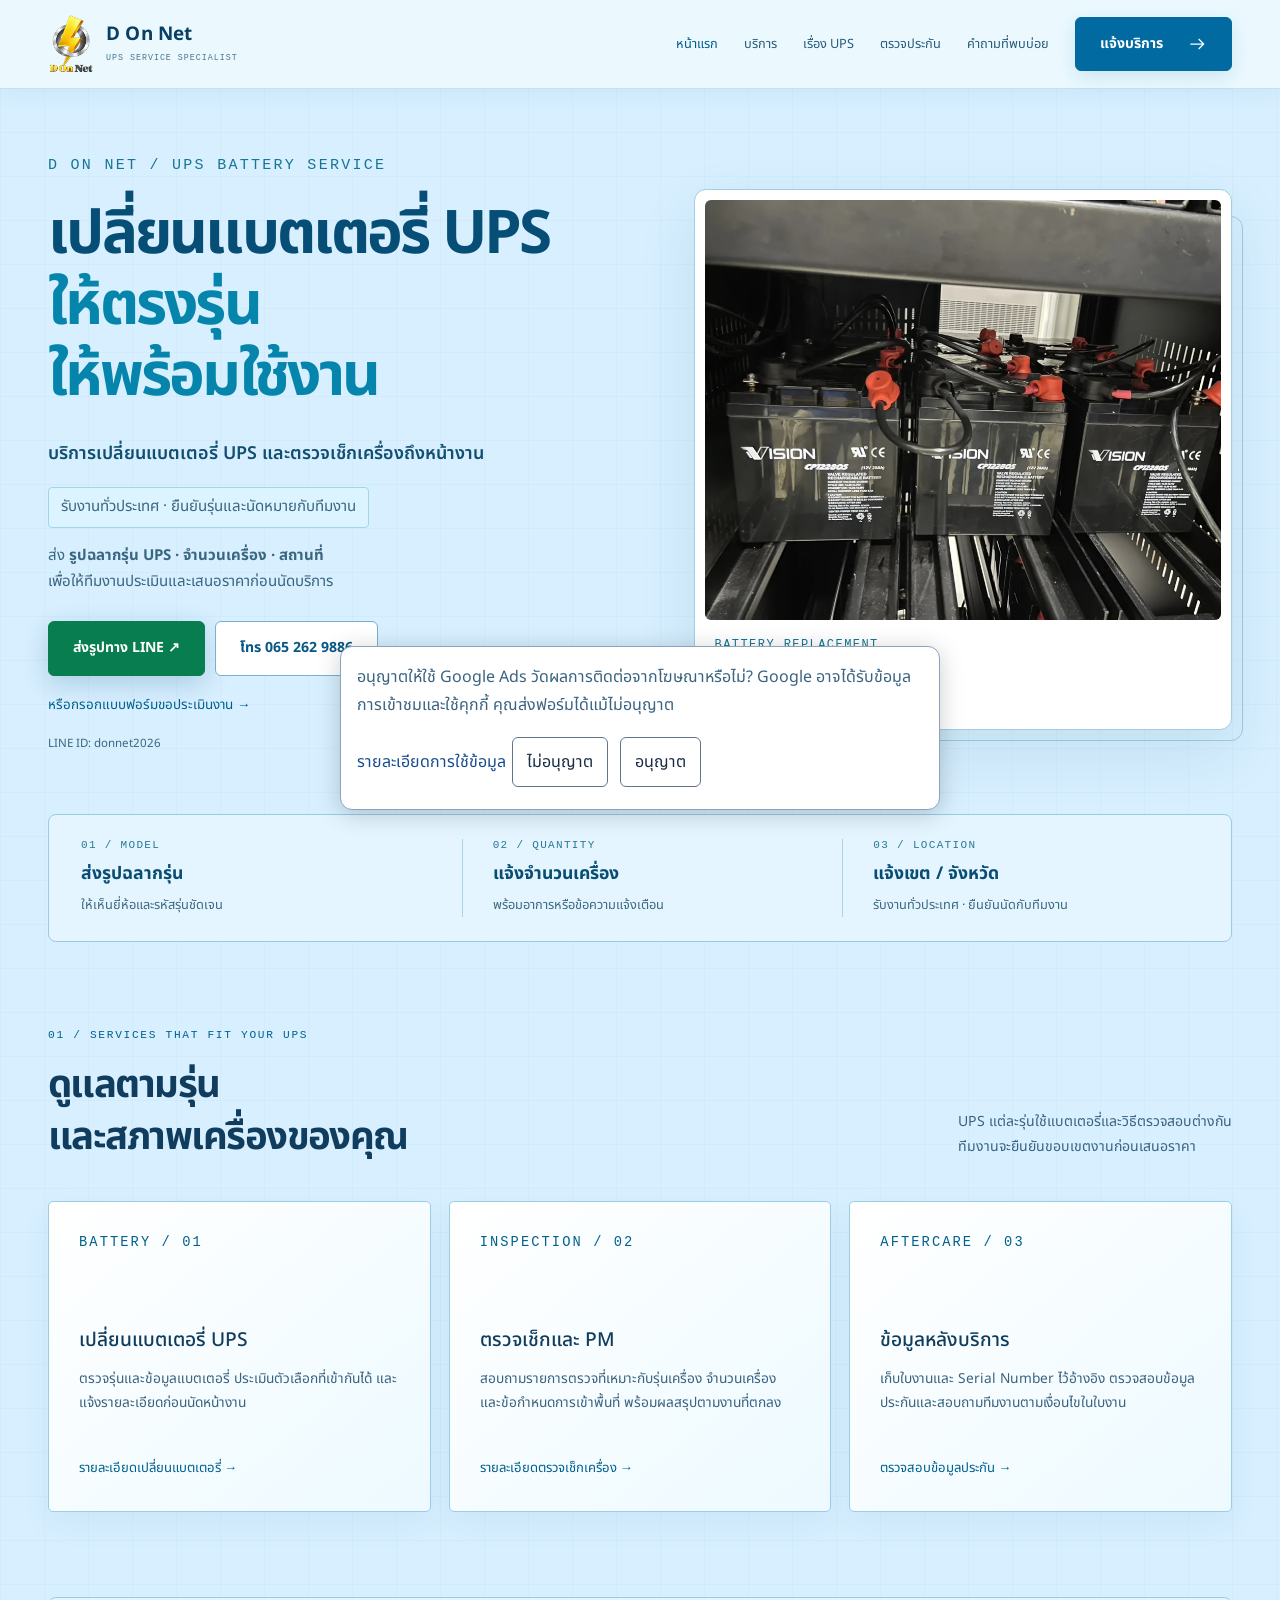
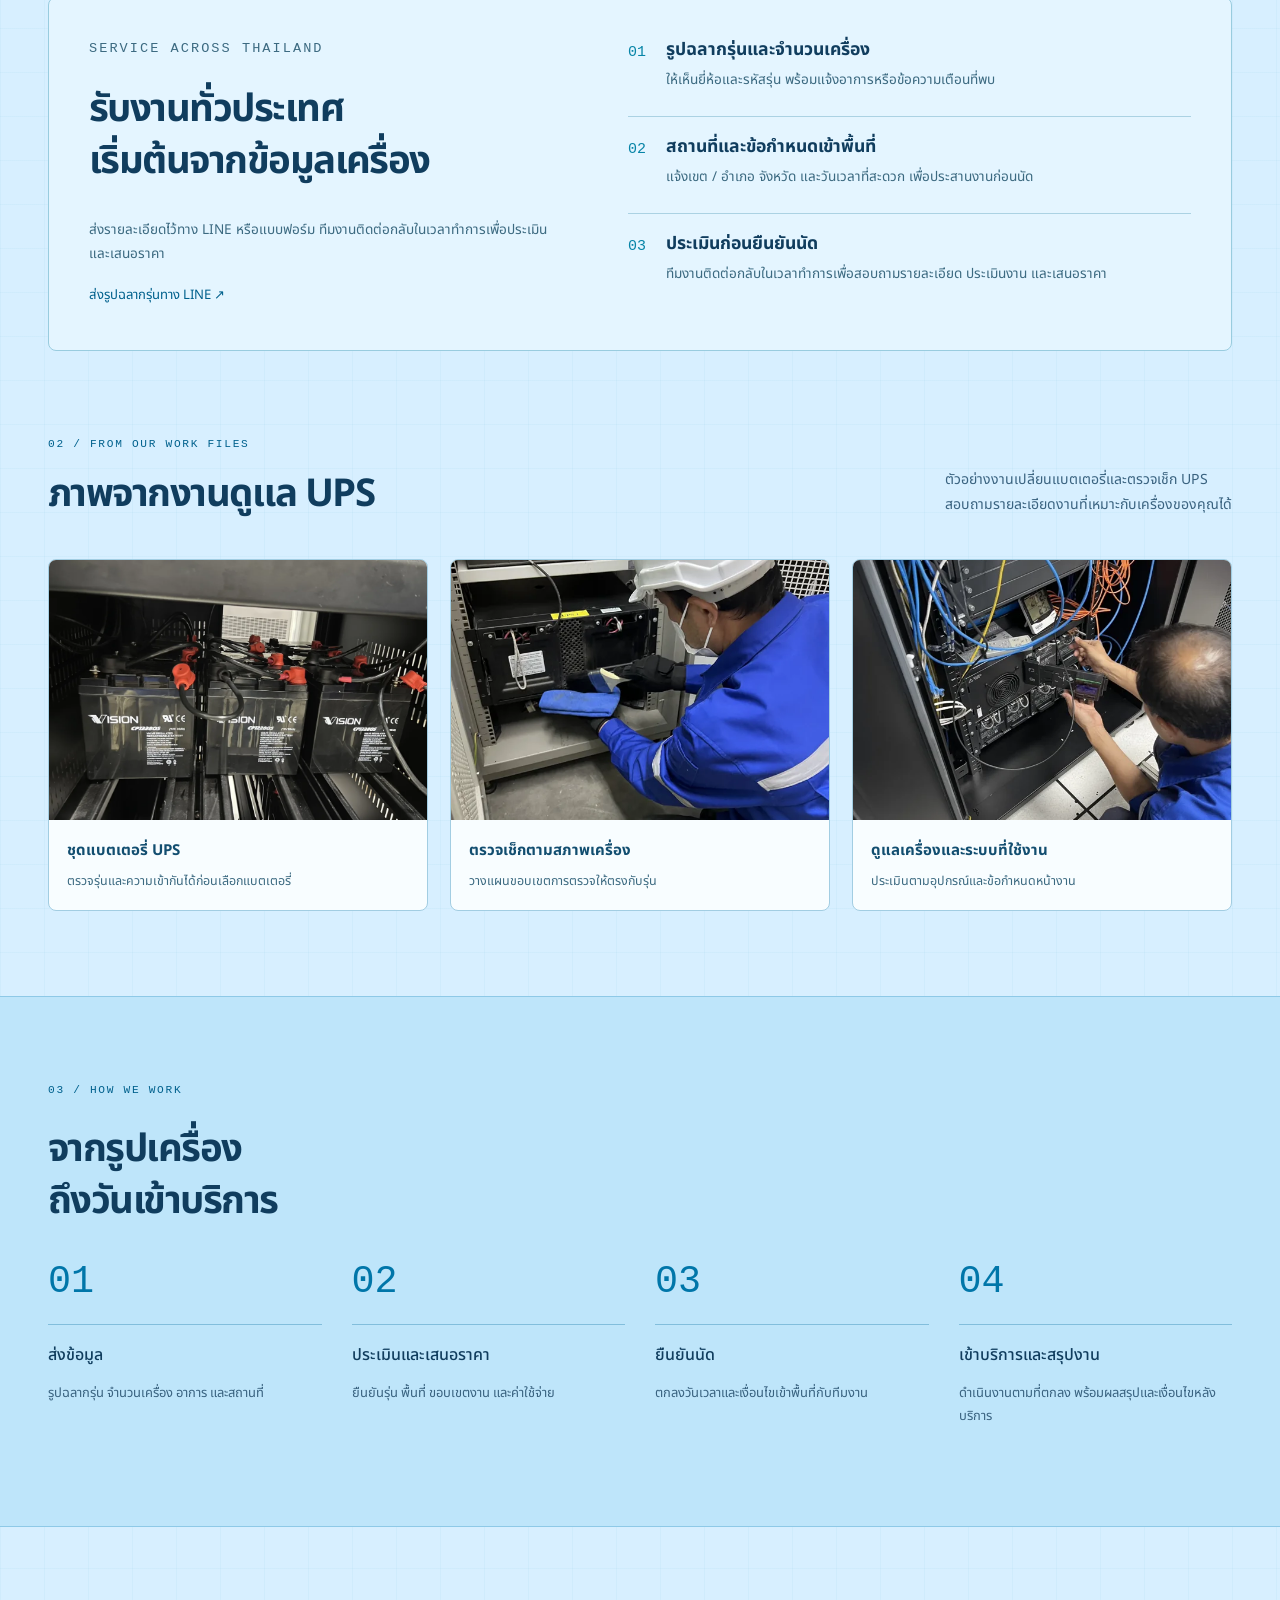
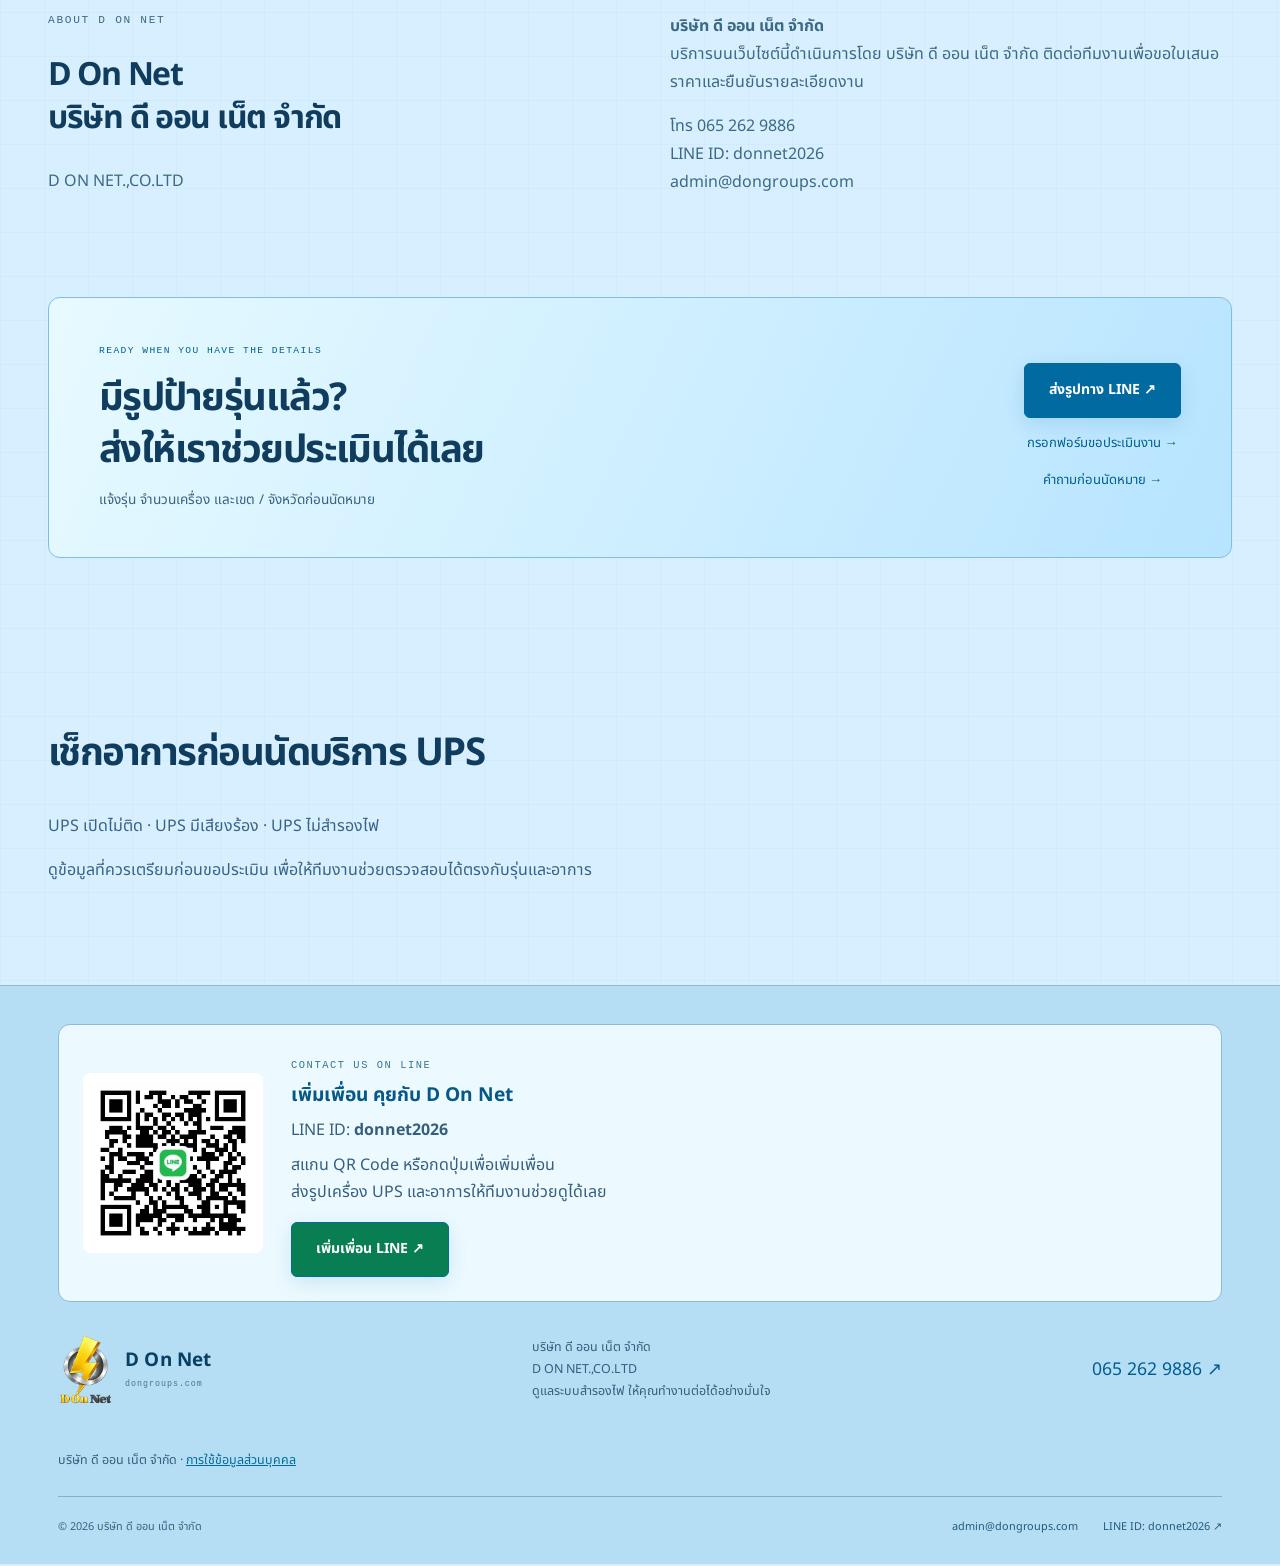
==== commit 722844da: "Remove footer measurement settings button" ====
--- a/index.html
+++ b/index.html
@@ -1,4 +1,4 @@
-<!DOCTYPE html><html lang="th"><head><meta charset="UTF-8"><meta name="viewport" content="width=device-width,initial-scale=1"><title>เปลี่ยนแบตเตอรี่ UPS ถึงหน้างาน | D On Net</title><meta name="description" content="บริการเปลี่ยนแบตเตอรี่ UPS และตรวจเช็กเครื่องถึงหน้างาน ส่งรูปป้ายรุ่น จำนวนเครื่อง และพื้นที่เพื่อขอประเมินราคา ติดต่อ D On Net โทร 065 262 9886"><link rel="icon" type="image/png" href="assets/d-on-net-logo-small.webp"><link rel="preconnect" href="https://fonts.googleapis.com"><link rel="preconnect" href="https://fonts.gstatic.com" crossorigin><link href="https://fonts.googleapis.com/css2?family=Noto+Sans+Thai:wght@400;500;600;700;800&display=swap" rel="stylesheet"><link rel="stylesheet" href="site.css"><link rel="stylesheet" href="azure.css?v=line20261031"><link rel="stylesheet" href="contact.css?v=ads20261031"><script defer src="analytics-config.js?v=tag20261102"></script><script defer src="measurement.js?v=tag20261102"></script><link rel="canonical" href="https://www.dongroups.com/"><meta property="og:type" content="website"><meta property="og:locale" content="th_TH"><meta property="og:site_name" content="D On Net"><meta property="og:title" content="เปลี่ยนแบตเตอรี่ UPS ถึงหน้างาน | D On Net"><meta property="og:description" content="บริการเปลี่ยนแบตเตอรี่ UPS และตรวจเช็กเครื่องถึงหน้างาน ส่งรูปป้ายรุ่น จำนวนเครื่อง และพื้นที่เพื่อขอประเมินราคา ติดต่อ D On Net โทร 065 262 9886"><meta property="og:url" content="https://www.dongroups.com/"><script type="application/ld+json">{"@context":"https://schema.org","@graph":[{"@type":"Organization","@id":"https://www.dongroups.com/#organization","name":"D On Net","legalName":"บริษัท ดี ออน เน็ต จำกัด","url":"https://www.dongroups.com/","logo":"https://www.dongroups.com/assets/d-on-net-logo-small.webp","telephone":"+66652629886","email":"admin@dongroups.com"},{"@type":"WebPage","@id":"https://www.dongroups.com/#webpage","url":"https://www.dongroups.com/","name":"เปลี่ยนแบตเตอรี่ UPS ถึงหน้างาน | D On Net","description":"บริการเปลี่ยนแบตเตอรี่ UPS และตรวจเช็กเครื่องถึงหน้างาน ส่งรูปป้ายรุ่น จำนวนเครื่อง และพื้นที่เพื่อขอประเมินราคา ติดต่อ D On Net โทร 065 262 9886","inLanguage":"th","publisher":{"@id":"https://www.dongroups.com/#organization"}}]}</script></head><body><a class="skip" href="#main">ข้ามไปเนื้อหา</a><header class="site-header"><div class="nav-shell"><a class="logo company-logo" href="index.html" aria-label="D On Net หน้าแรก"><img src="assets/d-on-net-logo-small.webp" alt="โลโก้ D On Net" width="1080" height="1482"><span>D On Net<small>UPS SERVICE SPECIALIST</small></span></a><button class="menu-toggle" aria-controls="site-menu" aria-expanded="false" aria-label="เปิดเมนู">☰</button><nav id="site-menu" class="site-menu" aria-label="เมนูหลัก"><a href="index.html" aria-current="page">หน้าแรก</a><a href="services.html" >บริการ</a><a href="ups-info.html" >เรื่อง UPS</a><a href="warranty.html" >ตรวจประกัน</a><a href="faq.html" >คำถามที่พบบ่อย</a><a class="button small" href="submit.html">แจ้งบริการ <svg viewBox="0 0 24 24" fill="none" stroke="currentColor" stroke-width="1.5" aria-hidden="true"><path d="M4 12h16m-6-6 6 6-6 6"/></svg></a></nav></div></header><main id="main">
+<!DOCTYPE html><html lang="th"><head><meta charset="UTF-8"><meta name="viewport" content="width=device-width,initial-scale=1"><title>เปลี่ยนแบตเตอรี่ UPS ถึงหน้างาน | D On Net</title><meta name="description" content="บริการเปลี่ยนแบตเตอรี่ UPS และตรวจเช็กเครื่องถึงหน้างาน ส่งรูปป้ายรุ่น จำนวนเครื่อง และพื้นที่เพื่อขอประเมินราคา ติดต่อ D On Net โทร 065 262 9886"><link rel="icon" type="image/png" href="assets/d-on-net-logo-small.webp"><link rel="preconnect" href="https://fonts.googleapis.com"><link rel="preconnect" href="https://fonts.gstatic.com" crossorigin><link href="https://fonts.googleapis.com/css2?family=Noto+Sans+Thai:wght@400;500;600;700;800&display=swap" rel="stylesheet"><link rel="stylesheet" href="site.css"><link rel="stylesheet" href="azure.css?v=line20261031"><link rel="stylesheet" href="contact.css?v=ads20261031"><script defer src="analytics-config.js?v=tag20261102"></script><script defer src="measurement.js?v=consent20261102"></script><link rel="canonical" href="https://www.dongroups.com/"><meta property="og:type" content="website"><meta property="og:locale" content="th_TH"><meta property="og:site_name" content="D On Net"><meta property="og:title" content="เปลี่ยนแบตเตอรี่ UPS ถึงหน้างาน | D On Net"><meta property="og:description" content="บริการเปลี่ยนแบตเตอรี่ UPS และตรวจเช็กเครื่องถึงหน้างาน ส่งรูปป้ายรุ่น จำนวนเครื่อง และพื้นที่เพื่อขอประเมินราคา ติดต่อ D On Net โทร 065 262 9886"><meta property="og:url" content="https://www.dongroups.com/"><script type="application/ld+json">{"@context":"https://schema.org","@graph":[{"@type":"Organization","@id":"https://www.dongroups.com/#organization","name":"D On Net","legalName":"บริษัท ดี ออน เน็ต จำกัด","url":"https://www.dongroups.com/","logo":"https://www.dongroups.com/assets/d-on-net-logo-small.webp","telephone":"+66652629886","email":"admin@dongroups.com"},{"@type":"WebPage","@id":"https://www.dongroups.com/#webpage","url":"https://www.dongroups.com/","name":"เปลี่ยนแบตเตอรี่ UPS ถึงหน้างาน | D On Net","description":"บริการเปลี่ยนแบตเตอรี่ UPS และตรวจเช็กเครื่องถึงหน้างาน ส่งรูปป้ายรุ่น จำนวนเครื่อง และพื้นที่เพื่อขอประเมินราคา ติดต่อ D On Net โทร 065 262 9886","inLanguage":"th","publisher":{"@id":"https://www.dongroups.com/#organization"}}]}</script></head><body><a class="skip" href="#main">ข้ามไปเนื้อหา</a><header class="site-header"><div class="nav-shell"><a class="logo company-logo" href="index.html" aria-label="D On Net หน้าแรก"><img src="assets/d-on-net-logo-small.webp" alt="โลโก้ D On Net" width="1080" height="1482"><span>D On Net<small>UPS SERVICE SPECIALIST</small></span></a><button class="menu-toggle" aria-controls="site-menu" aria-expanded="false" aria-label="เปิดเมนู">☰</button><nav id="site-menu" class="site-menu" aria-label="เมนูหลัก"><a href="index.html" aria-current="page">หน้าแรก</a><a href="services.html" >บริการ</a><a href="ups-info.html" >เรื่อง UPS</a><a href="warranty.html" >ตรวจประกัน</a><a href="faq.html" >คำถามที่พบบ่อย</a><a class="button small" href="submit.html">แจ้งบริการ <svg viewBox="0 0 24 24" fill="none" stroke="currentColor" stroke-width="1.5" aria-hidden="true"><path d="M4 12h16m-6-6 6 6-6 6"/></svg></a></nav></div></header><main id="main">
 <section class="ads-hero wrap">
   <div class="ads-hero-copy"><p class="eyebrow">D ON NET / UPS BATTERY SERVICE</p><h1>เปลี่ยนแบตเตอรี่ UPS<br><span>ให้ตรงรุ่น<br>ให้พร้อมใช้งาน</span></h1><p class="ads-lead">บริการเปลี่ยนแบตเตอรี่ UPS และตรวจเช็กเครื่องถึงหน้างาน</p><p class="ads-area">รับงานทั่วประเทศ · ยืนยันรุ่นและนัดหมายกับทีมงาน</p><p>ส่ง <strong>รูปฉลากรุ่น UPS · จำนวนเครื่อง · สถานที่</strong><br>เพื่อให้ทีมงานประเมินและเสนอราคาก่อนนัดบริการ</p><div class="hero-actions"><a class="button" href="https://line.me/ti/p/7WVA7WKmYW" target="_blank" rel="noopener">ส่งรูปทาง LINE ↗</a><a class="button secondary" href="tel:0652629886">โทร 065 262 9886</a></div><a class="text-link ads-form-link" href="submit.html">หรือกรอกแบบฟอร์มขอประเมินงาน →</a><p class="ads-contact-note">LINE ID: donnet2026</p></div>
   <figure class="ads-hero-photo"><img src="assets/ups-battery-work.webp" width="1100" height="825" alt="ชุดแบตเตอรี่ในเครื่อง UPS จากแฟ้มงานเปลี่ยนแบตเตอรี่ของบริษัท" fetchpriority="high"><figcaption><span>BATTERY REPLACEMENT</span><strong>เริ่มจากข้อมูลเครื่องจริง</strong><small>ภาพจากแฟ้มงานของบริษัท</small></figcaption></figure>
